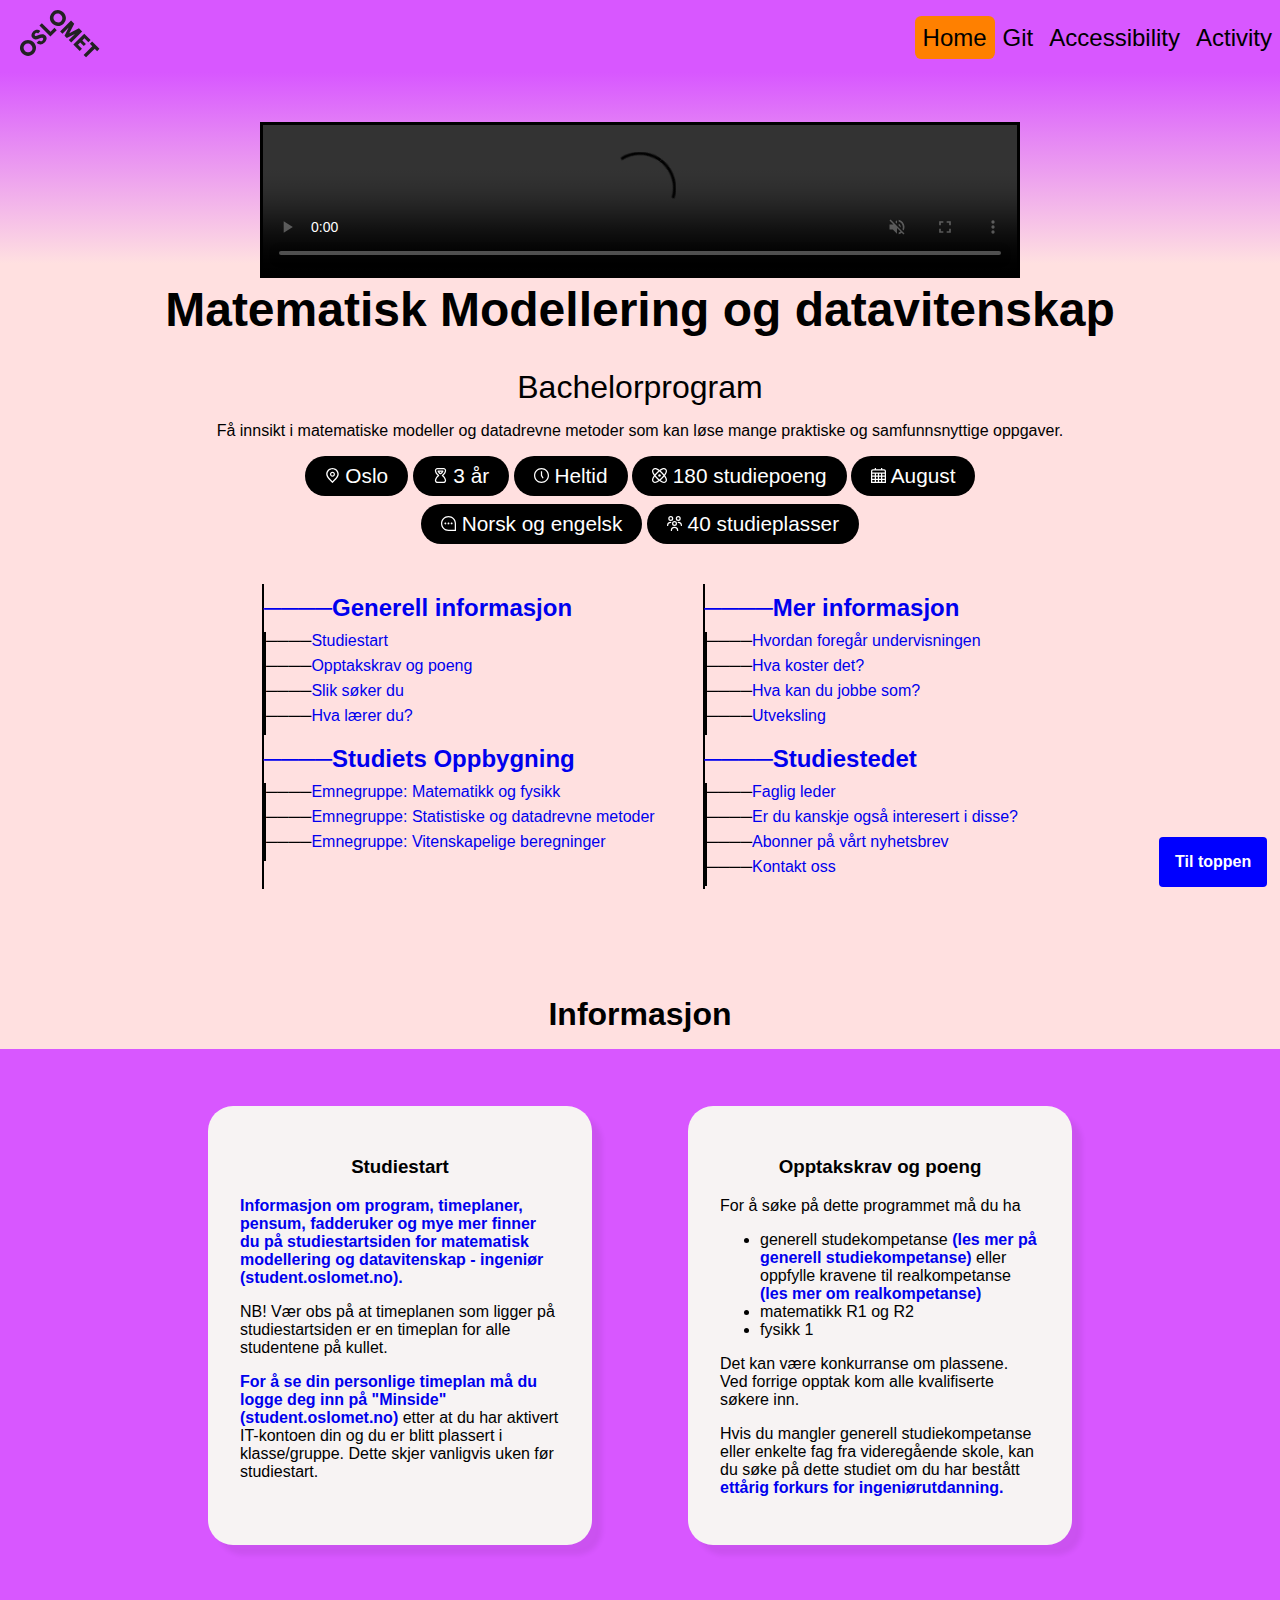
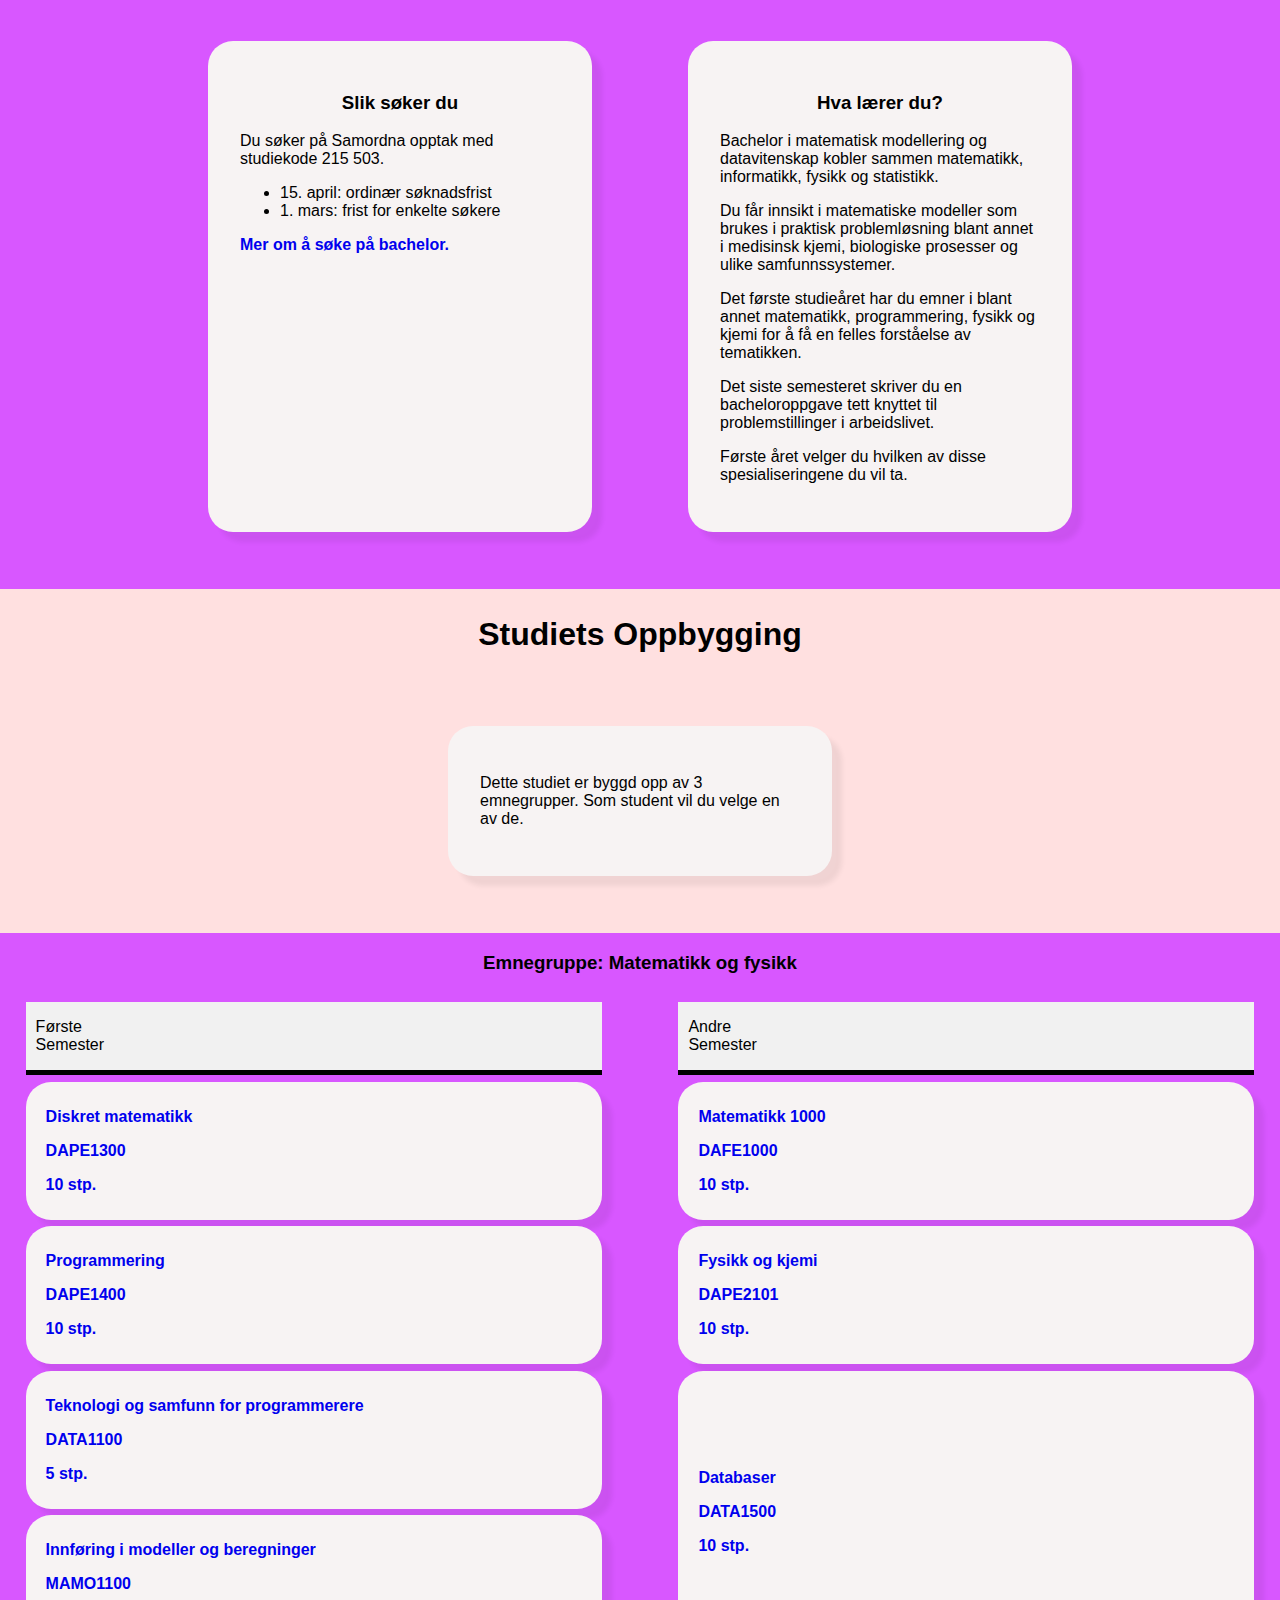
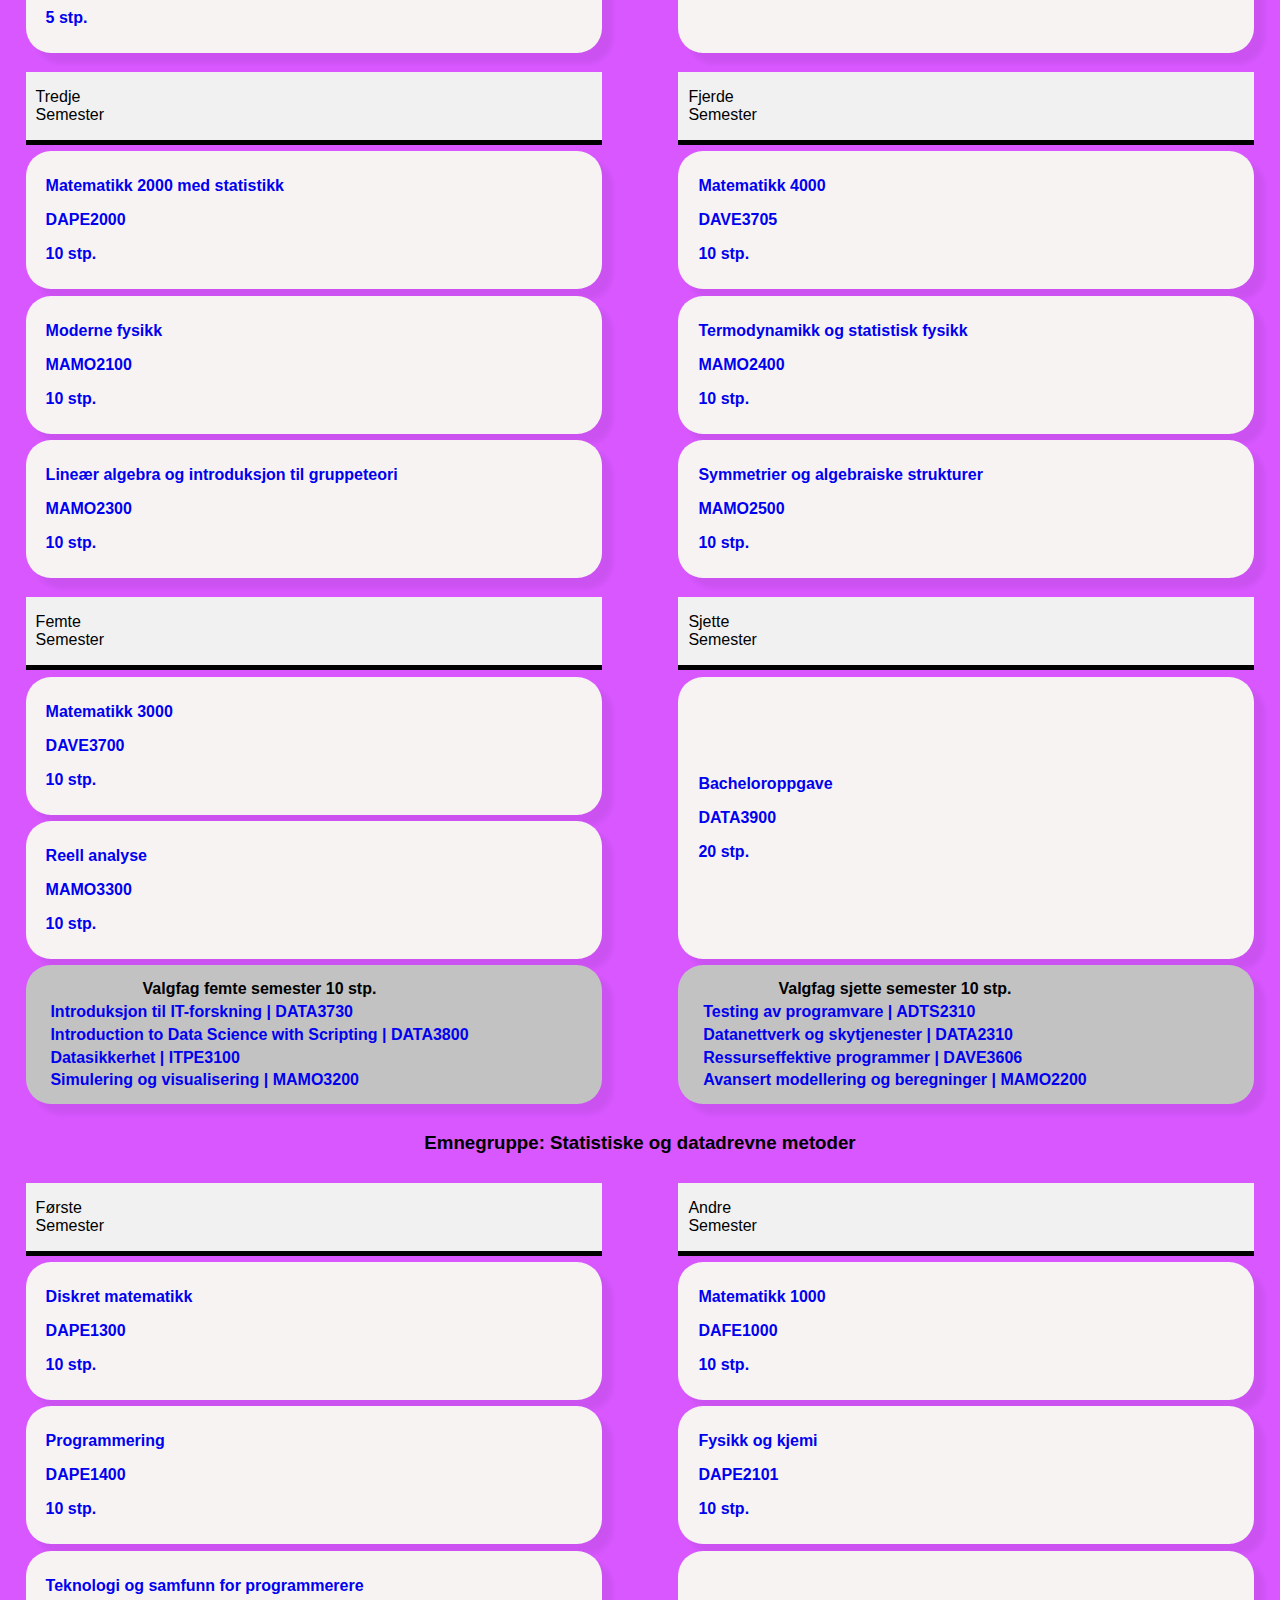
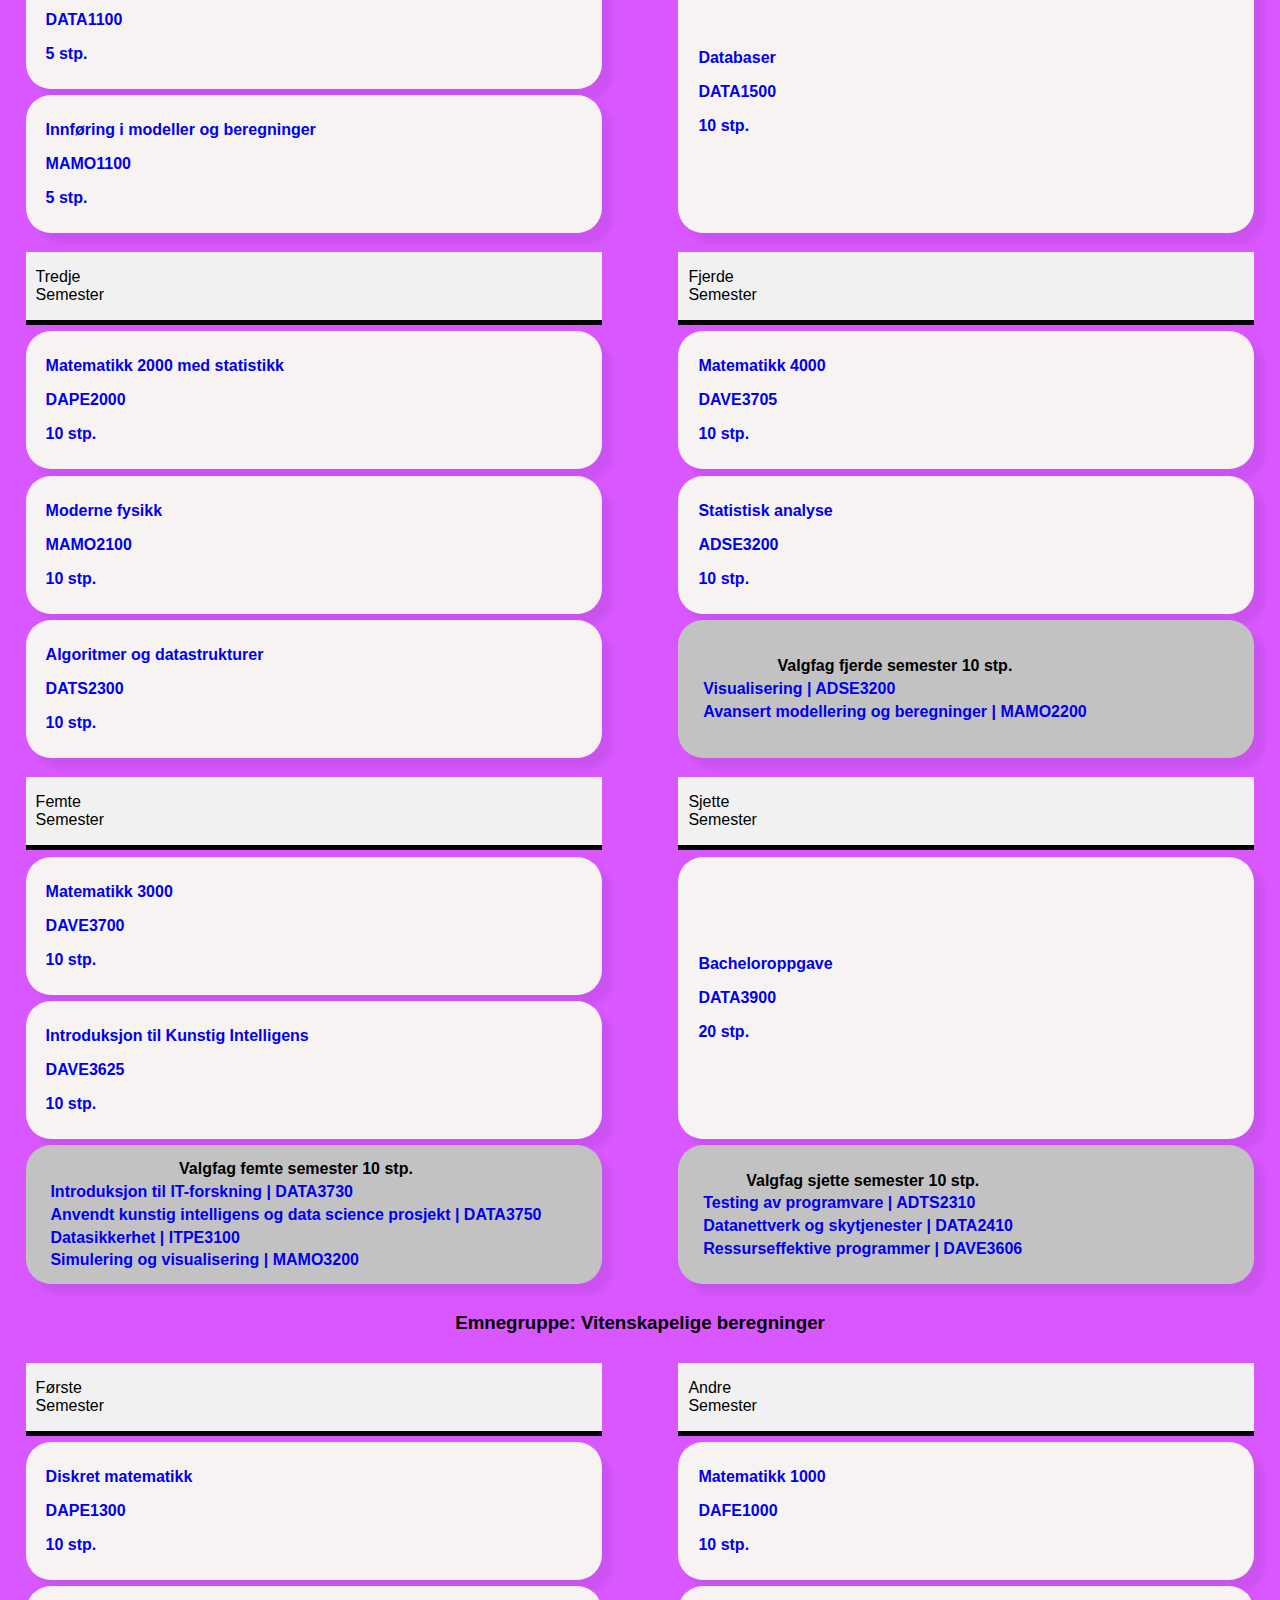
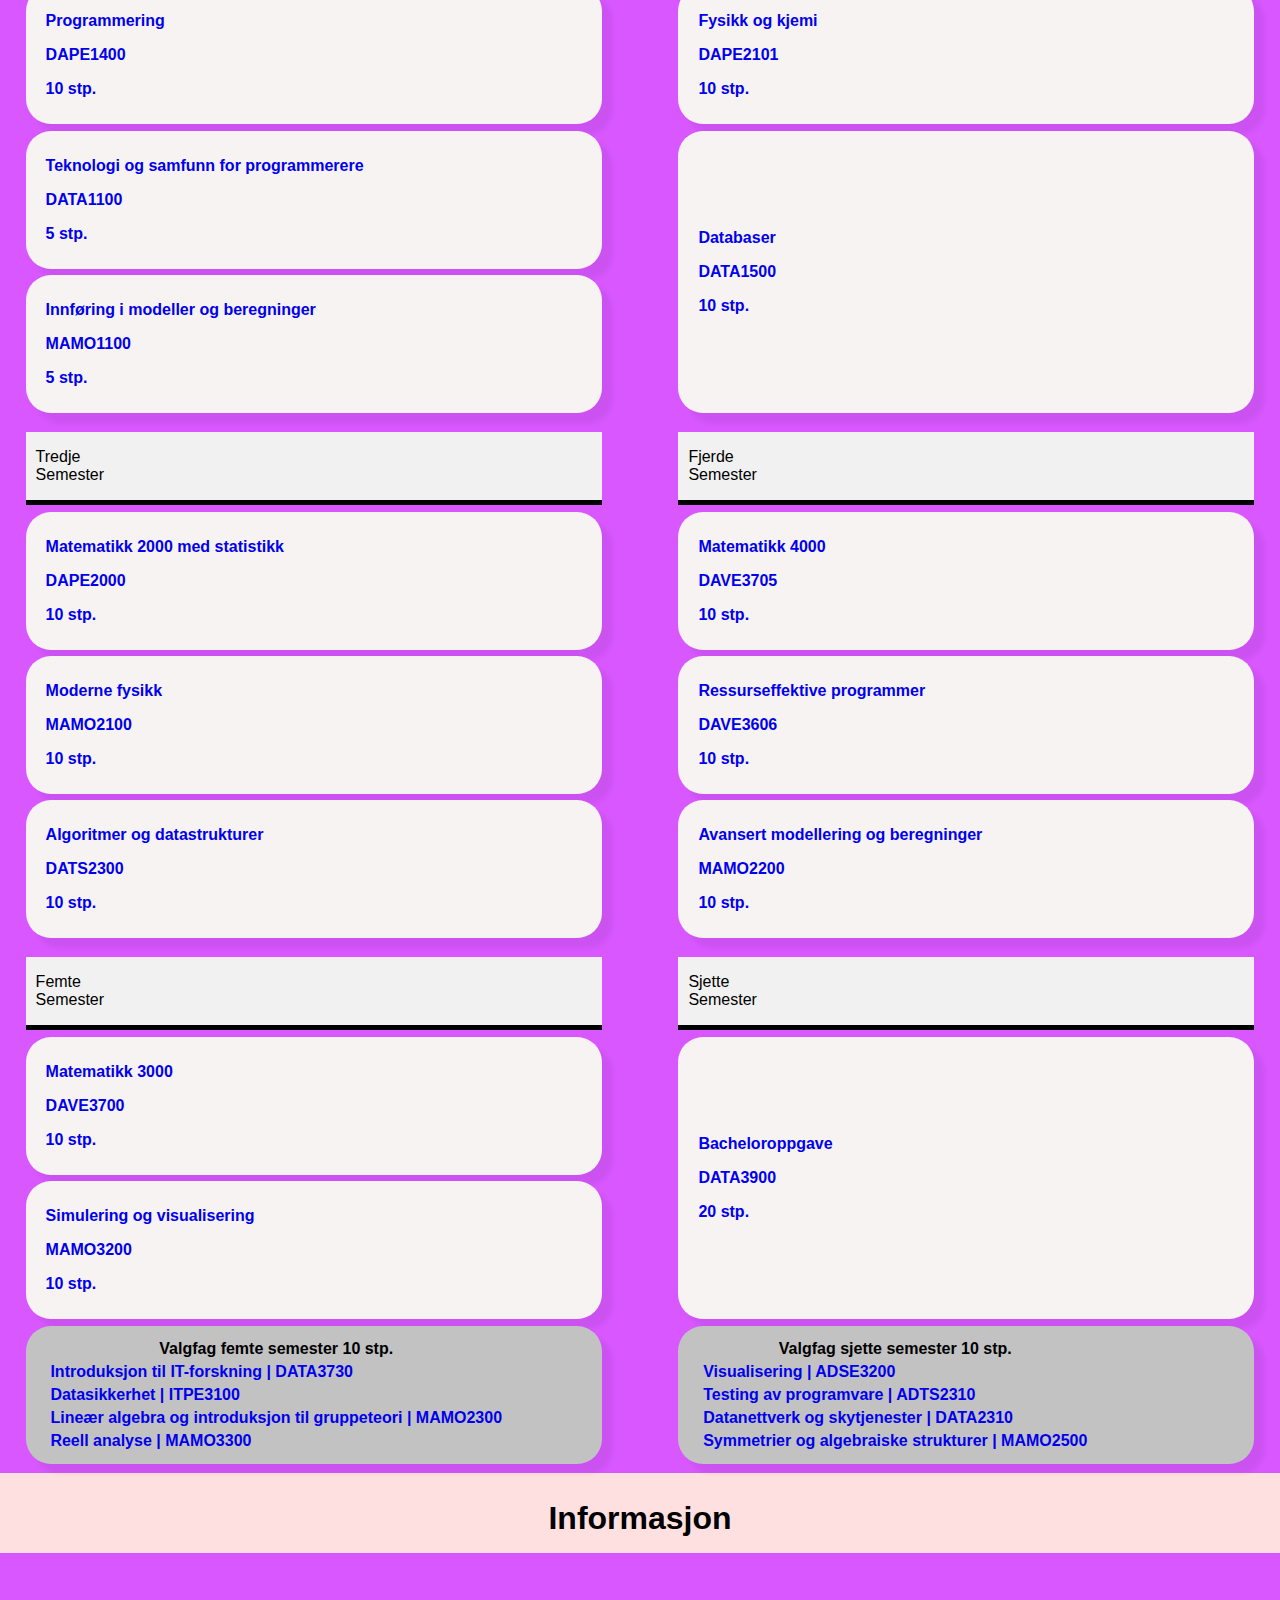
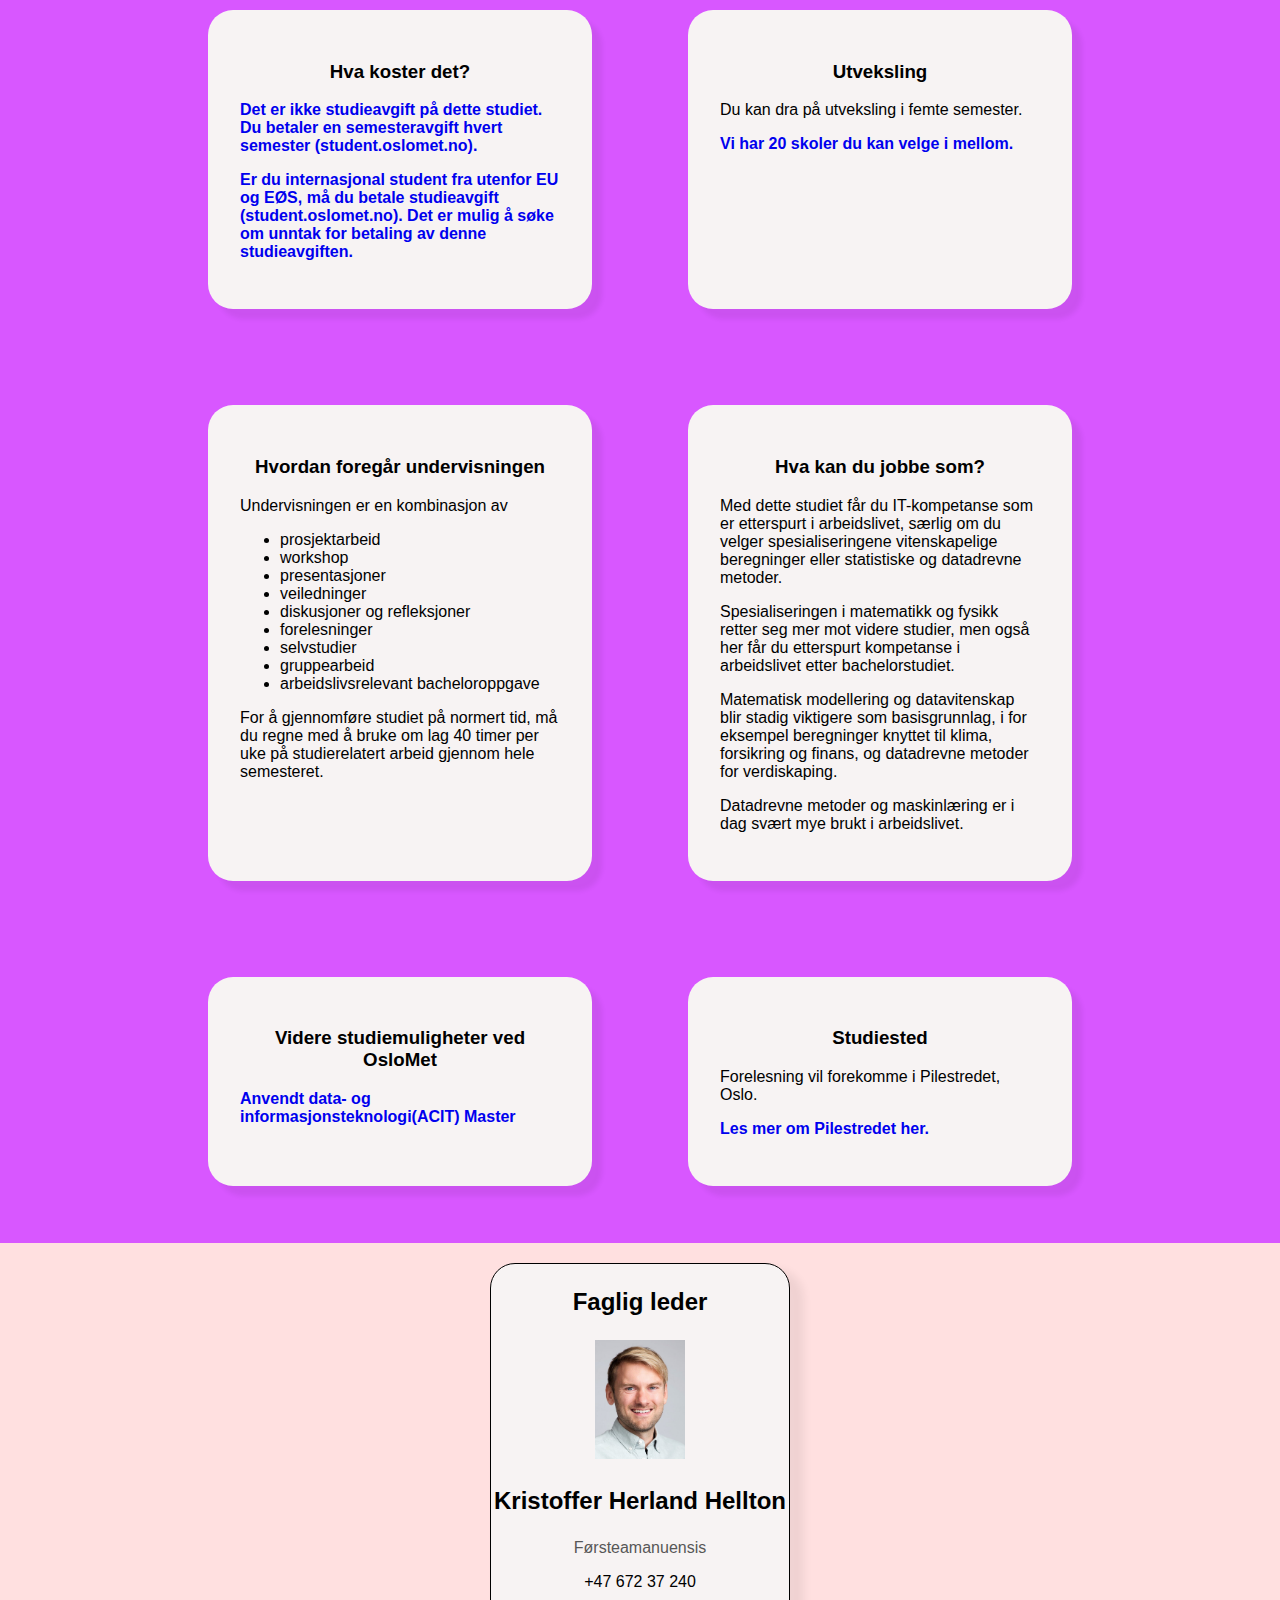
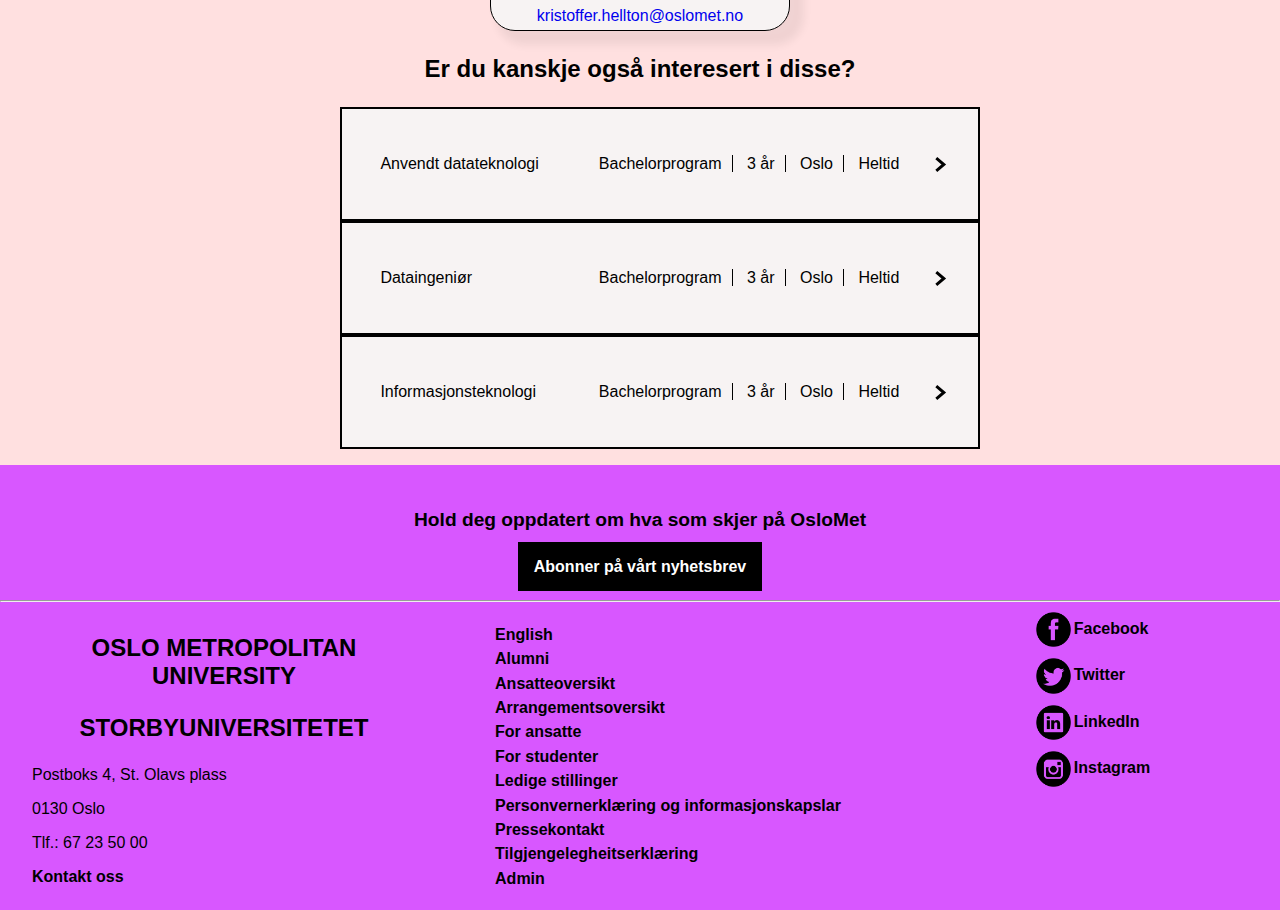
==== index.html @ ed1123c7 "removed do not touch" ====
<!DOCTYPE html>
<html lang="no">

<head>
    <title>Matematisk modellering - OsloMet</title>
    <link rel="icon" type="image/x-icon" href="media/images/shared/favicon-32x32.png">
    <meta name="viewport" content="width=device-width, initial-scale=1.0">
    <link rel="stylesheet" href="style/main.css">
    <meta charset="utf-8">
</head>

<body>
    <header>

        <!--for accesebility -->
        <a class="skiplinklist" href="#main">Hopp til innhold</a>


        <nav class="navbar">

            <!--oslomet logo white is clickable to home page-->
            <a href="index.html" class="logo-a">
                <img class="logo" src="media/images/shared/logo-uten-storbysuniversitetet.svg" alt="Logo for OsloMet" width="100px" height="100px">
            </a>

            <!--logo for burgermenu button-->
            <label class="hamburger-toggle-container" for="burger-toggle">
                <img src="media/images/shared/menu-black.svg" alt="Open menu" width="50px"><!-- Hidden behind logo -->
            </label>
            <!--actual checkbox button-->
            <input id="burger-toggle" type="checkbox">

            <!--menu and menu items-->
            <ul class="menu">
                <!--active class means its the page ur on and its highlighted-->
                <li class="navlist"><a href="index.html" class="active">Home</a></li>
                <li class="navlist"><a href="git.html">Git</a></li>
                <li class="navlist"><a href="accessibility.html">Accessibility</a></li>
                <li class="navlist"><a href="activity.html">Activity</a></li>
            </ul>
        </nav>
    </header>

    <main>

        <div class="colorbox"></div>
        <article class="intro">
            <video width=80% controls muted>
                <source src="media/video/matematisk-modellering-og-video.mp4" type="video/mp4">
            </video>
            <h1 id="main" tabindex="-1">Matematisk Modellering og datavitenskap</h1>
            <p>Bachelorprogram</p>
            <p>Få innsikt i matematiske modeller og datadrevne metoder som kan løse mange praktiske og
                samfunnsnyttige oppgaver.</p>
        </article>
        <!-- Black tag-clouds code from https://www.w3schools.com/howto/howto_css_tag_cloud.asp -->
        <article class="tag-wrap">
            <span class="tag-cloud" title="Studiested"><img src="media/images/index/map_pin-icon2.svg" alt="Studiested" width="15px" height="15px">
                Oslo</span>
            <span class="tag-cloud" title="Studievarighet"><img src="media/images/index/hourglass-icon.svg" alt="Studievarighet" width="15px" height="15px">
                3 år</span>
            <span class="tag-cloud" title="Stilling"><img src="media/images/index/clock-icon.svg" alt="Stilling" width="15px" height="15px">
                Heltid</span>
            <span class="tag-cloud" title="Studiepoeng"><img src="media/images/index/physics-icon.svg" alt="Studiepoeng" width="15px" height="15px">
                180 studiepoeng</span>
            <span class="tag-cloud" title="Studiestart"><img src="media/images/index/calendar-icon.svg" alt="Studiestart" width="15px" height="15px">
                August</span>
            <span class="tag-cloud" title="Språk"><img src="media/images/index/speach-icon.svg"  alt="Språk" width="15px" height="15px">
                Norsk og engelsk</span>
            <span class="tag-cloud" title="Studieplasser"><img src="media/images/index/user-icon.svg" alt="Studieplasser" width="15px" height="15px">
                    40 studieplasser</span>
        </article>
        <a class="skiplinklist" href="#informasjon1">Hopp over innholdsfortegnelse</a>
        <article class="pagenavigationsection" role="doc-toc" aria-label="page navigation">
            <ul class="pagenavigation">
                <li>
                    <a href="#informasjon1">Generell informasjon</a>
                    <ul>
                        <li><a href="#informasjon1">Studiestart</a></li>
                        <li><a href="#informasjon1">Opptakskrav og poeng</a></li>
                        <li><a href="#informasjon1">Slik søker du</a></li>
                        <li><a href="#informasjon1">Hva lærer du?</a></li>
                    </ul>
                </li>
                <li>
                    <a href="#Emnegruppe-MF">Studiets Oppbygning</a>
                    <ul>
                        <li><a href="#Emnegruppe-MF">Emnegruppe: Matematikk og fysikk</a></li>
                        <li><a href="#Emnegruppe-SD">Emnegruppe: Statistiske og datadrevne metoder</a></li>
                        <li><a href="#Emnegruppe-VB">Emnegruppe: Vitenskapelige beregninger</a></li>
                    </ul>
                </li>
            </ul>
            <ul class="pagenavigation">
                <li>
                    <a href="#informasjon2">Mer informasjon</a>
                    <ul>
                        <li><a href="#informasjon2">Hvordan foregår undervisningen</a></li>
                        <li><a href="#informasjon2">Hva koster det?</a></li>
                        <li><a href="#informasjon2">Hva kan du jobbe som?</a></li>
                        <li><a href="#informasjon2">Utveksling</a></li>
                        </a>
                    </ul>
                </li>
                <li>
                    <a href="#studiested">Studiestedet</a>
                    <ul>
                        <li><a href="#studiested">Faglig leder</a></li>
                        <li><a href="#interest">Er du kanskje også interesert i disse?</a></li>
                        <li><a href="#footer">Abonner på vårt nyhetsbrev</a></li>
                        <li><a href="#footer">Kontakt oss</a></li>
                    </ul>
                </li>
            </ul>
        </article>
        <h2>Informasjon</h2>
                <!-- Start of info cards part 1 -->
        <article id="information1" class="section-primary-color card-wrapper"><!-- slurp fix @media 800 .card-wrapper>article -->
            <!-- Card 1 -->
            <section class="card link-underline info-box">
                <h3>Studiestart</h3>
                <p>
                    <a href="https://student.oslomet.no/bachelor-matematisk-modellering-datavitenskap">
                        Informasjon om program, timeplaner, pensum, fadderuker og mye mer finner du på studiestartsiden
                        for matematisk modellering og datavitenskap - ingeniør (student.oslomet.no).</a>
                </p>
                <p>
                    NB! Vær obs på at timeplanen som ligger på studiestartsiden er en timeplan for alle studentene på
                    kullet.
                </p>
                <p>
                    <a href="https://student.oslomet.no">For å se din personlige timeplan 
                    må du logge deg inn på "Minside" (student.oslomet.no)</a>
                    etter at du har aktivert IT-kontoen din og du er blitt plassert i
                    klasse/gruppe. Dette skjer vanligvis uken før studiestart.
                </p>
            </section>
            <!-- Card 2 -->
            <section class="card link-underline info-box">
                <h3>Opptakskrav og poeng</h3>
                <p>For å søke på dette programmet må du ha</p>
                <div>
                    <ul class="text-align-left">
                        <li>generell studekompetanse
                            <a href="https://www.samordnaopptak.no/info/opptak/opptak-uhg/">
                                (les mer på generell studiekompetanse)
                            </a>eller oppfylle kravene til realkompetanse <a
                                href="https://www.oslomet.no/studier/soknad-og-opptak/realkompetanse/realkompetanse-ingenior">
                                (les mer om realkompetanse)</a></li>
                        <li>matematikk R1 og R2</li>
                        <li>fysikk 1</li>
                    </ul>
                </div>
                <p>Det kan være konkurranse om plassene. Ved forrige opptak kom alle kvalifiserte søkere inn.</p>
                <p>Hvis du mangler generell studiekompetanse eller enkelte fag fra videregående skole, kan du søke på
                    dette studiet om du har bestått<a href="https://www.oslomet.no/studier/tkd/forkurs-ingenior">
                    ettårig forkurs for ingeniørutdanning.</a></p>
            </section>
            <!-- Card 3 -->
            <section class="card link-underline info-box">
                <h3>Slik søker du</h3>
                <p>Du søker på Samordna opptak med studiekode 215 503.</p>
                <div>
                    <ul>
                        <li>15. april: ordinær søknadsfrist</li>
                        <li>1. mars: frist for enkelte søkere</li>
                    </ul>
                </div>
                <a href="https://www.oslomet.no/studier/soknad-og-opptak/opptak-til-bachelor-aarsstudier">Mer om å
                    søke på bachelor.</a>
            </section>
            <!-- Card 4 -->
            <section class="card link-underline info-box">
                <h3>Hva lærer du?</h3>
                <p>Bachelor i matematisk modellering og datavitenskap kobler sammen matematikk, informatikk, fysikk
                    og statistikk.</p>
                <p>Du får innsikt i matematiske modeller som brukes i praktisk problemløsning blant annet i
                    medisinsk kjemi, biologiske prosesser og ulike samfunnssystemer.</p>
                <p>Det første studieåret har du emner i blant annet matematikk, programmering, fysikk og kjemi for å
                    få en felles forståelse av tematikken.</p>
                <p>Det siste semesteret skriver du en bacheloroppgave tett knyttet til problemstillinger i
                    arbeidslivet.</p>
                <p>Første året velger du hvilken av disse spesialiseringene du vil ta.</p>
            </section>
        </article>
        <!-- End of info cards part 1 -->
        <h2>Studiets Oppbygging </h2>
        <a class="skiplinklist" href="#informasjon2">Hopp over emneoversikten</a>
        <div class="card-wrapper"><!-- slurp fix @media 800 .card-wrapper>article  -->
            <div class="card info-box">
                <p>Dette studiet er byggd opp av 3 emnegrupper. Som student vil du velge en av de.</p>
            </div>
        </div>
        <!--
        The bachelor structure is built using grid. One grid pr subject group. Then inside those grids, there is a grid pr school year.
        default layout:
        fall semester is in row 1
        spring semester is in row 3
        a small row is between to give more control than a grid-gap property
        the subject card columns are setup to be equal to 5 credits per column
        therefore a subject like DAPE1300, giving 10 credits takes up 2 columns
        -->
        <article id="Emnegruppe-MF" class="section-primary-color" role="region">
            <section id="Emnegruppe-MF" class="subject-goup">
                <h3>Emnegruppe: Matematikk og fysikk</h3>
            </section>
            <section class="year-wrapper" role="table" aria-label="Oppbygging emnegruppe: Matematikk og fysikk">
                    <div class="year1" role="row" aria-label="Fag i første studie år">
                        <div class="semester-wrapper">
                            <div class="semester01" role="cell" aria-label="Første Semester">
                                <p aria-hidden="true">Første<br>Semester</p>
                            </div>
                            <div class="card-subject course0101-box card" role="cell">
                                <a aria-label="Diskret matematikk, DAPE1300, 10 studiepoeng" href="https://student.oslomet.no/studier/-/studieinfo/emne/DAPE1300/2024/H%C3%98ST">
                                    <p aria-hidden="true">Diskret matematikk</p>
                                    <p aria-hidden="true">DAPE1300</p>
                                    <p aria-hidden="true">10 stp.</p>
                                </a>
                            </div>
                            <div class="card-subject course0102-box card" role="cell">
                                <a  aria-label="Programmering, DAPE1400, 10 studiepoeng"href="https://student.oslomet.no/studier/-/studieinfo/emne/DAPE1400/2024/H%C3%98ST">
                                    <p aria-hidden="true">Programmering</p>
                                    <p aria-hidden="true">DAPE1400</p>
                                    <p aria-hidden="true">10 stp.</p>
                                </a>
                            </div>
                            <div class="card-subject course0103-box card" role="cell">
                                <a aria-label="Teknologi og samfunn for programmerere, DATA1100, 5 studiepoeng" href="https://student.oslomet.no/studier/-/studieinfo/emne/DATA1100/2024/H%C3%98ST">
                                    <p aria-hidden="true">Teknologi og samfunn for programmerere</p>
                                    <p aria-hidden="true">DATA1100</p>
                                    <p aria-hidden="true">5 stp.</p>
                                </a>
                            </div>
                            <div class="card-subject course0104-box card" role="cell">
                                <a aria-label="Innføring i modeller og beregninger, MAMO1100, 5 studiepoeng" href="https://student.oslomet.no/studier/-/studieinfo/emne/MAMO1100/2024/H%C3%98ST">
                                    <p aria-hidden="true">Innføring i modeller og beregninger</p>
                                    <p aria-hidden="true">MAMO1100</p>
                                    <p aria-hidden="true">5 stp.</p>
                                </a>
                            </div>
                            <div class="semester02" role="cell">
                                <p aria-label="Andre Semester">Andre<br>Semester</p>
                            </div>
                            <div class="card-subject course0201-box card" role="cell" aria-label="Matematikk 1000, DAFE1000, 10 studiepoeng">
                                <a aria-label="Innføring i modeller og beregninger, MAMO1100, 10 studiepoeng" href="https://student.oslomet.no/studier/-/studieinfo/emne/DAFE1000/2024/H%C3%98ST">
                                    <p aria-hidden="true">Matematikk 1000</p>
                                    <p aria-hidden="true">DAFE1000</p>
                                    <p aria-hidden="true">10 stp.</p>
                                </a>
                            </div>
                            <div class="card-subject course0202-box card" role="cell">
                                <a aria-label="Fysikk og kjemi, DAPE2101, 10 studiepoeng" href="https://student.oslomet.no/studier/-/studieinfo/emne/DAPE2101/2024/H%C3%98ST">
                                    <p aria-hidden="true">Fysikk og kjemi</p>
                                    <p aria-hidden="true">DAPE2101</p>
                                    <p aria-hidden="true">10 stp.</p>
                                </a>
                            </div>
                            <div class="card-subject course0203-box card" role="cell">
                                <a aria-label="Databaser, DATA1500, 10 studiepoeng" href="https://student.oslomet.no/studier/-/studieinfo/emne/DATA1500/2024/H%C3%98ST">
                                    <p>Databaser</p>
                                    <p>DATA1500</p>
                                    <p>10 stp.</p>
                                </a>
                            </div>
                        </div>
                    </div>
                    <div class="year2" role="row" aria-label="Fag i andre studie år">
                        <div class="semester-wrapper">
                            <div class="semester01" role="cell">
                                <p aria-hidden="true">Tredje<br>Semester</p>
                            </div>
                            <div class="card-subject course0301-box card" role="cell">
                                <a aria-label="Matematikk 2000 med statistikk, DAPE2000, 10 studiepoeng" href="https://student.oslomet.no/studier/-/studieinfo/emne/DAPE2000/2024/H%C3%98ST">
                                    <p aria-hidden="true">Matematikk 2000 med statistikk</p>
                                    <p aria-hidden="true">DAPE2000</p>
                                    <p aria-hidden="true">10 stp.</p>
                                </a>
                            </div>
                            <div class="card-subject course0302-box card" role="cell">
                                <a aria-label="Moderne fysikk, MAMO2100, 10 studiepoeng" href="https://student.oslomet.no/studier/-/studieinfo/emne/MAMO2100/2024/H%C3%98ST">
                                    <p aria-hidden="true">Moderne fysikk</p>
                                    <p aria-hidden="true">MAMO2100</p>
                                    <p aria-hidden="true">10 stp.</p>
                                </a>
                            </div>
                            <div class="card-subject course0303-box card" role="cell">
                                <a aria-label="Lineær algebra og introduksjon til gruppeteori, MAMO2300, 10 studiepoeng" href="https://student.oslomet.no/studier/-/studieinfo/emne/MAMO2300/2024/H%C3%98ST">
                                    <p aria-hidden="true">Lineær algebra og introduksjon til gruppeteori</p>
                                    <p aria-hidden="true">MAMO2300</p>
                                    <p aria-hidden="true">10 stp.</p>
                                </a>
                            </div>
                            <div class="semester02" role="cell">
                                <p aria-label="Fjerde semester">Fjerde<br>Semester</p>
                            </div>
                            <div class="card-subject course0401-box card" role="cell">
                                <a aria-label="Matematikk 4000, DAVE3705, 10 studiepoeng" href="https://student.oslomet.no/studier/-/studieinfo/emne/DAVE3705/2024/H%C3%98ST">
                                    <p aria-hidden="true">Matematikk 4000</p>
                                    <p aria-hidden="true">DAVE3705</p>
                                    <p aria-hidden="true">10 stp.</p>
                                </a>
                            </div>
                            <div class="card-subject course0402-box card" role="cell">
                                <a aria-label="Termodynamikk og statistisk fysikk, MAMO2400, 10 studiepoeng" href="https://student.oslomet.no/studier/-/studieinfo/emne/MAMO2400/2024/H%C3%98ST">
                                    <p aria-hidden="true">Termodynamikk og statistisk fysikk</p>
                                    <p aria-hidden="true">MAMO2400</p>
                                    <p aria-hidden="true">10 stp.</p>
                                </a>
                            </div>
                            <div class="card-subject course0403-box card" role="cell">
                                <a aria-label="Symmetrier og algebraiske strukturer, MAMO2500, 10 studiepoeng" href="https://student.oslomet.no/studier/-/studieinfo/emne/MAMO2500/2024/H%C3%98ST">
                                    <p aria-hidden="true">Symmetrier og algebraiske strukturer</p>
                                    <p aria-hidden="true">MAMO2500</p>
                                    <p aria-hidden="true">10 stp.</p>
                                </a>
                            </div>
                        </div>
                    </div>
                    <div class="year3" role="row" aria-label="Fag i tredje studie år">
                        <div class="semester-wrapper">
                            <div class="semester01" role="cell">
                                <p aria-label="Femte Semester">Femte<br>Semester</p>
                            </div>
                            <div class="card-subject course0501-box card" role="cell">
                                <a aria-label="Matematikk 3000, DAVE3700, 10 studiepoeng" href="https://student.oslomet.no/studier/-/studieinfo/emne/DAVE3700/2024/H%C3%98ST">
                                    <p aria-hidden="true">Matematikk 3000</p>
                                    <p aria-hidden="true">DAVE3700</p>
                                    <p aria-hidden="true">10 stp.</p>
                                </a>
                            </div>
                            <div class="card-subject course0502-box card" role="cell">
                                <a aria-label="Reell analyse, MAMO3300, 10 studiepoeng" href="https://student.oslomet.no/studier/-/studieinfo/emne/MAMO3300/2024/H%C3%98ST">
                                    <p aria-hidden="true">Reell analyse</p>
                                    <p aria-hidden="true">MAMO3300</p>
                                    <p aria-hidden="true">10 stp.</p>
                                </a>
                            </div>
                            <div class="card-subject course0503-box valgfag-box card" role="cell">
                                <div>
                                    <p class="heading-electives" aria-label="Valgfag femte semester, 10 studiepoeng">Valgfag femte semester 10 stp.</p>
                                    <a
                                        href="https://student.oslomet.no/studier/-/studieinfo/emne/DATA3730/2024/H%C3%98ST">
                                        <p>Introduksjon til IT-forskning | DATA3730</p>
                                    </a>
                                    <a
                                        href="https://student.oslomet.no/studier/-/studieinfo/emne/DATA3800/2024/H%C3%98ST">
                                        <p>Introduction to Data Science with Scripting | DATA3800</p>
                                    </a>
                                    <a
                                        href="https://student.oslomet.no/studier/-/studieinfo/emne/ITPE3100/2024/H%C3%98ST">
                                        <p>Datasikkerhet | ITPE3100</p>
                                    </a>
                                    <a
                                        href="https://student.oslomet.no/studier/-/studieinfo/emne/MAMO3200/2024/H%C3%98ST">
                                        <p>Simulering og visualisering | MAMO3200</p>
                                    </a>
                                </div>
                            </div>
                            <div class="semester02" role="cell">
                                <p aria-label="Sjette semester">Sjette<br>Semester</p>
                            </div>
                            <div class="card-subject course0601-box card" role="cell">
                                <a aria-label="Bacheloroppgave, DATA3900, 20 studiepoeng" href="https://student.oslomet.no/studier/-/studieinfo/emne/DATA3900/2024/H%C3%98ST">
                                    <p aria-hidden="true">Bacheloroppgave</p>
                                    <p aria-hidden="true">DATA3900</p>
                                    <p aria-hidden="true">20 stp.</p>
                                </a>
                            </div>
                            <div class="card-subject course0602-box valgfag-box card" role="cell">
                                <div>
                                    <p class="heading-electives" aria-label="Valgfag sjette semester, 10 studiepoeng">Valgfag sjette semester 10 stp.</p>
                                    <a
                                        href="https://student.oslomet.no/studier/-/studieinfo/emne/ADTS2310/2024/H%C3%98ST">
                                        <p>Testing av programvare | ADTS2310</p>
                                    </a>
                                    <a
                                        href="https://student.oslomet.no/studier/-/studieinfo/emne/DATA2410/2024/H%C3%98ST">
                                        <p>Datanettverk og skytjenester | DATA2310</p>
                                    </a>
                                    <a
                                        href="https://student.oslomet.no/studier/-/studieinfo/emne/DAVE3606/2024/H%C3%98ST">
                                        <p>Ressurseffektive programmer | DAVE3606</p>
                                    </a>
                                    <a
                                        href="https://student.oslomet.no/studier/-/studieinfo/emne/MAMO2200/2024/H%C3%98ST">
                                        <p>Avansert modellering og beregninger | MAMO2200</p>
                                    </a>
                                </div>
                            </div>
                        </div>
                    </div>
            </section>
            <section id="Emnegruppe-SD" class="subject-goup">
                    <h3>Emnegruppe: Statistiske og datadrevne metoder</h3>
            </section>
            <section class="year-wrapper" role="table" aria-label="Oppbygging emnegruppe: Statistiske og datadrevne metoder">
                    <div class="year1" role="row" aria-label="Fag i første studie år">
                        <div class="semester-wrapper">
                            <div class="semester01" role="cell">
                                <p aria-label="Første semester">Første<br>Semester</p>
                            </div>
                            <div class="card-subject course0101-box card" role="cell">
                                <a aria-label="Diskret matematikk, DAPE1300, 10 studiepoeng" href="https://student.oslomet.no/studier/-/studieinfo/emne/DAPE1300/2024/H%C3%98ST">
                                    <p aria-hidden="true">Diskret matematikk</p>
                                    <p aria-hidden="true">DAPE1300</p>
                                    <p aria-hidden="true">10 stp.</p>
                                </a>
                            </div>
                            <div class="card-subject course0102-box card" role="cell">
                                <a aria-label="Programmering, DAPE1400, 10 studiepoeng" href="https://student.oslomet.no/studier/-/studieinfo/emne/DAPE1400/2024/H%C3%98ST">
                                    <p aria-hidden="true">Programmering</p>
                                    <p aria-hidden="true">DAPE1400</p>
                                    <p aria-hidden="true">10 stp.</p>
                                </a>
                            </div>
                            <div class="card-subject course0103-box card" role="cell">
                                <a aria-label="Teknologi og samfunn for programmerere, DATA1100, 5 studiepoeng" href="https://student.oslomet.no/studier/-/studieinfo/emne/DATA1100/2024/H%C3%98ST">
                                    <p aria-hidden="true">Teknologi og samfunn for programmerere</p>
                                    <p aria-hidden="true">DATA1100</p>
                                    <p aria-hidden="true">5 stp.</p>
                                </a>
                            </div>
                            <div class="card-subject course0104-box card" role="cell">
                                <a aria-label="Innføring i modeller og beregninger, MAMO1100, 5 studiepoeng" href="https://student.oslomet.no/studier/-/studieinfo/emne/MAMO1100/2024/H%C3%98ST">
                                    <p aria-hidden="true">Innføring i modeller og beregninger</p>
                                    <p aria-hidden="true">MAMO1100</p>
                                    <p aria-hidden="true">5 stp.</p>
                                </a>
                            </div>
                            <div class="semester02" role="cell">
                                <p aria-label="Andre semester">Andre<br>Semester</p>
                            </div>
                            <div class="card-subject course0201-box card" role="cell">
                                <a aria-label="Matematikk 1000, DAFE1000, 10 studiepoeng" href="https://student.oslomet.no/studier/-/studieinfo/emne/DAFE1000/2024/H%C3%98ST">
                                    <p aria-hidden="true">Matematikk 1000</p>
                                    <p aria-hidden="true">DAFE1000</p>
                                    <p aria-hidden="true">10 stp.</p>
                                </a>
                            </div>
                            <div class="card-subject course0202-box card" role="cell">
                                <a aria-label="Fysikk og kjemi, DAPE2101, 10 studiepoeng" href="https://student.oslomet.no/studier/-/studieinfo/emne/DAPE2101/2024/H%C3%98ST">
                                    <p aria-hidden="true">Fysikk og kjemi</p>
                                    <p aria-hidden="true">DAPE2101</p>
                                    <p aria-hidden="true">10 stp.</p>
                                </a>
                            </div>
                            <div class="card-subject course0203-box card" role="cell">
                                <a aria-label="Databaser, DATA1500, 10 studiepoeng" href="https://student.oslomet.no/studier/-/studieinfo/emne/DATA1500/2024/H%C3%98ST">
                                    <p aria-hidden="true">Databaser</p>
                                    <p aria-hidden="true">DATA1500</p>
                                    <p aria-hidden="true">10 stp.</p>
                                </a>
                            </div>
                        </div>
                    </div>
                    <div class="year2" role="row" aria-label="Fag i andre studie år">
                        <div class="semester-wrapper">
                            <div class="semester01" role="cell">
                                <p  aria-label="Tredje semester">Tredje<br>Semester</p>
                            </div>
                            <div class="card-subject course0301-box card" role="cell">
                                <a aria-label="Matematikk 2000 med statistikk, DAPE2000, 10 studiepoeng" href="https://student.oslomet.no/studier/-/studieinfo/emne/DAPE2000/2024/H%C3%98ST">
                                    <p aria-hidden="true">Matematikk 2000 med statistikk</p>
                                    <p aria-hidden="true">DAPE2000</p>
                                    <p aria-hidden="true">10 stp.</p>
                                </a>
                            </div>
                            <div class="card-subject course0302-box card" role="cell">
                                <a aria-label="Moderne fysikk, MAMO2100, 10 studiepoeng" href="https://student.oslomet.no/studier/-/studieinfo/emne/MAMO2100/2024/H%C3%98ST">
                                    <p aria-hidden="true">Moderne fysikk</p>
                                    <p aria-hidden="true">MAMO2100</p>
                                    <p aria-hidden="true">10 stp.</p>
                                </a>
                            </div>
                            <div class="card-subject course0303-box card" role="cell">
                                <a aria-label="Algoritmer og datastrukturer, DATS2300, 10 studiepoeng" href="https://student.oslomet.no/studier/-/studieinfo/emne/DATS2300/2024/H%C3%98ST">
                                    <p aria-hidden="true">Algoritmer og datastrukturer</p>
                                    <p aria-hidden="true">DATS2300</p>
                                    <p aria-hidden="true">10 stp.</p>
                                </a>
                            </div>
                            <div class="semester02" role="cell">
                                <p aria-label="Fjerde semester">Fjerde<br>Semester</p>
                            </div>
                            <div class="card-subject course0401-box card" role="cell">
                                <a aria-label="Matematikk 4000, DAVE3705, 10 studiepoeng" href="https://student.oslomet.no/studier/-/studieinfo/emne/DAVE3705/2024/H%C3%98ST">
                                    <p aria-hidden="true">Matematikk 4000</p>
                                    <p aria-hidden="true">DAVE3705</p>
                                    <p aria-hidden="true">10 stp.</p>
                                </a>
                            </div>
                            <div class="card-subject course0402-box card" role="cell">
                                <a aria-label="Statistisk analyse, ADSE3200, 10 studiepoeng" href="https://student.oslomet.no/studier/-/studieinfo/emne/DAVE3606/2024/H%C3%98ST">
                                    <p aria-hidden="true">Statistisk analyse</p>
                                    <p aria-hidden="true">ADSE3200</p>
                                    <p aria-hidden="true">10 stp.</p>
                                </a>
                            </div>
                            <div class="card-subject course0403-box valgfag-box card" role="cell">
                                <div>
                                    <p class="heading-electives" aria-label="Valgfag fjerde semester, 10 studiepoeng">Valgfag fjerde semester 10 stp.</p>
                                    <a
                                        href="https://student.oslomet.no/studier/-/studieinfo/emne/ADSE3200/2024/H%C3%98ST">
                                        <p>Visualisering | ADSE3200</p>
                                    </a>
                                    <a
                                        href="https://student.oslomet.no/studier/-/studieinfo/emne/MAMO2200/2024/H%C3%98ST">
                                        <p>Avansert modellering og beregninger | MAMO2200</p>
                                    </a>
                                </div>
                            </div>

                        </div>
                    </div>
                    <div class="year3" role="row" aria-label="Fag i tredje studie år">
                        <div class="semester-wrapper">
                            <div class="semester01" role="cell">
                                <p aria-label="Femte semester">Femte<br>Semester</p>
                            </div>
                            <div class="card-subject course0501-box card" role="cell">
                                <a aria-label="Matematikk 3000, DAVE3700, 10 studiepoeng" href="https://student.oslomet.no/studier/-/studieinfo/emne/DAVE3700/2024/H%C3%98ST">
                                    <p aria-hidden="true">Matematikk 3000</p>
                                    <p aria-hidden="true">DAVE3700</p>
                                    <p aria-hidden="true">10 stp.</p>
                                </a>
                            </div>
                            <div class="card-subject course0502-box card" role="cell">
                                <a aria-label="Inntroduksjon til kunstig intelligens, DAVE3625, 10 studiepoeng" href="https://student.oslomet.no/studier/-/studieinfo/emne/DAVE3625/2024/H%C3%98ST">
                                    <p aria-hidden="true">Introduksjon til Kunstig Intelligens</p>
                                    <p aria-hidden="true">DAVE3625</p>
                                    <p aria-hidden="true">10 stp.</p>
                                </a>
                            </div>
                            <div class="card-subject course0503-box valgfag-box card" role="cell">
                                <div>
                                    <p class="heading-electives" aria-label="Valgfag femte semester, 10 studiepoeng">Valgfag femte semester 10 stp.</p>
                                    <a
                                        href="https://student.oslomet.no/studier/-/studieinfo/emne/DATA3730/2024/H%C3%98ST">
                                        <div>
                                            <p>Introduksjon til IT-forskning | DATA3730</p>
                                        </div>
                                    </a>
                                    <a
                                        href="https://student.oslomet.no/studier/-/studieinfo/emne/DATA3750/2024/H%C3%98ST">
                                        <div>
                                            <p>Anvendt kunstig intelligens og data science prosjekt | DATA3750</p>
                                        </div>
                                    </a>
                                    <a
                                        href="https://student.oslomet.no/studier/-/studieinfo/emne/ITPE3100/2024/H%C3%98ST">
                                        <div>
                                            <p>Datasikkerhet | ITPE3100</p>
                                        </div>
                                    </a>
                                    <a
                                        href="https://student.oslomet.no/studier/-/studieinfo/emne/MAMO3200/2024/H%C3%98ST">
                                        <div>
                                            <p>Simulering og visualisering | MAMO3200</p>
                                        </div>
                                    </a>
                                </div>
                            </div>
                            <div class="semester02" role="cell">
                                <p aria-label="Sjette semester">Sjette<br>Semester</p>
                            </div>
                            <div class="card-subject course0601-box card" role="cell">
                                <a aria-label="Bacheloroppgave, DATA3900, 20 studiepoeng" href="https://student.oslomet.no/studier/-/studieinfo/emne/DATA3900/2024/H%C3%98ST">
                                    <p aria-hidden="true">Bacheloroppgave</p>
                                    <p aria-hidden="true">DATA3900</p>
                                    <p aria-hidden="true">20 stp.</p>
                                </a>
                            </div>
                            <div class="card-subject course0602-box valgfag-box card" role="cell">
                                <div>
                                    <p class="heading-electives" aria-label="Valgfag sjette semester, 10 studiepoeng">Valgfag sjette semester 10 stp.</p>
                                    <a
                                        href="https://student.oslomet.no/studier/-/studieinfo/emne/ADTS2310/2024/H%C3%98ST">
                                        <p>Testing av programvare | ADTS2310</p>
                                    </a>
                                    <a
                                        href="https://student.oslomet.no/studier/-/studieinfo/emne/DATA2410/2024/H%C3%98ST">
                                        <p>Datanettverk og skytjenester | DATA2410</p>
                                    </a>
                                    <a
                                        href="https://student.oslomet.no/studier/-/studieinfo/emne/DAVE3606/2024/H%C3%98ST">
                                        <p>Ressurseffektive programmer | DAVE3606</p>
                                    </a>
                                </div>
                            </div>
                        </div>
                    </div>
            </section>
            <section id="Emnegruppe-VB" class="subject-goup">
                    <h3>Emnegruppe: Vitenskapelige beregninger</h3>
            </section>
            <section class="year-wrapper" role="table" aria-label="Oppbygging emnegruppe: Vitenskapelige beregeninger">
                    <div class="year1" role="row" aria-label="Fag i første studie år">
                        <div class="semester-wrapper">
                            <div class="semester01" role="cell">
                                <p aria-label="Første semester">Første<br>Semester</p>
                            </div>
                            <div class="card-subject course0101-box card" role="cell">
                                <a aria-label="Diskret matematikk, DAPE1300, 10 studiepoeng" href="https://student.oslomet.no/studier/-/studieinfo/emne/DAPE1300/2024/H%C3%98ST">
                                    <p aria-hidden="true">Diskret matematikk</p>
                                    <p aria-hidden="true">DAPE1300</p>
                                    <p aria-hidden="true">10 stp.</p>
                                </a>
                            </div>
                            <div class="card-subject course0102-box card" role="cell">
                                <a aria-label="Programmering, DAPE1400, 10 studiepoeng" href="https://student.oslomet.no/studier/-/studieinfo/emne/DAPE1400/2024/H%C3%98ST">
                                    <p aria-hidden="true">Programmering</p>
                                    <p aria-hidden="true">DAPE1400</p>
                                    <p aria-hidden="true">10 stp.</p>
                                </a>
                            </div>
                            <div class="card-subject course0103-box card" role="cell">
                                <a aria-label="Teknologi og samfunn for programmerere, DATA1100, 5 studiepoeng" href="https://student.oslomet.no/studier/-/studieinfo/emne/DATA1100/2024/H%C3%98ST">
                                    <p aria-hidden="true">Teknologi og samfunn for programmerere</p>
                                    <p aria-hidden="true">DATA1100</p>
                                    <p aria-hidden="true">5 stp.</p>
                                </a>
                            </div>
                            <div class="card-subject course0104-box card" role="cell">
                                <a aria-label="Innføring i modeller og beregninger, MAMO1100, 5 studiepoeng" href="https://student.oslomet.no/studier/-/studieinfo/emne/MAMO1100/2024/H%C3%98ST">
                                    <p aria-hidden="true">Innføring i modeller og beregninger</p>
                                    <p aria-hidden="true">MAMO1100</p>
                                    <p aria-hidden="true">5 stp.</p>
                                </a>
                            </div>
                            <div class="semester02" role="cell">
                                <p aria-label="Andre semester">Andre<br>Semester</p>
                            </div>
                            <div class="card-subject course0201-box card" role="cell">
                                <a aria-label="Matematikk 1000, DAFE1000, 10 studiepoeng" href="https://student.oslomet.no/studier/-/studieinfo/emne/DAFE1000/2024/H%C3%98ST">
                                    <p aria-hidden="true">Matematikk 1000</p>
                                    <p aria-hidden="true">DAFE1000</p>
                                    <p aria-hidden="true">10 stp.</p>
                                </a>
                            </div>
                            <div class="card-subject course0202-box card" role="cell">
                                <a aria-label="Fysikk og kjemi, DAPE2101, 10 studiepoeng" href="https://student.oslomet.no/studier/-/studieinfo/emne/DAPE2101/2024/H%C3%98ST">
                                    <p aria-hidden="true">Fysikk og kjemi</p>
                                    <p aria-hidden="true">DAPE2101</p>
                                    <p aria-hidden="true">10 stp.</p>
                                </a>
                            </div>
                            <div class="card-subject course0203-box card" role="cell">
                                <a aria-label="Databaser, DATA1500, 10 studiepoeng" href="https://student.oslomet.no/studier/-/studieinfo/emne/DATA1500/2024/H%C3%98ST">
                                    <p aria-hidden="true">Databaser</p>
                                    <p aria-hidden="true">DATA1500</p>
                                    <p aria-hidden="true">10 stp.</p>
                                </a>
                            </div>
                        </div>
                    </div>
                    <div class="year2" role="row" aria-label="Fag i andre studie år">
                        <div class="semester-wrapper">
                            <div class="semester01" role="cell">
                                <p aria-label="Tredje semester">Tredje<br>Semester</p>
                            </div>
                            <div class="card-subject course0301-box card" role="cell">
                                <a aria-label="Matematikk 2000 med staitistkk, DAPE2000, 10 studiepoeng" href="https://student.oslomet.no/studier/-/studieinfo/emne/DAPE2000/2024/H%C3%98ST">
                                    <p aria-hidden="true">Matematikk 2000 med statistikk</p>
                                    <p aria-hidden="true">DAPE2000</p>
                                    <p aria-hidden="true">10 stp.</p>
                                </a>
                            </div>
                            <div class="card-subject course0302-box card" role="cell">
                                <a aria-label="Moderne fysikk, MAMO2100, 10 studiepoeng" href="https://student.oslomet.no/studier/-/studieinfo/emne/MAMO2100/2024/H%C3%98ST">
                                    <p aria-hidden="true">Moderne fysikk</p>
                                    <p aria-hidden="true">MAMO2100</p>
                                    <p aria-hidden="true">10 stp.</p>
                                </a>
                            </div>
                            <div class="card-subject course0303-box card" role="cell">
                                <a aria-label="Algoritmer og datastrukturer, DATS2300, 10 studiepoeng" href="https://student.oslomet.no/studier/-/studieinfo/emne/DATS2300/2024/H%C3%98ST">
                                    <p aria-hidden="true">Algoritmer og datastrukturer</p>
                                    <p aria-hidden="true">DATS2300</p>
                                    <p aria-hidden="true">10 stp.</p>
                                </a>
                            </div>
                            <div class="semester02" role="cell">
                                <p aria-label="Fjerde semester">Fjerde<br>Semester</p>
                            </div>
                            <div class="card-subject course0401-box card" role="cell">
                                <a aria-label="Matematikk 4000, DAVE3705, 10 studiepoeng" href="https://student.oslomet.no/studier/-/studieinfo/emne/DAVE3705/2024/H%C3%98ST">
                                    <p aria-hidden="true">Matematikk 4000</p>
                                    <p aria-hidden="true">DAVE3705</p>
                                    <p aria-hidden="true">10 stp.</p>
                                </a>
                            </div>
                            <div class="card-subject course0402-box card" role="cell">
                                <a aria-label="Ressurseffektive programmer, DAVE3606, 10 studiepoeng" href="https://student.oslomet.no/studier/-/studieinfo/emne/DAVE3606/2024/H%C3%98ST">
                                    <p aria-hidden="true">Ressurseffektive programmer</p>
                                    <p aria-hidden="true">DAVE3606</p>
                                    <p aria-hidden="true">10 stp.</p>
                                </a>
                            </div>
                            <div class="card-subject course0403-box card" role="cell">
                                <a aria-label="Avansert modellering og beregninger, MAMO2200, 10 studiepoeng" href="https://student.oslomet.no/studier/-/studieinfo/emne/MAMO2200/2024/H%C3%98ST">
                                    <p aria-hidden="true">Avansert modellering og beregninger</p>
                                    <p aria-hidden="true">MAMO2200</p>
                                    <p aria-hidden="true">10 stp.</p>
                                </a>
                            </div>
                        </div>
                    </div>
                    <div class="year3" role="row" aria-label="Fag i tredje studie år">
                        <div class="semester-wrapper">
                            <div class="semester01" role="cell">
                                <p aria-label="Femte semester">Femte<br>Semester</p>
                            </div>
                            <div class="card-subject course0501-box card" role="cell">
                                <a aria-label="Matematikk 3000, DAVE3700, 10 studiepoeng" href="https://student.oslomet.no/studier/-/studieinfo/emne/DAVE3700/2024/H%C3%98ST">
                                    <p aria-hidden="true">Matematikk 3000</p>
                                    <p aria-hidden="true">DAVE3700</p>
                                    <p aria-hidden="true">10 stp.</p>
                                </a>
                            </div>
                            <div class="card-subject course0502-box card" role="cell">
                                <a aria-label="Simulering og visualisering, MAMO3200, 10 studiepoeng" href="https://student.oslomet.no/studier/-/studieinfo/emne/MAMO3200/2024/H%C3%98ST">
                                    <p aria-hidden="true">Simulering og visualisering</p>
                                    <p aria-hidden="true">MAMO3200</p>
                                    <p aria-hidden="true">10 stp.</p>
                                </a>
                            </div>
                            <div class="card-subject course0503-box valgfag-box card" role="cell">
                                <div>
                                    <p class="heading-electives"  aria-label="Valgfag femte semester, 10 studiepoeng">Valgfag femte semester 10 stp.</p>
                                    <a
                                        href="https://student.oslomet.no/studier/-/studieinfo/emne/DATA3730/2024/H%C3%98ST">
                                        <p>Introduksjon til IT-forskning | DATA3730</p>
                                    </a>
                                    <a
                                        href="https://student.oslomet.no/studier/-/studieinfo/emne/ITPE3100/2024/H%C3%98ST">
                                        <p>Datasikkerhet | ITPE3100</p>
                                    </a>
                                    <a
                                        href="https://student.oslomet.no/studier/-/studieinfo/emne/MAMO2300/2024/H%C3%98ST">
                                        <p>Lineær algebra og introduksjon til gruppeteori | MAMO2300</p>
                                    </a>
                                    <a
                                        href="https://student.oslomet.no/studier/-/studieinfo/emne/MAMO3300/2024/H%C3%98ST">
                                        <p>Reell analyse | MAMO3300</p>
                                    </a>
                                </div>
                            </div>
                            <div class="semester02" role="cell">
                                <p aria-label="Sjette semester">Sjette<br>Semester</p>
                            </div>
                            <div class="card-subject course0601-box card" role="cell">
                                <a aria-label="Bacheloroppgave, DATA3900, 20 studiepoeng" href="https://student.oslomet.no/studier/-/studieinfo/emne/DATA3900/2024/H%C3%98ST">
                                    <p aria-hidden="true">Bacheloroppgave</p>
                                    <p aria-hidden="true">DATA3900</p>
                                    <p aria-hidden="true">20 stp.</p>
                                </a>
                            </div>
                            <div class="card-subject course0602-box valgfag-box card" role="cell">
                                <div>
                                    <p class="heading-electives"  aria-label="Valgfag sjette semester, 10 studiepoeng">Valgfag sjette semester 10 stp.</p>
                                    <a
                                        href="https://student.oslomet.no/studier/-/studieinfo/emne/ADSE3200/2024/H%C3%98ST">
                                        <p>Visualisering | ADSE3200</p>
                                    </a>
                                    <a
                                        href="https://student.oslomet.no/studier/-/studieinfo/emne/ADTS2310/2024/H%C3%98ST">
                                        <p>Testing av programvare | ADTS2310</p>
                                    </a>
                                    <a
                                        href="https://student.oslomet.no/studier/-/studieinfo/emne/DATA2410/2024/H%C3%98ST">
                                        <p>Datanettverk og skytjenester | DATA2310</p>
                                    </a>
                                    <a
                                        href="https://student.oslomet.no/studier/-/studieinfo/emne/MAMO2500/2024/H%C3%98ST">
                                        <p>Symmetrier og algebraiske strukturer | MAMO2500</p>
                                    </a>
                                </div>
                            </div>
                        </div>
                    </div>
            </section>
        </article>
            <h2>Informasjon</h2>
            <!-- Start info card part 2 -->
        <article id="informasjon2" class="section-primary-color card-wrapper"><!-- slurp fix @media 800 .card-wrapper>article -->
                                <!-- Card 5 -->

            <section class="card link-underline info-box">
                    <h3>Hva koster det?</h3>
                    <a href="https://student.oslomet.no/semesteravgift">Det er ikke studieavgift på dette studiet. Du
                        betaler en semesteravgift hvert semester
                        (student.oslomet.no).</a></p>
                    <a href="https://student.oslomet.no/studieavgift-for-internasjonale-studenter-utenfor-eu-eos">Er
                        du
                        internasjonal student fra utenfor EU og EØS, må du betale studieavgift (student.oslomet.no).
                        Det
                        er mulig å søke om unntak for betaling av denne studieavgiften.</a></p>
            </section>
                <!-- Card 6 -->
            <section class="card link-underline info-box">
                <h3>Utveksling</h3>
                <p>Du kan dra på utveksling i femte semester.</p>
                <a href="https://student.oslomet.no/utvekslingsavtaler/-/utvekslingsmuligheter/BACHELOR/HINGMAMO/bachelorstudium-i-ingeniorfag-matematisk-modellering-og-datavitenskap">
                     Vi har 20 skoler du kan velge i mellom.</a>
            </section>
                <!-- Card 7 -->
            <section class="card link-underline info-box">
                    <h3>Hvordan foregår undervisningen</h3>
                    <p>Undervisningen er en kombinasjon av</p>
                    <div>
                        <ul>
                            <li>prosjektarbeid</li>
                            <li>workshop</li>
                            <li>presentasjoner</li>
                            <li>veiledninger</li>
                            <li>diskusjoner og refleksjoner</li>
                            <li>forelesninger</li>
                            <li>selvstudier</li>
                            <li>gruppearbeid</li>
                            <li>arbeidslivsrelevant bacheloroppgave</li>
                        </ul>
                    </div>
                    <p>
                        For å gjennomføre studiet på normert tid, må du regne med å bruke om lag 40 timer per uke på
                        studierelatert arbeid gjennom hele semesteret.
                    </p>
            </section>
                <!-- Card 8 -->
            <section class="card link-underline info-box">
                    <h3>Hva kan du jobbe som?</h3>

                    <p>
                        Med dette studiet får du IT-kompetanse som er etterspurt i arbeidslivet, særlig om du velger
                        spesialiseringene vitenskapelige beregninger eller statistiske og datadrevne metoder.
                    </p>
                    <p>
                        Spesialiseringen i matematikk og fysikk retter seg mer mot videre studier, men også her får du
                        etterspurt kompetanse i arbeidslivet etter bachelorstudiet.
                    </p>
                    <p>
                        Matematisk modellering og datavitenskap blir stadig viktigere som basisgrunnlag, i for eksempel
                        beregninger knyttet til klima, forsikring og finans, og datadrevne metoder for verdiskaping.
                    </p>
                    <p>
                        Datadrevne metoder og maskinlæring er i dag svært mye brukt i arbeidslivet.
                    </p>
            </section>
                <!-- Card 9 -->
            <section class="card link-underline info-box">
                    <h3>Videre studiemuligheter ved OsloMet</h3>
                    <a href="https://www.oslomet.no/studier/tkd/anvendt-data-informasjonsteknologi">Anvendt data- og
                        informasjonsteknologi(ACIT) Master</a>
            </section>
                <!-- Card 10 -->
            <section class="card link-underline info-box">
                    <h3>Studiested</h3>
                    <p>Forelesning vil forekomme i Pilestredet, Oslo.</p>
                    <p><a
                        href="https://www.oslomet.no/om/studiested-pilestredet" class="link-underline">Les mer om Pilestredet her.</a></p>
            </section>
        </article>

        <article id="studiested" class="section-secondary-color"><!-- slurp fjerne studiested id? -->
                                <!-- pofile of POC -->
                <section>
                    <div class="profile-POC"> <!-- https://www.w3schools.com/howto/howto_css_profile_card.asp -->
                        <p class="heading">Faglig leder</p>
                        <img src="media\images\index\krhel3944.png" alt="Faglig leder Kristoffer som smiler" width="30%"
                            height="30%">
                        <p class="heading">Kristoffer Herland Hellton</p>
                        <p class="profile-POC-position">Førsteamanuensis</p>
                        <p>+47 672 37 240</p>
                        <a href="mailto: kristoffer.hellton@oslomet.no"
                            class="link-underline">kristoffer.hellton@oslomet.no</a>
                    </div>
                </section>
        </article>
        <article id="interest">
            <section>
                    <!-- list of similar studies -->
                    <!-- Partially code from https://www.oslomet.no/studier/tkd/matematisk-modellering-datavitenskap -->
                    <p class="heading">Er du kanskje også interesert i disse?</p>
                    <ul class="field-of-study">
                        <li>
                            <!-- Study 1 -->
                            <a href="https://www.oslomet.no/studier/tkd/anvendt-datateknologi"
                                class=" field-of-study-list">
                                <p>Anvendt datateknologi</p>
                                <ul class="item">
                                    <li>Bachelorprogram</li>
                                    <li>3 år</li>
                                    <li>Oslo</li>
                                    <li>Heltid</li>
                                </ul>
                                <img src="media\images\index\next.svg" class="field-of-study-icon" alt="Anvendt datateknologi" width="15px" height="15px">
                            </a>
                        </li>
                        <li>
                            <!-- Study 2 -->
                            <a href="https://www.oslomet.no/studier/tkd/dataingenior" class="field-of-study-list">
                                <p>Dataingeniør</p>
                                <ul class="item">
                                    <li>Bachelorprogram</li>
                                    <li>3 år</li>
                                    <li>Oslo</li>
                                    <li>Heltid</li>
                                </ul>
                                <img src="media\images\index\next.svg" class="field-of-study-icon" alt="Dataingeniør" width="15px" height="15px">
                            </a>
                        </li>
                        <li>
                            <!-- Study 3 -->
                            <a href="https://www.oslomet.no/studier/tkd/informasjonsteknologi" class="field-of-study-list">
                                <p>Informasjons&shy;teknologi</p>
                                <ul class="item">
                                    <li>Bachelorprogram</li>
                                    <li>3 år</li>
                                    <li>Oslo</li>
                                    <li>Heltid</li>
                                </ul>
                                <img src="media\images\index\next.svg" class="field-of-study-icon" alt="Informasjonsteknologi" width="15px" height="15px">
                            </a>
                        </li>
                    </ul>
            </section>
        </article>
    </main>

    <div class="scroll-top">
        <a href="#">Til toppen</a>
    </div>

    <footer id="footer">
        <div class="footer-top">
            <p>Hold deg oppdatert om hva som skjer på OsloMet</p>
            <a href="https://www.oslomet.no/nyhetsbrev">Abonner på vårt nyhetsbrev</a>
        </div>
        <hr>
        <article>
            <div class="info">
                <div class="heading">
                    <p>OSLO&nbsp;METROPOLITAN UNIVERSITY</p>
                    <p>STORBYUNIVERSITETET</p>
                </div>
                <p>Postboks&nbsp;4, St.&nbsp;Olavs&nbsp;plass</p>
                <p>0130&nbsp;Oslo</p>
                <p>Tlf.:&nbsp;67&nbsp;23&nbsp;50&nbsp;00</p>
                <a href="https://www.oslomet.no/om/kontakt">Kontakt&nbsp;oss</a>
            </div>
            <ul class="lenker">
                <li><a href="https://www.oslomet.no/en">English</a></li>
                <li><a href="https://www.oslomet.no/alumni">Alumni</a></li>
                <li><a href="https://www.oslomet.no/om/ansatteoversikt">Ansatteoversikt</a></li>
                <li><a href="https://www.oslomet.no/om/arrangement/arrangementsoversikt">Arrangementsoversikt</a></li>
                <li><a href="https://www.oslomet.no/om/for-ansatte">For ansatte</a></li>
                <li><a href="https://www.oslomet.no/om/for-studenter">For studenter</a></li>
                <li><a href="https://www.oslomet.no/om/ledige-stillinger">Ledige stillinger</a></li>
                <li><a href="https://www.oslomet.no/om/personvernerklering-informasjonskapslar">Personvernerklæring og
                        informasjonskapslar</a></li>
                <li><a href="https://www.oslomet.no/om/pressekontakt">Pressekontakt</a></li>
                <li><a href="https://www.oslomet.no/om/tilgjengelegheitserklering">Tilgjengelegheitserklæring</a></li>
                <li><a href="https://www-admin.oslomet.no/admin/view/content/58148">Admin</a></li>
            </ul>
            <ul class="sosiale">
                <!--We got the social media icons from  Picons Social, a website where you can download free to use icons-->
                <li><a href="https://www.facebook.com/oslomet/"><img src="media\images\shared\facebook-icon.png" width="40px" height="40px" alt="">Facebook</a></li>
                <li><a href="https://twitter.com/oslomet"><img src="media\images\shared\twitter-icon.png" width="40px" height="40px" alt="">Twitter</a></li>
                <li><a href="https://no.linkedin.com/school/oslomet/"><img src="media\images\shared\linkedin-icon.png" width="40px" height="40px" alt="">LinkedIn</a></li>
                <li><a href="https://www.instagram.com/oslomet/?hl=nb"><img src="media\images\shared\instagram-icon.png" width="40px" height="40px" alt="">Instagram</a></li>
            </ul>
        </article>
    </footer>
</body>

</html>
---- style/main.css ----
/* CSS STRUCTURE

    REMEMBER TO ADD SPECIFIC LINES TO FIND EACH SEGMENT

    General Styles 1-1
        Format 1-1
        Text 1-1
        Table 1-1
    Site Wide 1-1
        Utilities 1-1
        Header 1-1
        Body 1-1
        Footer 1-1
        Media 1-1
    Page Specific 1-1
        Index 1-1
        Accessibility 1-1
        Git 1-1
        Activity 1-1
    Media Queries 1-1
        Thin Screen 1-1
            Site Wide 1-1
            Index 1-1

        Ultrawide 1-1
*/

/* notater for sorterting 
cards for sitewide */

/* Ascii art made big enough to read in the editor minimap */

/* || General Styles
 _______  _______  _        _______  _______  _______  _          _______ _________          _        _______  _______ 
(  ____ \(  ____ \( (    /|(  ____ \(  ____ )(  ___  )( \        (  ____ \\__   __/|\     /|( \      (  ____ \(  ____ \
| (    \/| (    \/|  \  ( || (    \/| (    )|| (   ) || (        | (    \/   ) (   ( \   / )| (      | (    \/| (    \/
| |      | (__    |   \ | || (__    | (____)|| (___) || |        | (_____    | |    \ (_) / | |      | (__    | (_____ 
| | ____ |  __)   | (\ \) ||  __)   |     __)|  ___  || |        (_____  )   | |     \   /  | |      |  __)   (_____  )
| | \_  )| (      | | \   || (      | (\ (   | (   ) || |              ) |   | |      ) (   | |      | (            ) |
| (___) || (____/\| )  \  || (____/\| ) \ \__| )   ( || (____/\  /\____) |   | |      | |   | (____/\| (____/\/\____) |
(_______)(_______/|/    )_)(_______/|/   \__/|/     \|(_______/  \_______)   )_(      \_/   (_______/(_______/\_______) 
Format 1-1
Text   1-1    */
/*  -Format */

html {
    scroll-behavior: smooth;
}

:root {
    --primarycolor: hsl(286, 100%, 67%);  /* Når vi finner farge vi vil lande på: https://venngage.com/tools/accessible-color-palette-generator // https://coolors.co/contrast-checker/07111d-ccb3e6 */
    --secondarycolor: hsl(0, 100%, 94%);
    --highlightcolor: hsl(30, 100%, 50%);
    --courseboxes: hsl(0, 0%, 81%);
    --valgfagboxes: hsl(0, 0%, 76%);
    --card-background: hsl(0, 18%, 96%);
    --black: hsl(0, 0%, 0%);
    --white: hsl(0, 0%, 100%);
    --blackshadow: hsla(0, 0%, 7%, 0.063);
    --table-odd: hsl(60, 100%, 94%);
    --table-even: hsl(60, 80%, 90%);
}


main {
    display: flex;
    flex-direction: column;
    overflow: hidden;
}

body {
    margin: 0;
    padding: 0;
    background-color: var(--secondarycolor);
    font-family: Arial, Helvetica, sans-serif;
    font-size: 1rem;
}

article {
    margin-left: auto;
    margin-right: auto;
    scroll-margin: 30vh;
}

*,
*::before,
*::after {
    box-sizing: border-box;
}

/*  -Text */


.intro, h1,h2,h3,h4 {text-align: center;}

h1 {
    margin-top: 0;
    margin-bottom: 0;
    margin-right: auto;
    margin-left: auto;
    padding-top: 0;
    padding-bottom: 0;
    font-size: 3em;
}

h1+p,
h2 {
    font-size: 2em;
    margin-bottom: 0.5em;
}


a {
    text-decoration: none;
}

.link-underline a,
.card a {
    font-weight: bold;
    border-bottom: 2px
    
}

.link-underline a:hover {
    border-bottom: 2px solid black;
}


.text-section {
    width: 100%;
    padding: 1rem 4rem 1rem 4rem;
}

.text-section .heading{font-size: 2rem;}

.center-text {
    margin-left: auto;
    margin-right: auto;
}

/* -Table */
table{
    border-collapse: collapse;
    border-style: solid;
    border-color: var(--black);
    border-width: 1px;
    margin-left: auto;
    margin-right: auto;
    margin-bottom: 2vh;
}

tr {
    border-bottom-style: solid;
    border-bottom-color: var(--black);
    border-bottom-width: 1px;
}

th, td {
    border-style: dashed;
    border-color: var(--black);
    border-width: 1px;
    padding-left: 1px;
    padding-top: 0.5em;
    padding-bottom: 0.75em;
    padding: 1vw;
}

tbody tr:nth-child(odd) {background-color: var(--table-odd)}
tbody tr:nth-child(even),thead {background-color: var(--table-even)}

/* ────────────────────────────────────────────────────────────── */

/* || Site Wide
 _______ __________________ _______            _________ ______   _______ 
(  ____ \\__   __/\__   __/(  ____ \  |\     /|\__   __/(  __  \ (  ____ \
| (    \/   ) (      ) (   | (    \/  | )   ( |   ) (   | (  \  )| (    \/
| (_____    | |      | |   | (__      | | _ | |   | |   | |   ) || (__    
(_____  )   | |      | |   |  __)     | |( )| |   | |   | |   | ||  __)   
      ) |   | |      | |   | (        | || || |   | |   | |   ) || (      
/\____) |___) (___   | |   | (____/\  | () () |___) (___| (__/  )| (____/\
\_______)\_______/   )_(   (_______/  (_______)\_______/(______/ (_______/
Utilities 1-1
Header 1-1
Body 1-1
Footer 1-1
Media 1-1                                                                          
*/

/* -Utilities */
.heading {
    font-size: 1.5em;
    font-weight: bold;
    text-align: center;
    color: var(--black)
}

.card-wrapper {
    display: flex;
    flex-wrap: wrap;
    justify-content: center;
    padding-top: 1vh;
    padding-bottom: 1vh;
}

.card {
    float: left;
    overflow: hidden;
    box-shadow: 10px 10px 5px var(--blackshadow); /* https://www.w3schools.com/css/css3_shadows_box.asp */
    box-sizing: border-box;
    width: 30%;
    border-radius: 25px;
    min-width: 150px;
    background-color: var(--card-background);
}

.card-wide{width: 65%;}

.card-img{
    margin: 3rem;
    min-width: 350px;            
}



.pagenavigationsection {
    display: flex;
    gap: 3rem;
    padding-top: 1rem;
    padding-bottom: 4rem;
}

.pagenavigation,
.pagenavigation ul  {
    border-left-width: 2px;
    border-left-style: solid;
    border-left-color: black;
    padding: 0;
    padding-bottom: 3px;
    list-style: none;
    list-style-position: inside;
}


.pagenavigation>li>a {
    margin-top: 0.67em;
    margin-bottom: 0.67em;
    font-size: 1.5em;
    font-weight: bold;
    line-height: 2em;
}

.pagenavigation>li>ul>li {padding-bottom: 7px;}

.pagenavigation>li>a::before,
.pagenavigation ul li::before {content: "────";}

/* Class for scrolling */
.scroll-top {
    position: fixed;
    z-index: 12;
    display: flex;
    bottom: 1vw;
    right: 1vw;
}

.scroll-top a {
    border-radius: .25rem;
    padding: 1rem;
    color: hsl(0, 0%, 100%);
    font-weight: 700;
    background-color: hsl(240, 100%, 50%);
}


/* -Header */
/*color on header, but not on activity since activity should be see throu*/
header:not(.activity-header) {
    z-index: 20;
    height: 4.5rem;
    width: 100%;
    background-color: var(--primarycolor);
}

/*highlight the active page ur on*/
.navbar .active {background-color: var(--highlightcolor);}

/*style the menu items text*/
.navbar a {
    border-radius: 0.4rem;
    padding: 0.5rem;
    font-size: 1.5rem;
    color: var(--black);
    text-align: center;
}

/*hover effecct*/
.navbar a:hover:not(.active, .logo-a) {background-color: var(--secondarycolor)}
#burger-toggle {display: none;}

.hamburger-toggle-container img {height: 2.5rem;}

/*size of toggle button for hamburger menu*/
.hamburger-toggle-container {
    position: absolute;
    top: 1rem;
    right: 1rem;
}

/*size of logo for burger menu*/
.logo {
    position: absolute;
    top: 0.6rem;
    left: 0.6rem;
    height: 3rem;
}


/* -Footer START*/
footer {
    /* Makes it so that the footer reaches all the way to the bottom of the screen */
    bottom: 0px;
    background-color: var(--primarycolor);
}

/* footer-top class seperates the top of the footer from the rest.
to get the footer to be built out of two seperate parts*/
.footer-top {
    padding: 1rem;
    text-align: center;
}

/* Makes the paragraphs on the top part of the footer bigger, making it more like a title*/
.footer-top p {
    padding: 0.5rem;
    font-size: larger;
    font-weight: 600;
}

/* Creates a noticable button for the news signup link */
.footer-top a {
    padding: 1rem;
    color: white;
    background-color: var(--black);
}

/* Gives all the bottom-footer links a constant dark colour with a heavier font */
footer a {
    color: var(--black);
    font-weight: 700;
}

/* Makes it so that when you hover your mouse over a link, it creates a clear line beneath it */
footer a:hover {text-decoration-line: underline;}

footer ul {
    list-style: none;
}

/* Creates space between the links in the footer */
footer li {padding-bottom: 0.4em;}

/* Creates a grid for the bottom layer of the footer */
footer article {
    display: grid;
    grid-template-columns: 30vw auto minmax(300px, 30vw) 1rem;
    grid-auto-rows: minmax(100px, auto);
    margin: auto;
    padding-left: 2rem;
}

/* Places the content in each class in the center of each column */
.info,
.lenker,
.sosiale {justify-self: center;}

/* Decides the placement of each class in the grid */
.info {grid-column: 1 / 2;}
.lenker {grid-column: 2 / 3;}

/* Creates grid location and adjusts position of social media icons */
.sosiale {
    grid-column: 3 / 4;
    margin-top: 0;
    max-width: fit-content;
}

/* Makes the social media icons line up with the text on their right */
footer img {
    position: relative;
    padding: 2%;
    vertical-align: middle;
}

/* -Footer END*/


/* -Media */
.firstmedia {
    margin-top: -12%;
    margin-left: auto;
    margin-right: auto;
    max-height: 600px;
    width: 80%;
    max-width: 1000px;
    border-style: solid;
}

video {
    margin-top: -15%;
    max-width: 1200px;
    border-style: solid;
}


/* -Body */
.section-primary-color {
    width: 100%;
    background-color: var(--primarycolor);
}

.section-secondary-color {
    width: 100%;
    background-color: var(--secondarycolor);
}

.colorbox {
    height: 15vmax;
    width: 100%;
    background-image: linear-gradient(var(--primarycolor), var(--secondarycolor));
}

/* ────────────────────────────────────────────────────────────── */

/* || Page Specific
 _______  _______  _______  _______    _______  _______  _______  _______ _________ _______ _________ _______ 
(  ____ )(  ___  )(  ____ \(  ____ \  (  ____ \(  ____ )(  ____ \(  ____ \\__   __/(  ____ \\__   __/(  ____ \
| (    )|| (   ) || (    \/| (    \/  | (    \/| (    )|| (    \/| (    \/   ) (   | (    \/   ) (   | (    \/
| (____)|| (___) || |      | (__      | (_____ | (____)|| (__    | |         | |   | (__       | |   | |      
|  _____)|  ___  || | ____ |  __)     (_____  )|  _____)|  __)   | |         | |   |  __)      | |   | |      
| (      | (   ) || | \_  )| (              ) || (      | (      | |         | |   | (         | |   | |      
| )      | )   ( || (___) || (____/\  /\____) || )      | (____/\| (____/\___) (___| )      ___) (___| (____/\
|/       |/     \|(_______)(_______/  \_______)|/       (_______/(_______/\_______/|/       \_______/(_______/
Index 1-1
Accessibility 1-1
Git 1-1
Activity 1-1                                                                                                               
*/

/* -Index */
a.skiplinklist {
    position: absolute;
    z-index: -10;
    overflow: hidden;
    color: #fff;
    padding-left: 5px;
    padding-right: 5px;
    padding-top: 5px;
    padding-bottom: 5px;
    font-size: 2em;
    background-color: var(--black);
}

a.skiplinklist:focus,
a.skiplinklist:active {
    z-index: 10;
    overflow: auto;
}
/* Black tag-cloud code from https://www.w3schools.com/howto/howto_css_tag_cloud.asp */
.tag-wrap {
    max-width: 70%;
    text-align: center;
}

.tag-cloud {
    display: inline-block;
    padding-top: 8px;
    margin-bottom: 8px;
    padding-bottom: 8px;
    padding-left: 20px;
    padding-right: 20px;
    border-radius: 25px;
    color: white;
    font-family: Arial;
    font-size: 1.3em;
    background-color: var(--black);
}

.tag-cloud img {padding: 0px;}

.info-box {
    margin: 3em;
    padding: 2em;
}

.profile-POC {
    max-width: 300px;
    border: 1px solid black;
    border-radius: 25px;
    margin: auto;
    margin-top: 20px;
    padding-bottom: 5px;
    text-align: center;
    font-family: arial;
    box-shadow: 10px 10px 8px 4px var(--blackshadow);
    background-color: var(--card-background);
}

.profile-POC-position {color: rgb(87, 87, 87);}

.field-of-study ul {margin: auto;}

/* Important that field-of-study li is kept in this order */
.field-of-study li {
    margin-right: 10px;
    list-style: none;
    background-color: var(--card-background);
}

/* Effects second list */
.field-of-study .item li {
    display: inline;
    color: var(--black);
    border-right: .0625rem solid var(--black);
    margin-right: .625rem;
    padding-right: .625rem;
    line-height: .875rem;
    font-size: 1rem;
}
/* Effects only first list */
.field-of-study>li {
    margin-left: auto;
    margin-right: auto;
    border-style: solid;
    border-width: 2px;
    border-color: var(--black);
    width: 50vw;
    min-width: 400px; 
}
/* Field of study specific order end */

/* No border on last child in nested list */
.item li:last-child {
    border: none;
    margin-right: 0;
    padding-right: 0;
}

.field-of-study-list {
    align-items: center;
    color: var(--black);
    display: flex;
    min-height: 110px;
    padding: 1.1875rem 1.875rem 1.1875rem 0;
}

.field-of-study-list>p {
    width: 33%;
    padding-left: 3vw;
}

.field-of-study-icon {
    margin-left: auto;
    width: 15px;
    height: 15px;
    padding: 0px;
}

/*https://nestedsoftware.com/2019/11/05/card-with-expand-on-hover-effect-2ccm.200941.html */
/* arrow animation on field of study element */
.field-of-study li:hover img {
    transform: translate3D(0, -1px, 0) scale(2);
    transition: all .4s ease;
    cursor: pointer;
}

/* -|Bachelor structure */
/* classes related to the preview of semesters through the bachelor degree */
/* classes for the courses are numerated by semester then class, 
course0203-box would be the box for the third class in the second semester*/
.subject-group {
    margin-top: 2.5vh;
    margin-left: auto;
    margin-right: auto;
    padding-top: 1.5vh;
    padding-bottom: 1.5vh;
    text-align: center;
    color: white;
    background-color: rgb(78, 78, 78);
}

.year-wrapper {
    display: grid;
    grid-template-rows: 20vw 2vw 20vw 2vw;
    justify-items: center;
    margin-top: 10px;
}

.semester-wrapper {
    display: grid;
    grid-template-rows: 9vw 0.5vw 9vw;
    grid-template-columns: 8vh 15vh 15vh 15vh 15vh 18vh 18vh;
    grid-gap: 0.5vw;
    align-items: center;
    width: 100%;
    height: 100%;
    padding-bottom: 1vh;
}

.year1 {grid-row: 1;}
.year2 {grid-row: 3;}
.year3 {grid-row: 5}

.semester01,
.semester02{
    display: flex;
    border-bottom: 5px solid black;
}
.semester01 {grid-row: 1;}
.semester02 {grid-row: 3;}

.card-subject {
    display: flex;
    align-items: center;
    width: 100%;
    height: 100%;
    padding-top: 10px;
    padding-bottom: 10px;
    padding-left: 20px;
    padding-right: 5px;
}
.heading-electives {
    font-size: 1em;
    font-weight: bold;
    text-align: center;
    color: var(--black)
}
.valgfag-box {background-color: var(--valgfagboxes);}

.valgfag-box div p{margin:0.3em;}

/* First semester */
.course0101-box {
    grid-row: 1;
    grid-column: 2/4;
}

.course0102-box {
    grid-row: 1;
    grid-column: 4/6;
}

.course0103-box {
    grid-row: 1;
    grid-column: 6/7;
}

.course0104-box {
    grid-row: 1;
    grid-column: 7/8;
}


/* Second semester */
.course0201-box {
    grid-row: 3;
    grid-column: 2/4;
}

.course0202-box {
    grid-row: 3;
    grid-column: 4/6;
}

.course0203-box {
    grid-row: 3;
    grid-column: 6/8;
}

/* Third semester */
.course0301-box {
    grid-row: 1;
    grid-column: 2/4;
}

.course0302-box {
    grid-row: 1;
    grid-column: 4/6;
}

.course0303-box {
    grid-row: 1;
    grid-column: 6/8;
}

/* Fourth semester */
.course0401-box {
    grid-row: 3;
    grid-column: 2/4;
}

.course0402-box {
    grid-row: 3;
    grid-column: 4/6;
}

.course0403-box {
    grid-row: 3;
    grid-column: 6/8;
}

/* Fifth semester */
.course0501-box {
    grid-row: 1;
    grid-column: 2/4;
}

.course0502-box {
    grid-row: 1;
    grid-column: 4/6;
}

.course0503-box {
    grid-row: 1;
    grid-column: 6/8;
}

/* Sixth semester */
.course0601-box {
    grid-row: 3;
    grid-column: 2/6;
}

.course0602-box {
    grid-row: 3;
    grid-column: 6/8;
}

/* -Accessibility */
.table-wrapper{
    display: flex;
    flex-direction: row;
    flex-wrap: wrap;
    justify-content: space-evenly;
    width: 100vw;
}

.top-tables{
    width: 40%;
}

.bottom-table{
    width:50%;
}

.accessibility-table td:nth-child(2){
    width:50%;
}

/* -Git */

/* Sets the size of the entire git table, aswell as the size of the different columns*/
.git-table{width: 90%;}
.git-table th:nth-child(odd){width: 20%;}
.git-table th:nth-child(2){width: 60%;}

/* -Activity */
/* Header Activity START */
.navbar-activity {
    position: absolute;
    z-index: 9;
    width: 100%;
}

/*activityFooter klassen er laget spesefikt for Activity-pagen, slik at footeren skiller seg ut fra de andre sidene og bedre matcher temaet til siden.*/
/* Makes paragraphs in footer bigger and more like a title */
.activityFooter p {
    padding: 0.5rem;
    font-size: larger;
    font-weight: 600;
}

/* Makes the link appear as a button */
.activityFooter a {
    padding: 1rem;
    color: white;
    background-color: var(--black);
}

/* Changes the apperance of the activityFooter, and makes the text aligned to the center*/
.activityFooter {
    padding: 7px;
    text-align: center;
    background-color: lightgrey;
}



/* Hero Activity START https://www.w3schools.com/howto/howto_css_hero_image.asp*/
.hero-activity {
    z-index: 1;
    background-image: linear-gradient(rgba(0, 0, 0, 0.5), rgba(0, 0, 0, 0.5)), url("../media/images/activity/hero-activity.jpg");

    /* Set a specific height */
    height: 550px;
    width: 100%;

    /* Position and center the image to scale nicely on all screens */
    position: relative;
    background-position: center;
    background-repeat: no-repeat;
    background-size: cover;
}
/* styling of title and subtitle on hero*/
.hero-activity h1 {margin-top: 12rem;}
.hero-activity p {padding-top: 0.2rem;}

.hero-activity h1,
.hero-activity p {
    color: var(--white);
}

/* Hero Activity END */


/* burger menu icon*/
/*placement of burger icon*/
.activity-header .hamburger-toggle-container {
    position: absolute;
    z-index: 9;
    top: 10px;
    right: 10px;
}

/*size and display of burger icon*/
.activity-header .hamburger-toggle-container img {
    display: block;
    width: 40px;
    height: 40px;
}

/*add mouse pointer*/
.activity-header .hamburger-toggle-container {cursor: pointer;}

/* Burger Dropdown */
.activity-header .menu {
    position: absolute;
    z-index: 8;
    top: 0;
    right: 0rem;
    flex-direction: column;
    border-radius: 25px;
    width: 20rem;
    margin-top: -0rem;
    padding-left: 0;
    list-style-type: none;
    background-color: var(--black);
}

/*styling and hide the items of the menu*/
.activity-header .menu li {
    overflow: hidden;
    height: 0px;
    text-align: center;
    color: var(--white);
}

/* on hover burgermenu item in activity change color, but not logo ass it should not have hover effect */
.navbar-activity .navlist:hover:not(.active, .logo-a, .hamburger-toggle-container) {
    background-color: hsl(0, 1%, 32%);
}

/* when burger menu button clicked changes the menu element to show/expand */
.activity-header #burger-toggle:checked~.menu li {
    position: relative;
    transition-duration: 0.3s;
    border-radius: 25px;
    height: 3rem;
    padding: 3rem;
}

/* Header Activity END */

/*shadow to make depth on the activity page*/
.shadow-bottom {box-shadow: 0px 10px 5px var(--blackshadow);}
.shadow-top {box-shadow: 0px -10px 5px var(--blackshadow);}

/* Trip List from activity page START */

/*size list item*/
.trip-listitem {
    width: 30%;
    min-width: 300px;
    border-radius: 25px;
    padding: 0;
    margin: 1vw;
}

/*make image be on top ad right placement, seperating text and image*/
.image-box-card {
    overflow: hidden;
    max-height: 12.5rem;
    margin-top: -2rem;
}

/*image styling*/
.trip-listitem img {
    margin-top: -1.5rem;
    object-fit: cover;
    width: 100%;
    height: 15rem;
}

/*Makes cards popp when hovered, but might make user believe it's a link. 
https://nestedsoftware.com/2019/11/05/card-with-expand-on-hover-effect-2ccm.200941.html*/
.trip-listitem:hover {
    transform: translate3D(0, -1px, 0) scale(1.03);     /* move up slightly and zoom in */
    box-shadow: 8px 28px 50px rgba(39, 44, 49, .07), 1px 6px 12px rgba(39, 44, 49, .04);
    transition: all .4s ease;    /* zoom in */
    cursor: pointer;
}


/* code partially from https://stackoverflow.com/questions/33058004/applying-an-ellipsis-to-multiline-text */
.trip-listitem p {
    display: -webkit-box;
    line-clamp: 3;
    -webkit-line-clamp: 3;
    -webkit-box-orient: vertical;
    overflow: hidden;
    padding: 0em 1em 0em;
    color: var(--black);
    font-weight: none;
}


/* ────────────────────────────────────────────────────────────── */

/* || MEDIA QUERIES 
 _______  _______  ______  _________ _______    _______           _______  _______ _________ _______  _______ 
(       )(  ____ \(  __  \ \__   __/(  ___  )  (  ___  )|\     /|(  ____ \(  ____ )\__   __/(  ____ \(  ____ \
| () () || (    \/| (  \  )   ) (   | (   ) |  | (   ) || )   ( || (    \/| (    )|   ) (   | (    \/| (    \/
| || || || (__    | |   ) |   | |   | (___) |  | |   | || |   | || (__    | (____)|   | |   | (__    | (_____ 
| |(_)| ||  __)   | |   | |   | |   |  ___  |  | |   | || |   | ||  __)   |     __)   | |   |  __)   (_____  )
| |   | || (      | |   ) |   | |   | (   ) |  | | /\| || |   | || (      | (\ (      | |   | (            ) |
| )   ( || (____/\| (__/  )___) (___| )   ( |  | (_\ \ || (___) || (____/\| ) \ \_____) (___| (____/\/\____) |
|/     \|(_______/(______/ \_______/|/     \|  (____\/_)(_______)(_______/|/   \__/\_______/(_______/\_______)

Thin Screen 1-1
Ultrawide 1-1                                                                                              
*/


@media (min-width:801px) {
    /*changes menu items to be in row and make allways visible*/
    .menu {
        float: right;
        display: flex;
        flex-direction: row;
        margin-top: 1.5rem;
        list-style-type: none;
    }

    /*hide image when big screen*/
    .hamburger-toggle-container img {
        display: none;
    }
}

/* Small screen */
@media (max-width: 800px) {
    section {
        scroll-margin: 10vh;
    }

    article {
        width: 100%;
        min-width: auto;
    }

    /*changes menu to downwords list and gives backround color*/
    .menu {
        background-color: var(--primarycolor);
        padding-left: 0;
        position: absolute;
        z-index: 10;
        top: 3.5rem;
        right: 1.5rem;
        flex-direction: column;
        list-style-type: none;
    }


    .menu li {
        z-index: 11;
        overflow: hidden;
        height: 0px;
    }

    .hamburger-toggle-container {cursor: pointer;}    

    /*change size of menu items and placement when burger menu toggled*/
    #burger-toggle:checked~.menu li {
        position: relative;
        transition-duration: 0.3s;
        height: 3rem;
        padding-top: 0.7rem;
        padding: 0.5rem;
    }

    .colorbox {
        display: none;
        height: none;
    }

    .firstmedia,
    video {
        border: none;
        width: 100%;
        margin-top: 1vh;
        margin-left: 1vw;
        padding-right: 2vw;
    }

    /*make the 2 pagenav be under eachother when too small screen*/
    .pagenavigationsection{
        flex-direction: column;
        gap: 0;
        margin-left: 13vw;
        padding-top: 10px;
        padding-bottom: 0;
    }

    .tag-wrap{max-width: fit-content;}

    .field-of-study {
        overflow: hidden;
        margin: 0;
        margin-bottom: 30px;
        padding-left: 0;
    }

    .skiplinklist{
        overflow: hidden;
        display: none;
    }

    .card-wrapper>section {
        width: 80%;
        margin: 6px;
    }

    .footer-top {
        grid-row: 1;
        grid-column: 1;
    }

    .lenker,
    .sosiale,
    .info {
        justify-self: auto;
        padding-left: 10%;
    }

    .lenker {
        grid-row: 2;
        grid-column: 1;
    }

    .info {
        grid-row: 1;
        grid-column: 1;
    }

    .sosiale {
        grid-row: 3;
        grid-column: 1;
    }

    footer img {
        padding: 1%;
        vertical-align: middle;
    }

    .git-table{
        overflow-x: auto; 
        width: 98%;
    }

    .git-table td:nth-child(1){min-width: 10%;}
    .git-table td:nth-child(2){min-width: 30%;}
    .git-table td:nth-child(3){max-width: 5%;}

    .table-wrapper{
        display: flex; 
        flex-direction: column;
        max-width: 98%;
        margin: auto;
    }
    
    .accessibility-table{width: 100%;}
    .accessibility-table td:nth-child(1){width: 5%;}
    .accessibility-table td:nth-child(2){width: 65%;}
}

@media (max-width: 1500px) {
    .year-wrapper {
        grid-template-rows: auto;
    }

    .semester-wrapper {
        grid-template-rows: auto;
        grid-template-columns: 45vw minmax(auto, 5vw) 45vw;
        width: 100%;
        margin-right: 2vw;
        margin-left: 2vw;
    }

    .semester01 {
        grid-row: 1;
        grid-column: 1;
        margin-top: 10px;
        padding-left: 10px;
        padding-right: 10px;
        background-color: #f1f1f1;
    }

    .semester02 {
        grid-row: 1;
        grid-column: 3;
        margin-top: 10px;
        padding-left: 10px;
        padding-right: 10px;
        background-color: #f1f1f1;
    }

    .year-wrapper .year1,
    .year-wrapper .year2,
    .year-wrapper .year3 {
        grid-column: 1;
    }

    .year1,
    .year2,
    .year3 {
        display: flex;
        justify-content: center;
        align-items: center;
    }

    .year1 {grid-column: 1;}
    .year2 {grid-column: 3;}
    .year3 {grid-column: 5;}


    /* Flips the grid to be vertical instead of horizontal */
    /* swapped row with column, and vice versa */
    /* First semester */
    .course0101-box {
        grid-column: 1;
        grid-row: 2/4;
    }

    .course0102-box {
        grid-column: 1;
        grid-row: 4/6;
    }

    .course0103-box {
        grid-column: 1;
        grid-row: 6/7;
    }

    .course0104-box {
        grid-column: 1;
        grid-row: 7/8;
    }

    /* Second semester */
    .course0201-box {
        grid-column: 3;
        grid-row: 2/4;
    }

    .course0202-box {
        grid-column: 3;
        grid-row: 4/6;
    }

    .course0203-box {
        grid-column: 3;
        grid-row: 6/8;
    }

    /* Third semester */
    .course0301-box {
        grid-column: 1;
        grid-row: 2/4;
    }

    .course0302-box {
        grid-column: 1;
        grid-row: 4/6;
    }

    .course0303-box {
        grid-column: 1;
        grid-row: 6/8;
    }

    /* Fourth semester */
    .course0401-box {
        grid-column: 3;
        grid-row: 2/4;
    }

    .course0402-box {
        grid-column: 3;
        grid-row: 4/6;
    }

    .course0403-box {
        grid-column: 3;
        grid-row: 6/8;
    }

    /* Fifth semester */
    .course0501-box {
        grid-column: 1;
        grid-row: 2/4;
    }

    .course0502-box {
        grid-column: 1;
        grid-row: 4/6;
    }

    .course0503-box {
        grid-column: 1;
        grid-row: 6/8;
    }

    /* Sixth semester */
    .course0601-box {
        grid-column: 3;
        grid-row: 2/6;
    }

    .course0602-box {
        grid-column: 3;
        grid-row: 6/8;
    }
}

@media only screen and (min-width:2000px) {
    video {
        margin-top: -30%;
    }
}
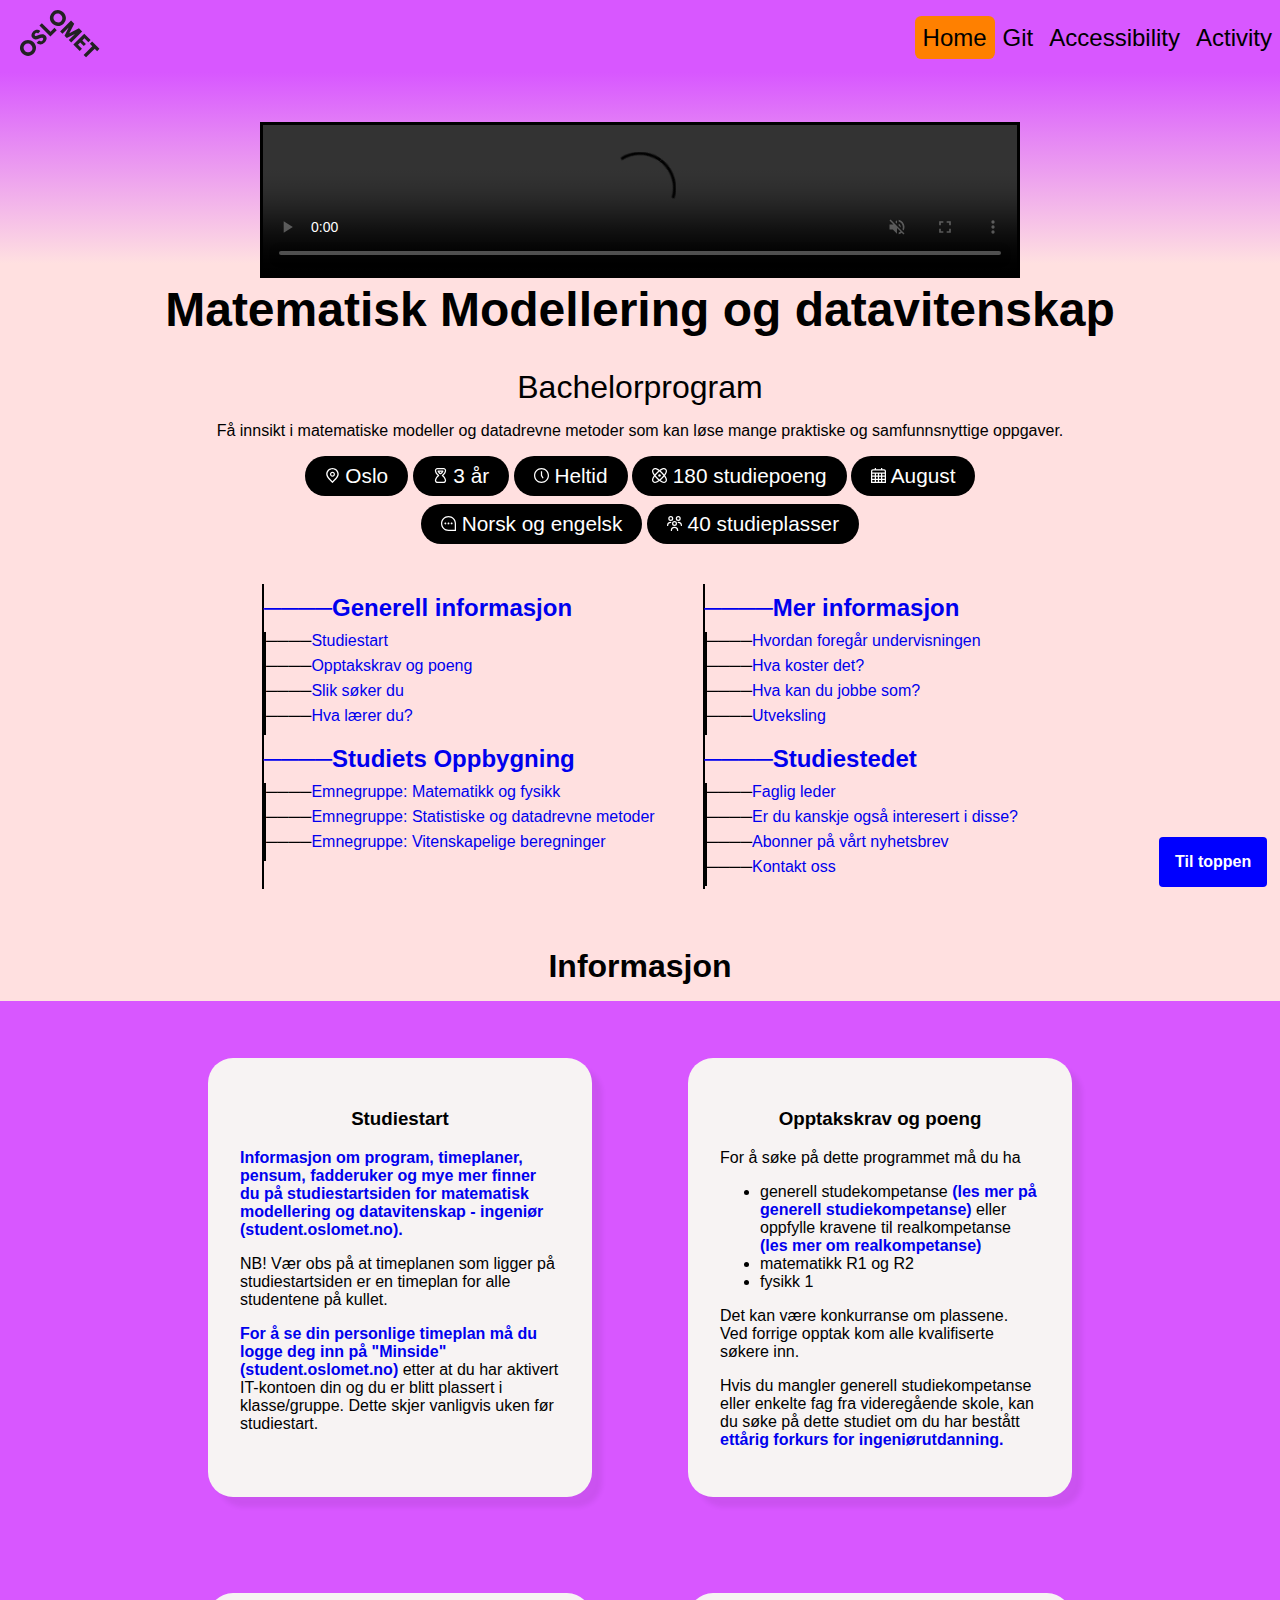
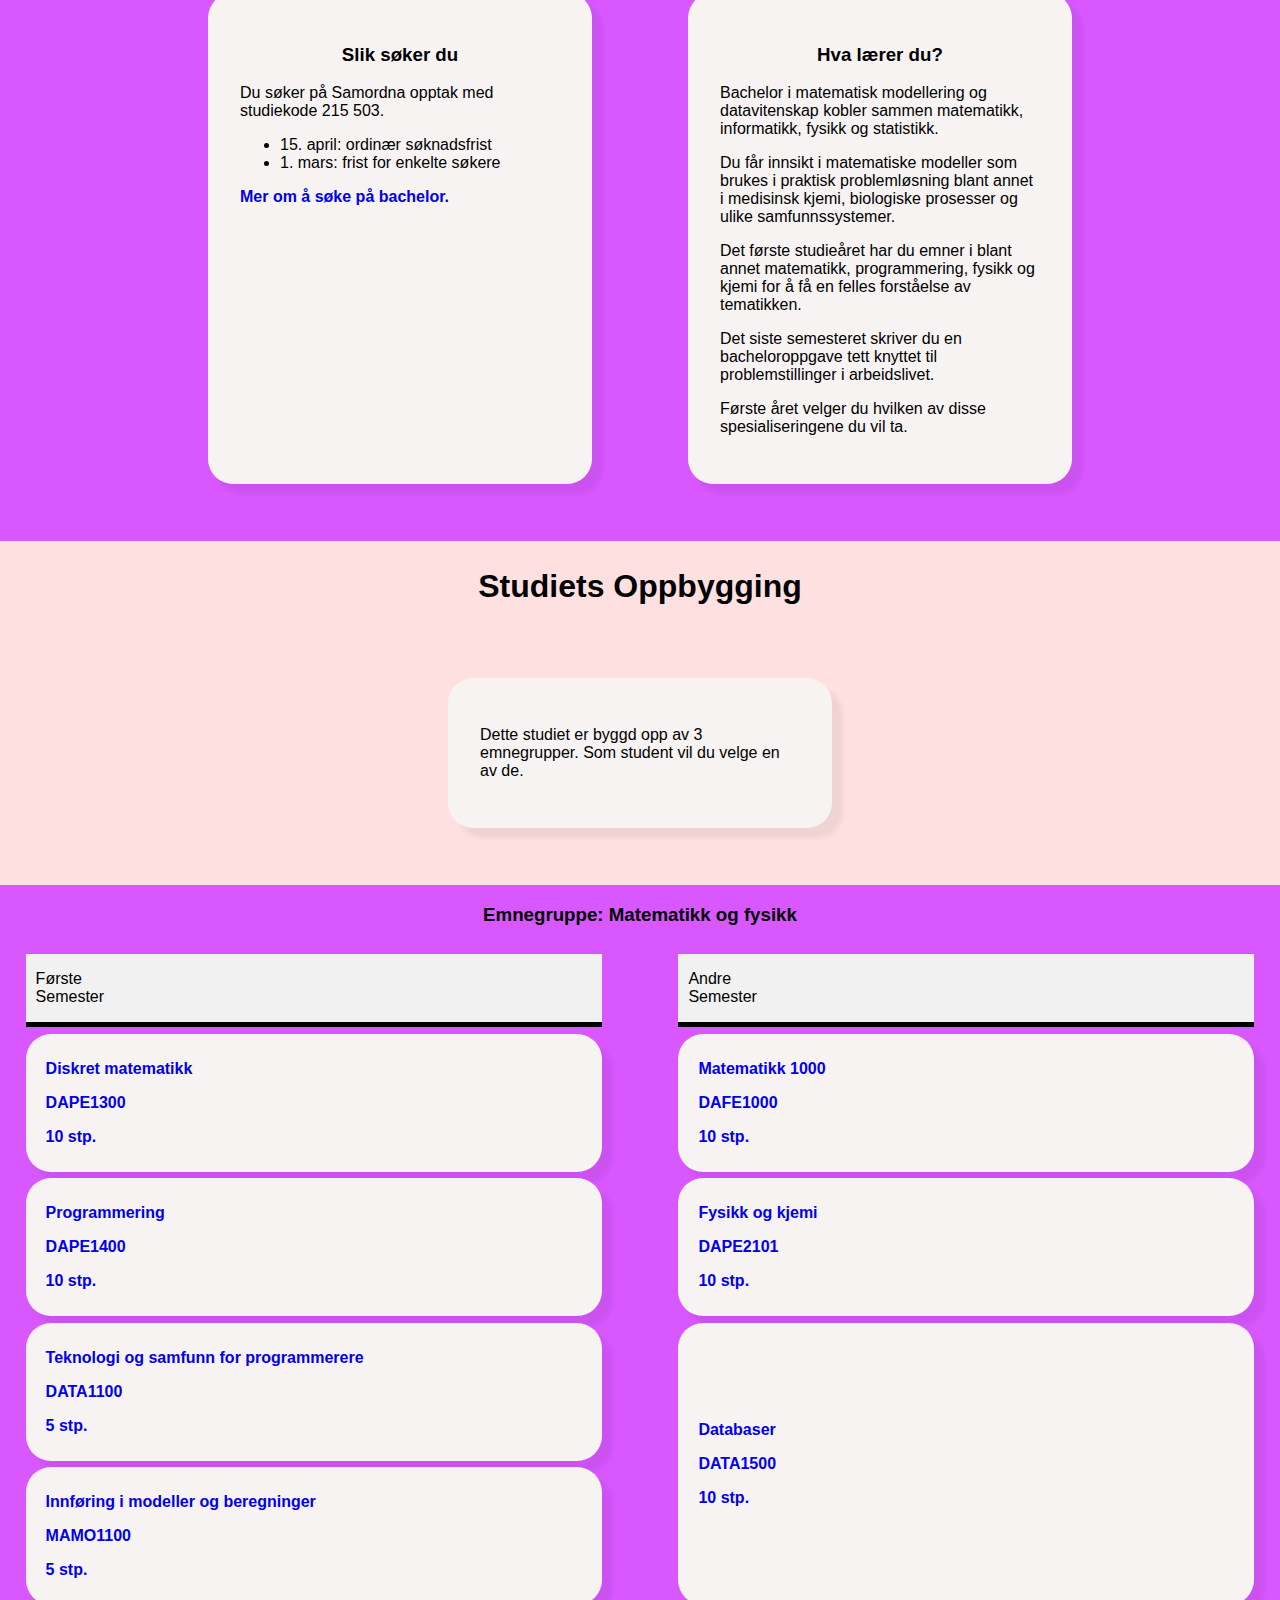
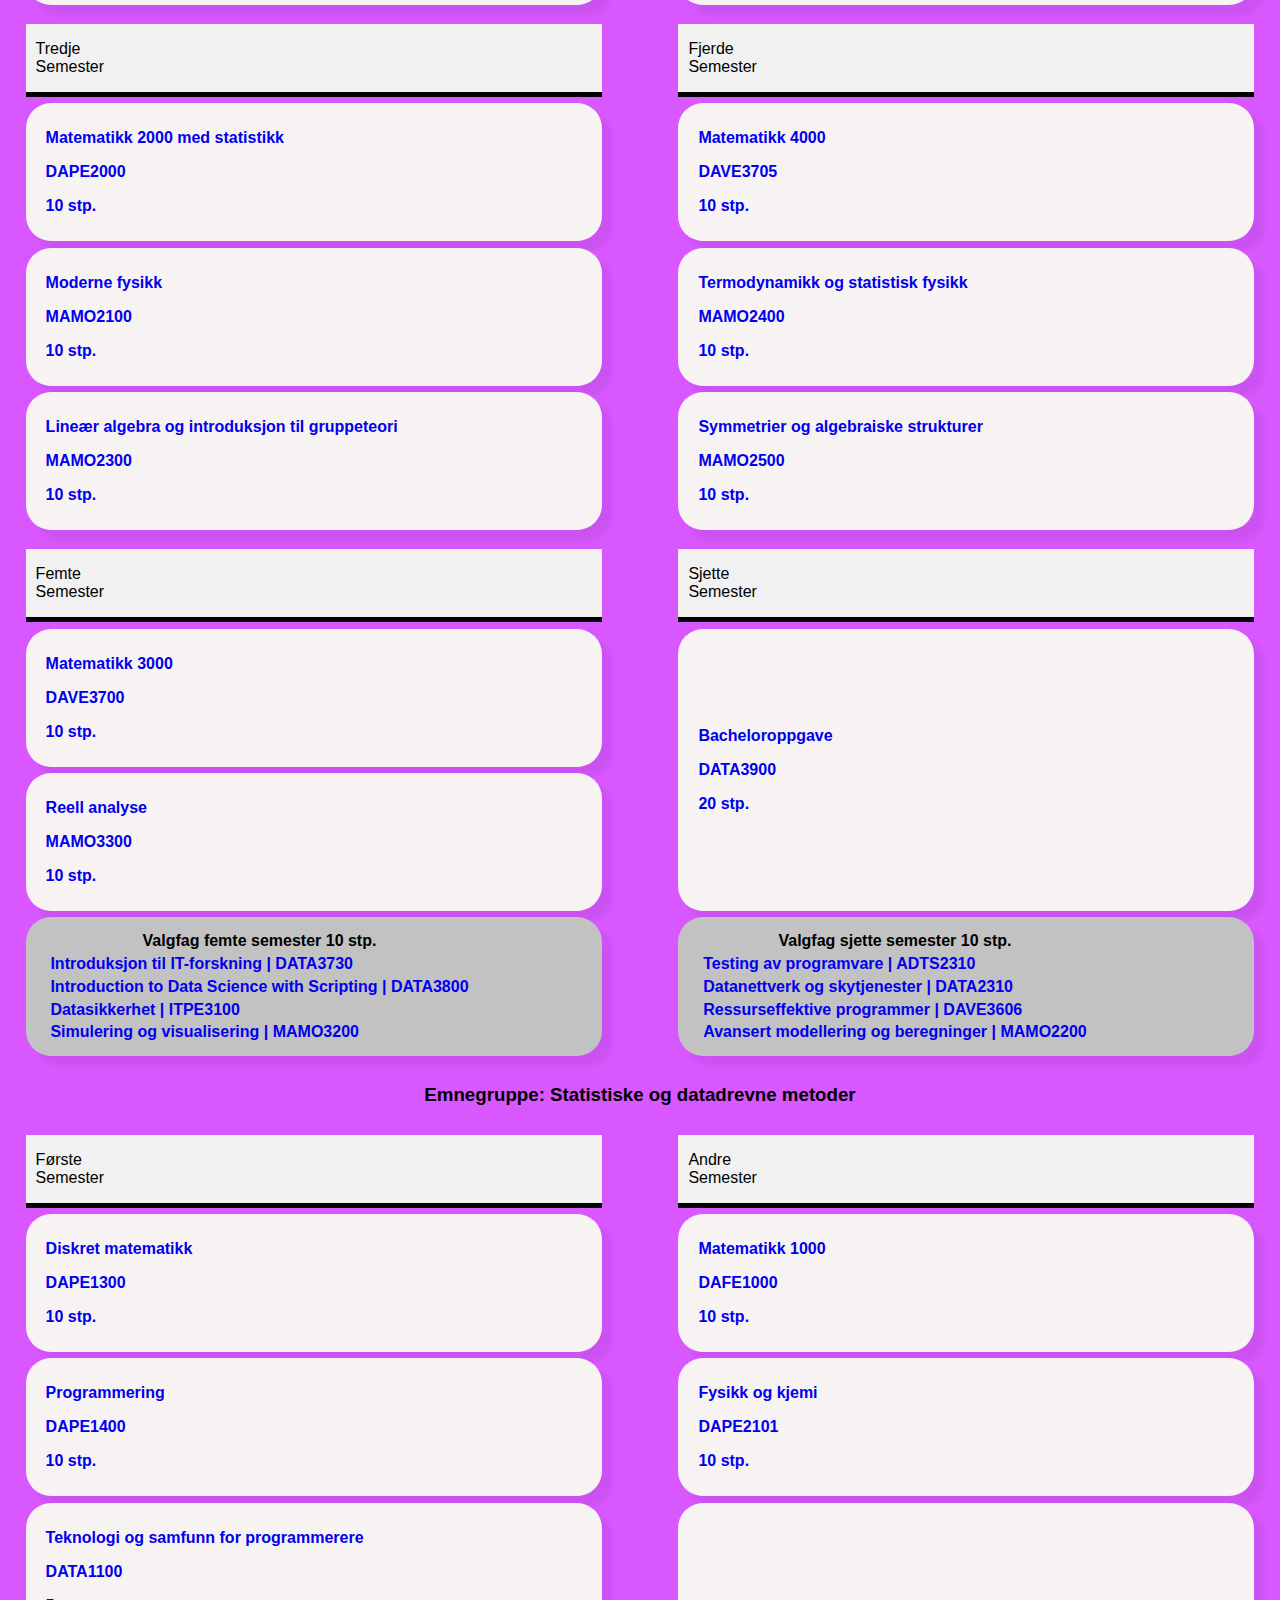
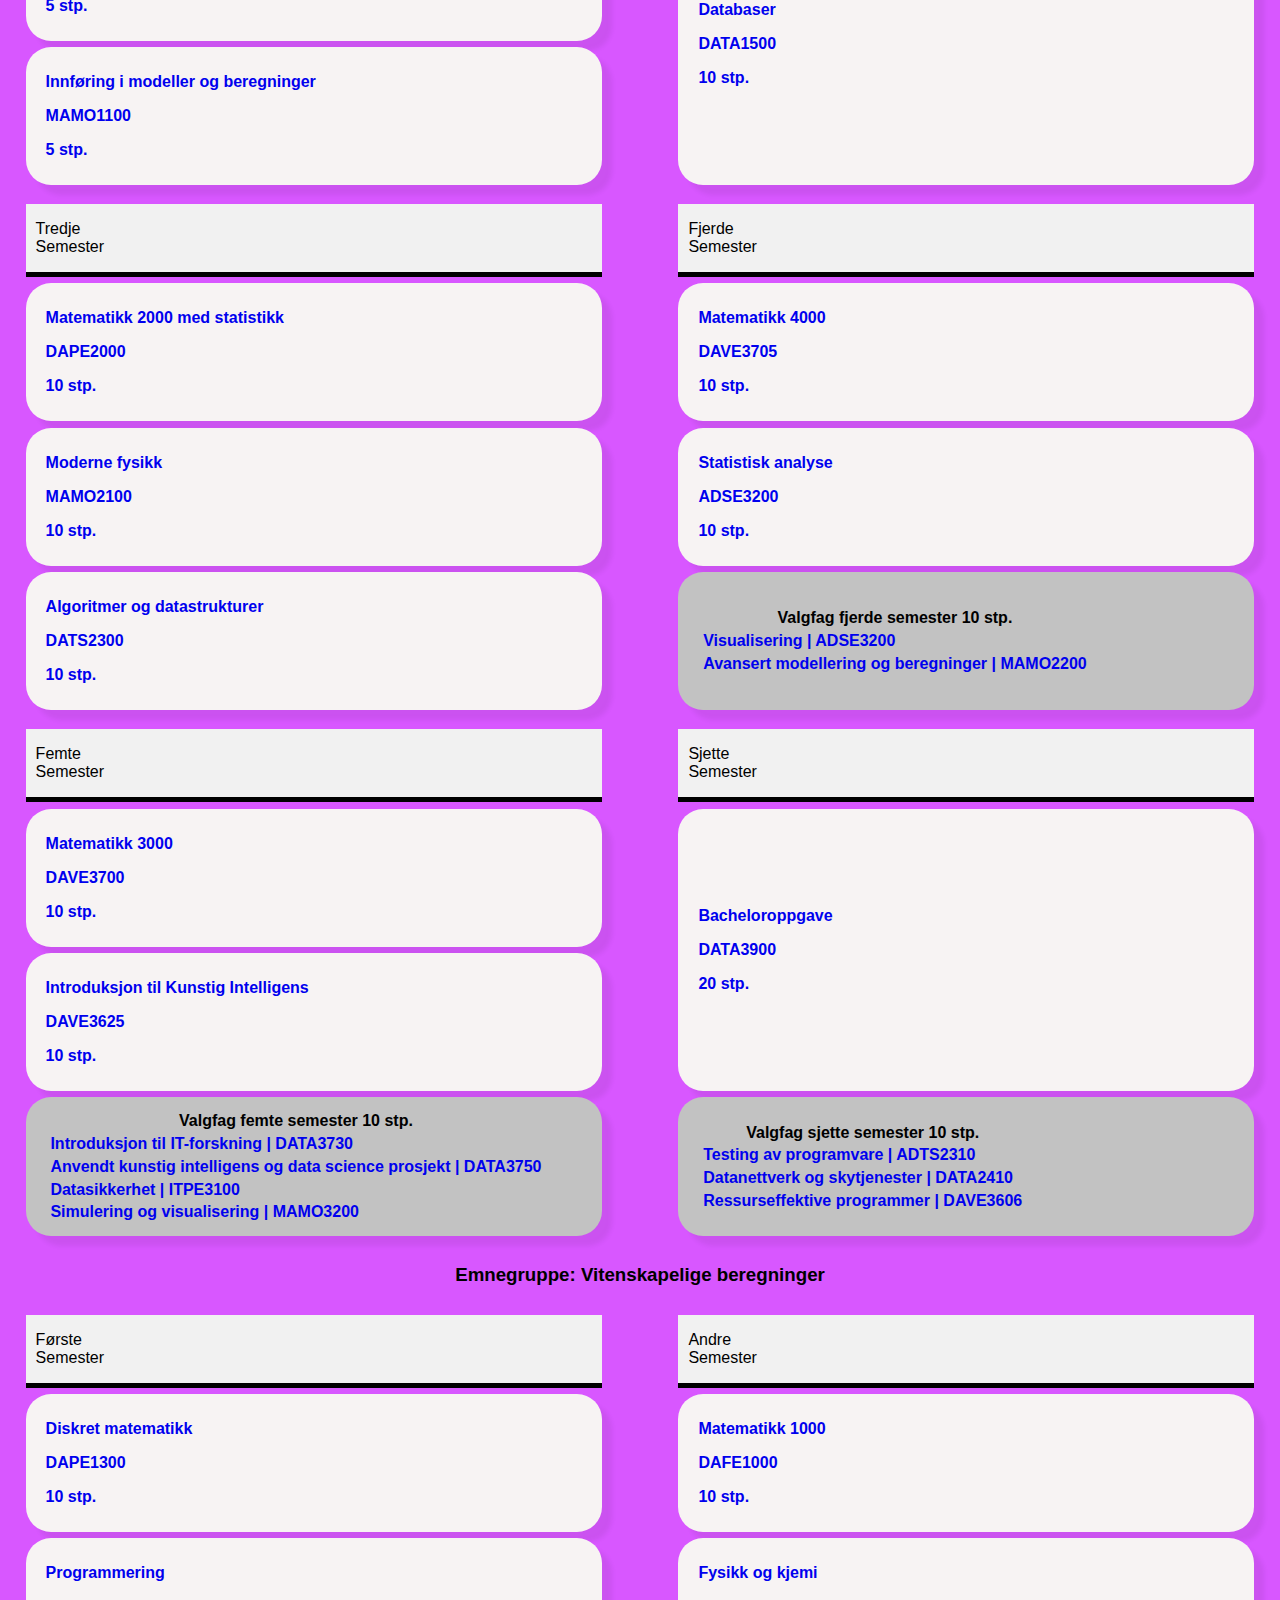
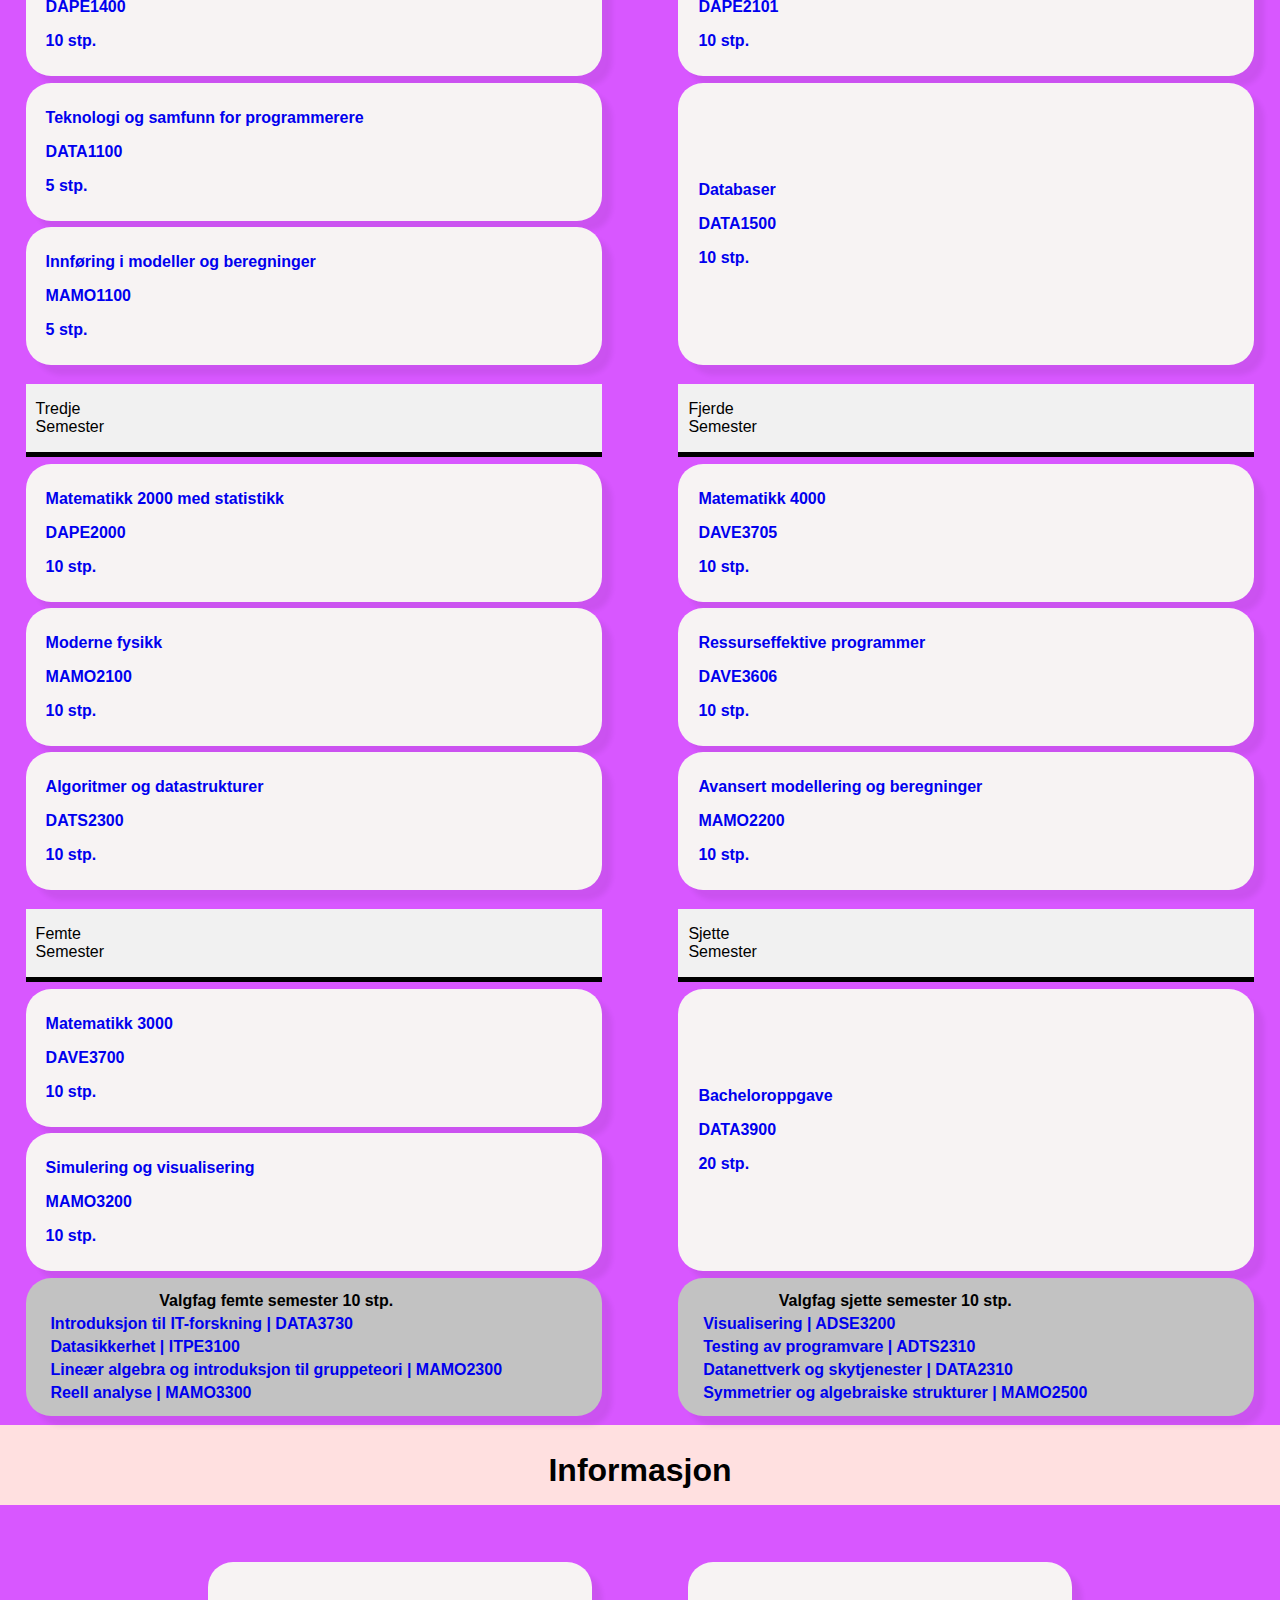
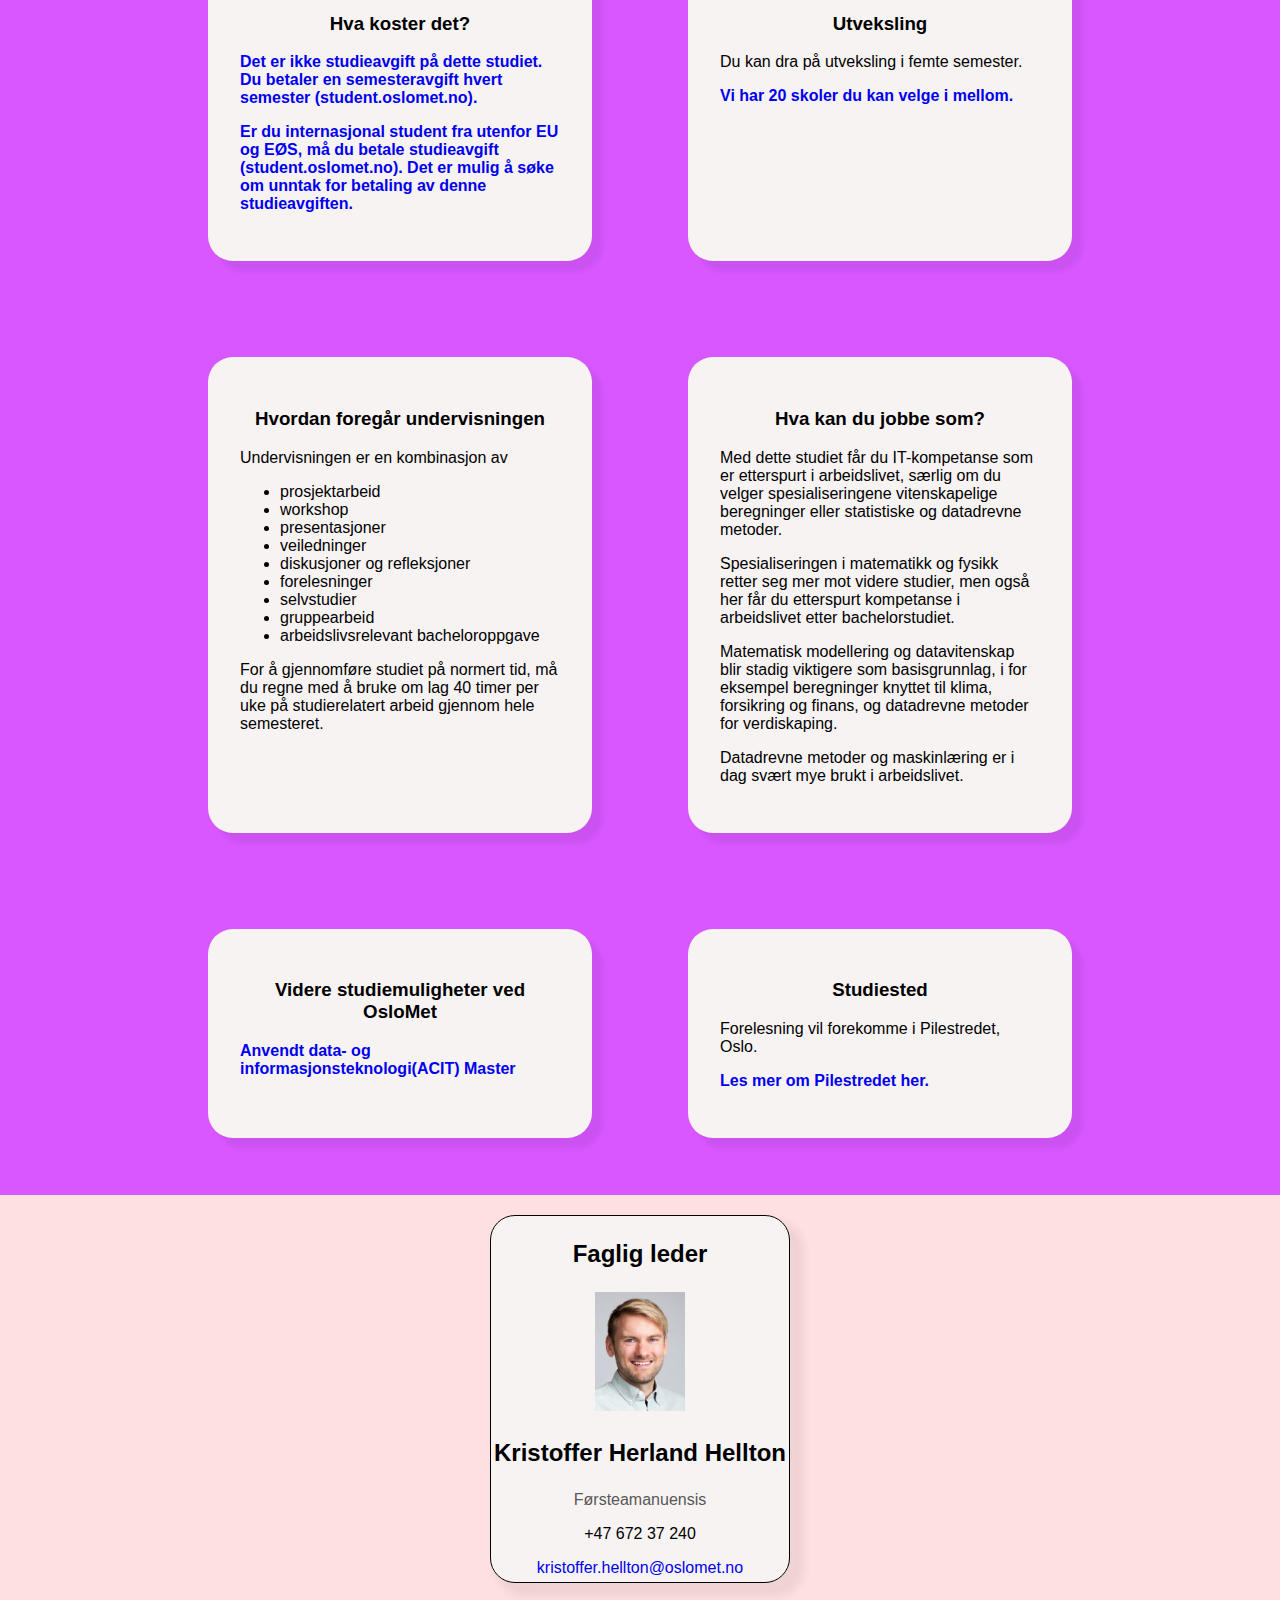
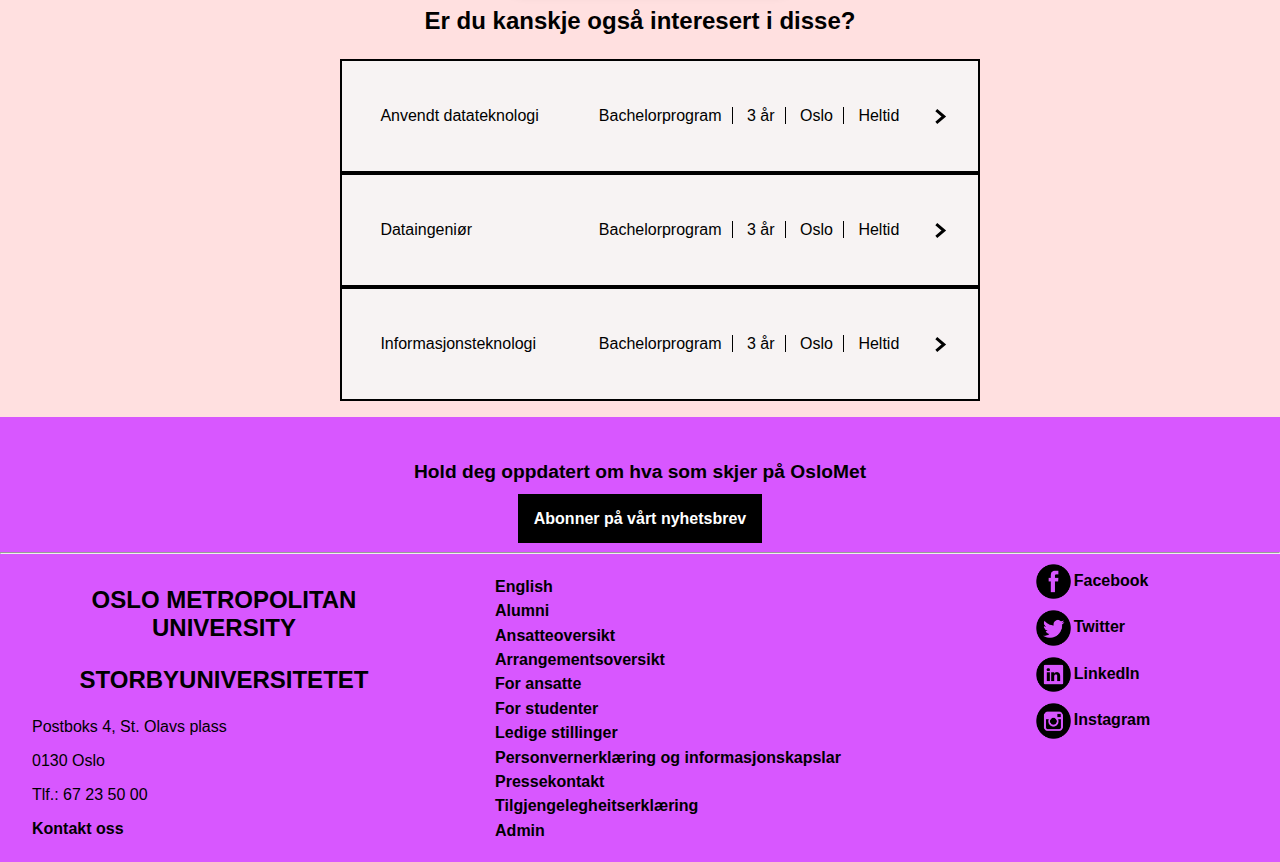
==== commit 2e152e50: "Added pictures and text to Accessibility" ====
--- a/index.html
+++ b/index.html
@@ -115,7 +115,7 @@
         </article>
         <h2>Informasjon</h2>
                 <!-- Start of info cards part 1 -->
-        <article id="information1" class="section-primary-color card-wrapper"><!-- slurp fix @media 800 .card-wrapper>article -->
+        <article id="informasjon1" class="section-primary-color card-wrapper"><!-- slurp fix @media 800 .card-wrapper>article -->
             <!-- Card 1 -->
             <section class="card link-underline info-box">
                 <h3>Studiestart</h3>
--- a/style/main.css
+++ b/style/main.css
@@ -226,7 +226,7 @@
     display: flex;
     gap: 3rem;
     padding-top: 1rem;
-    padding-bottom: 4rem;
+    padding-bottom: 1rem;
 }
 
 .pagenavigation,
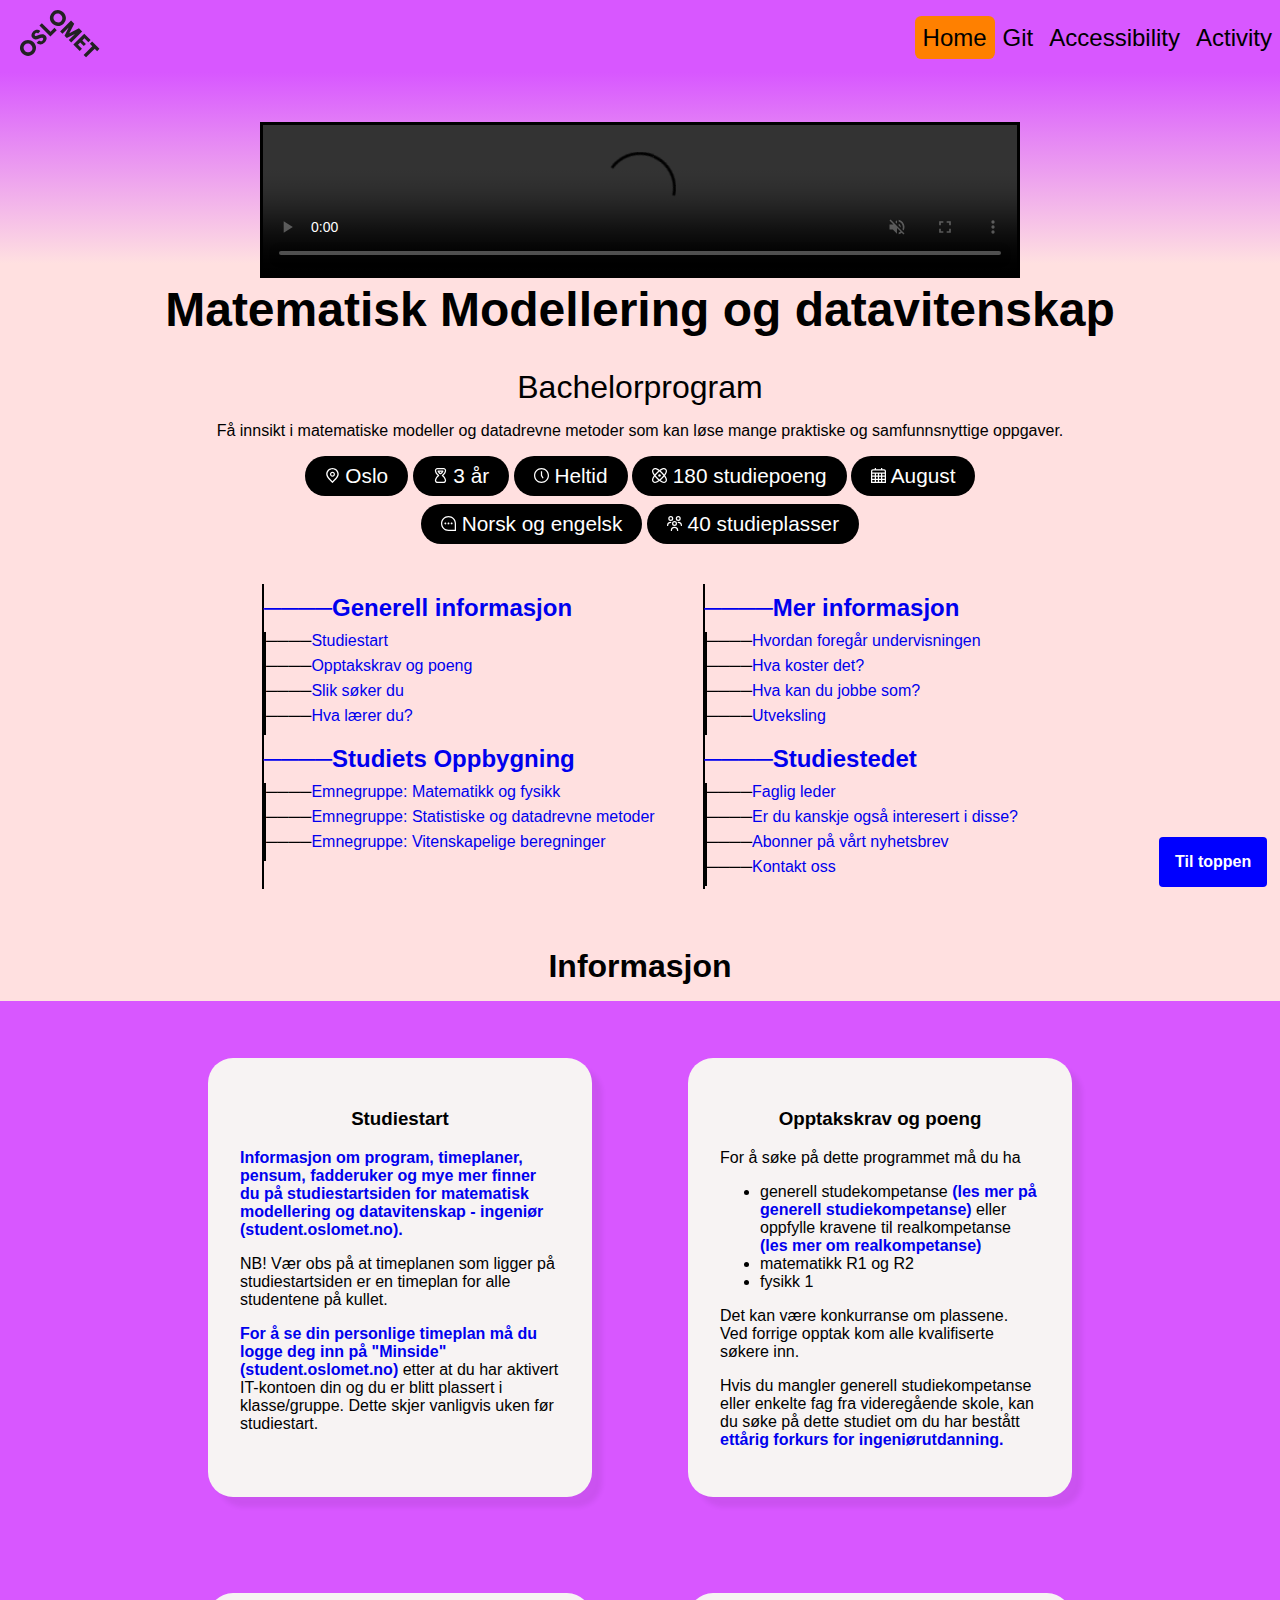
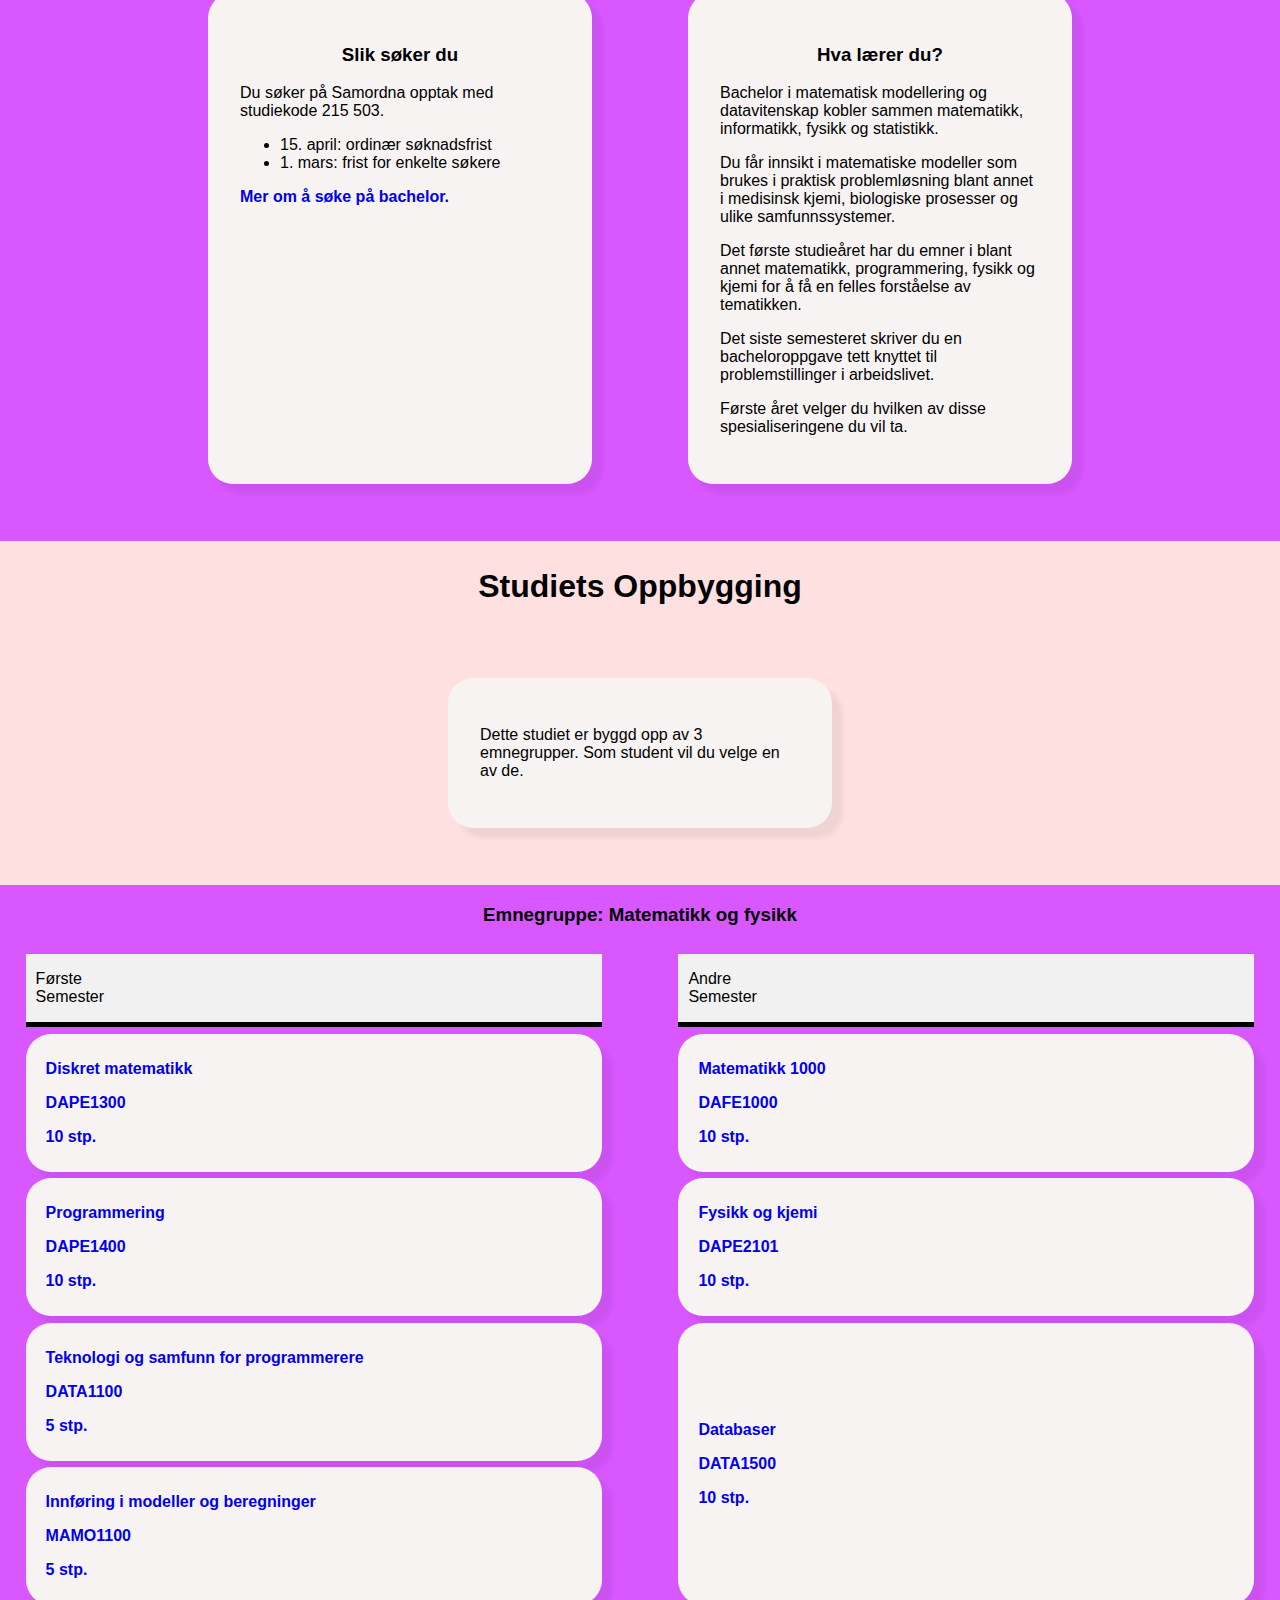
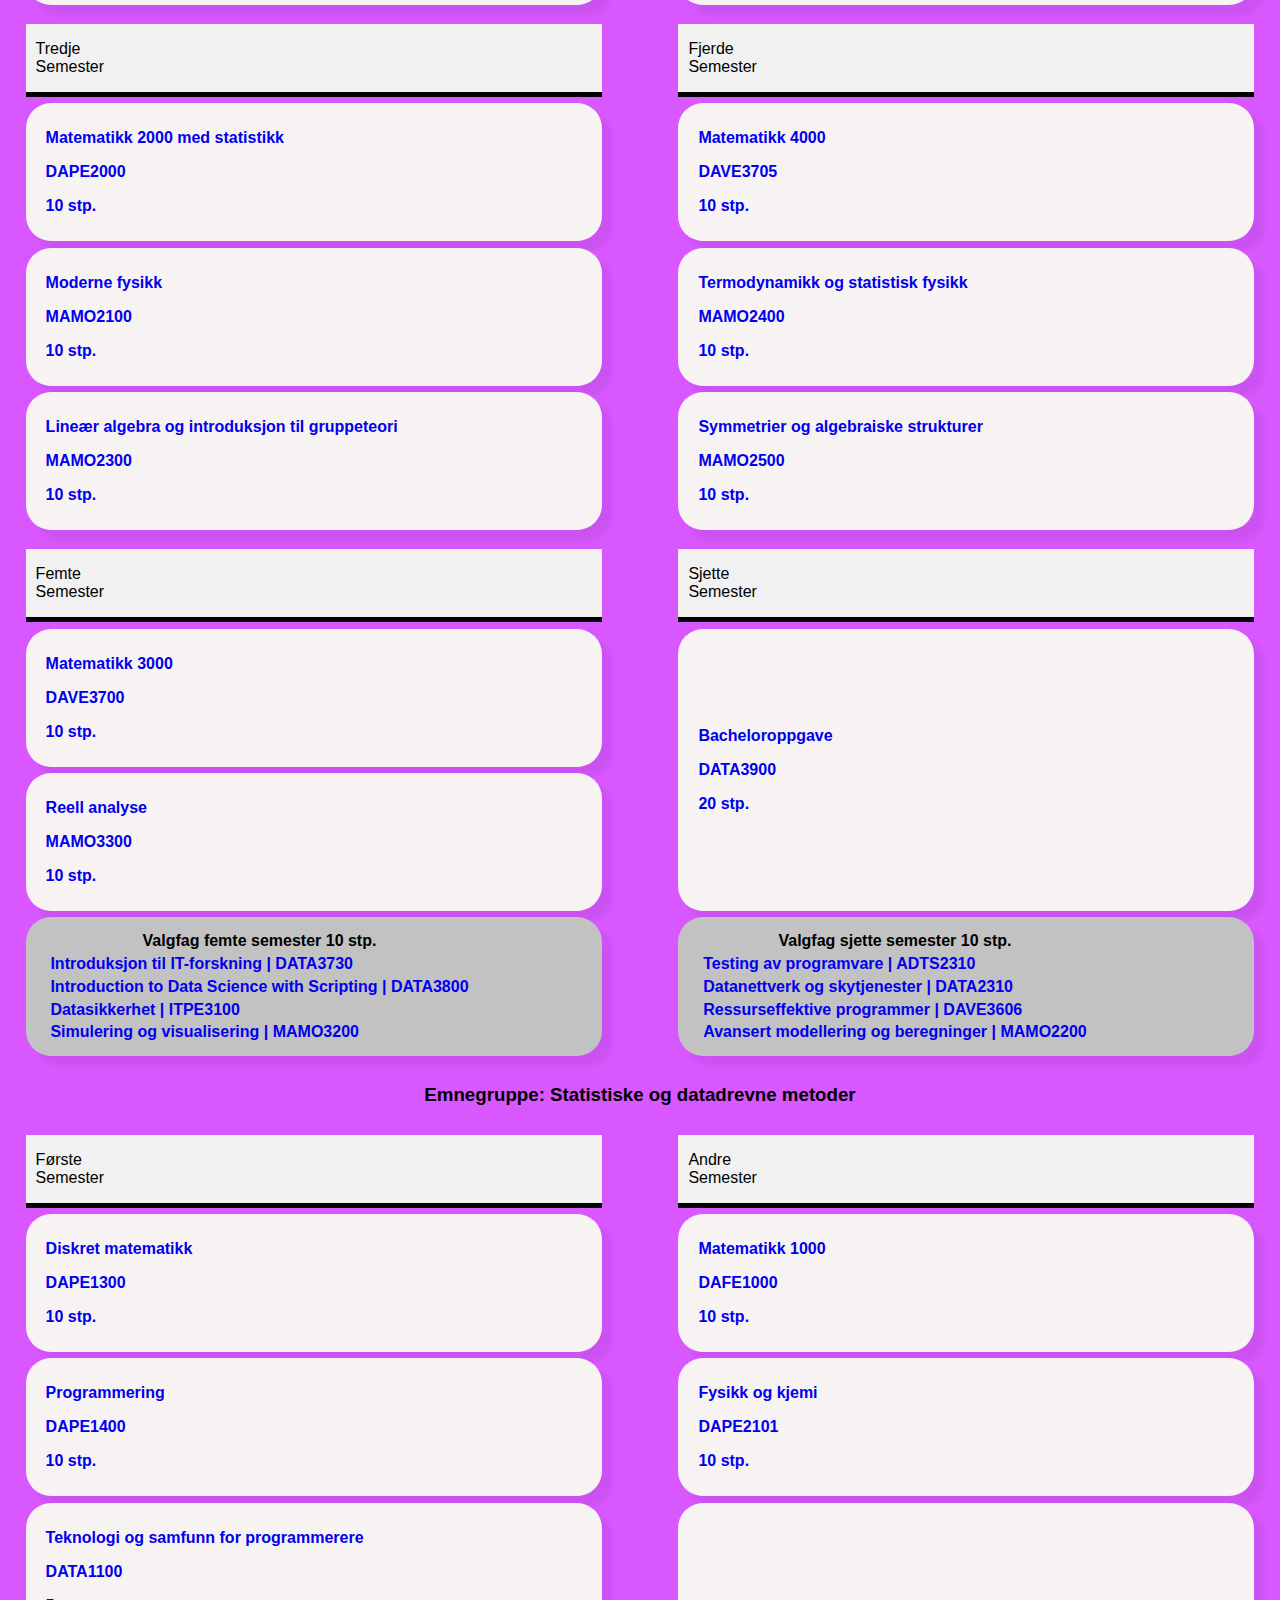
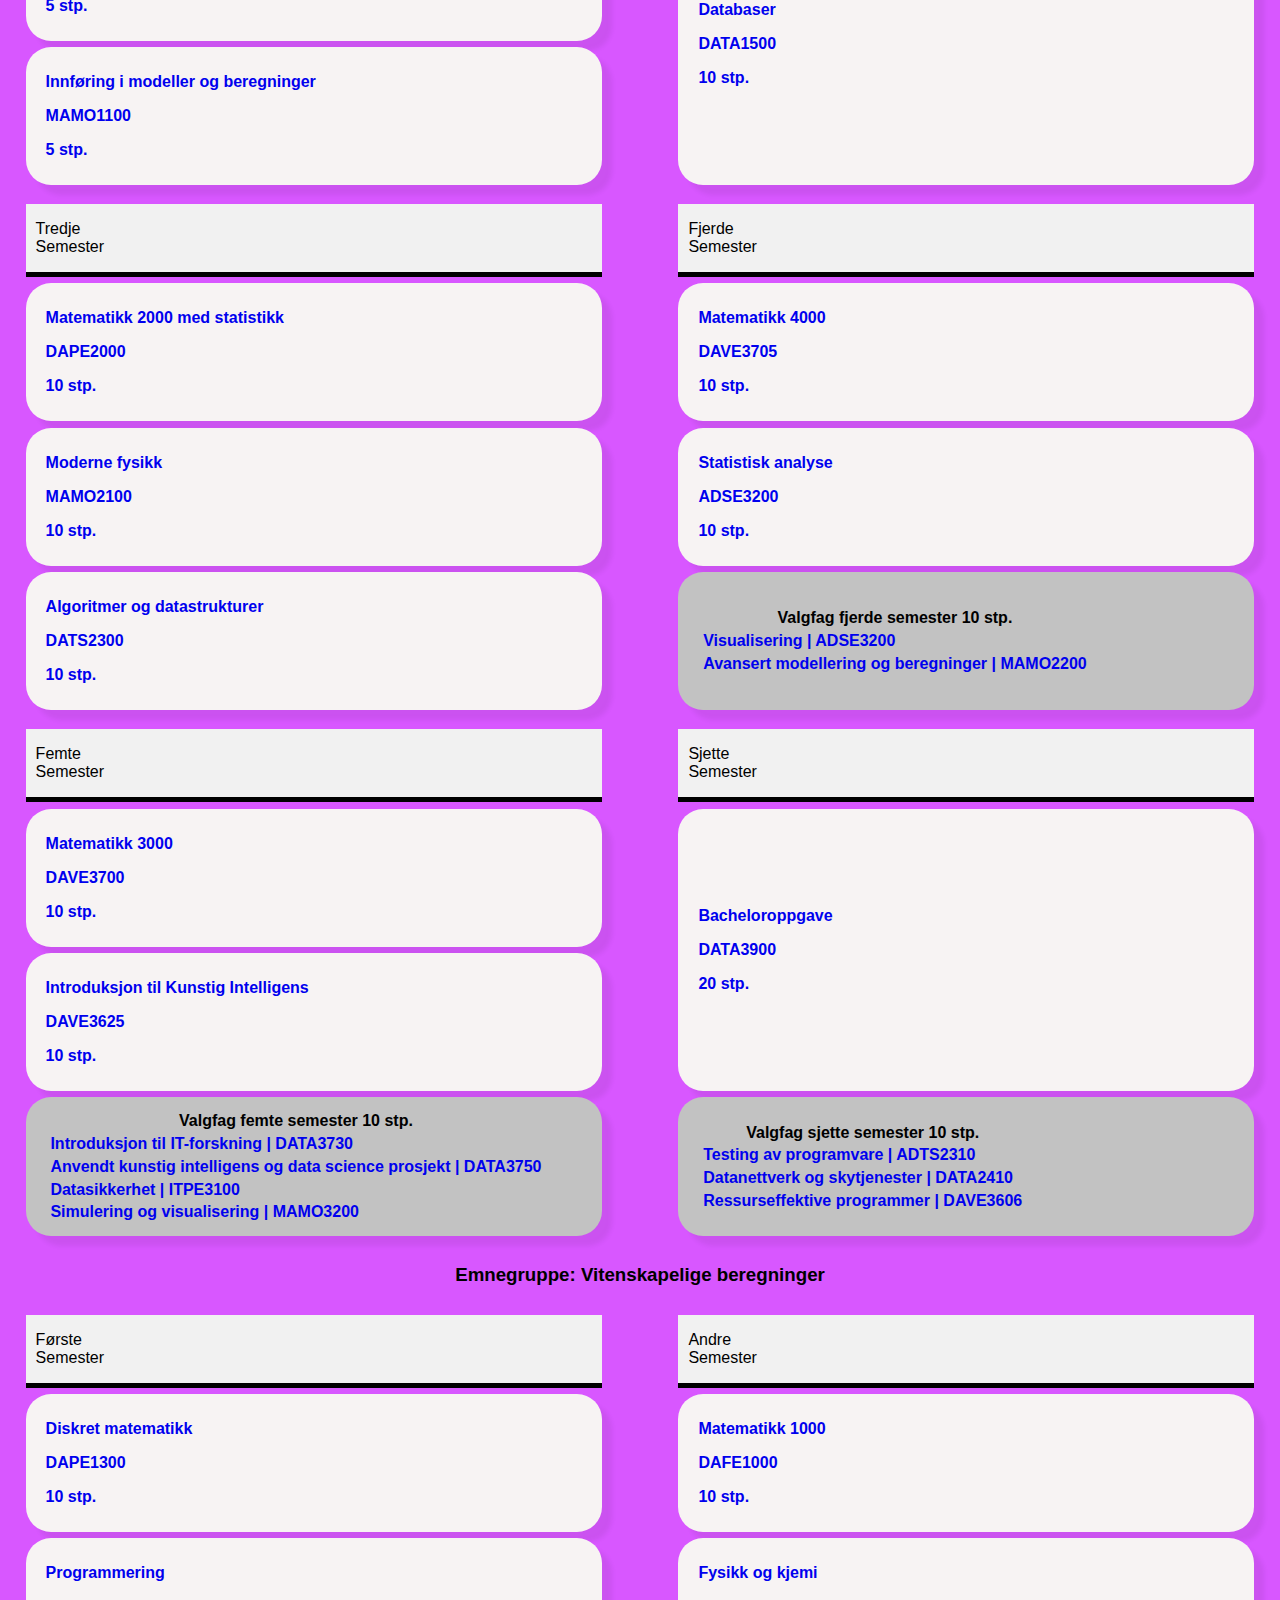
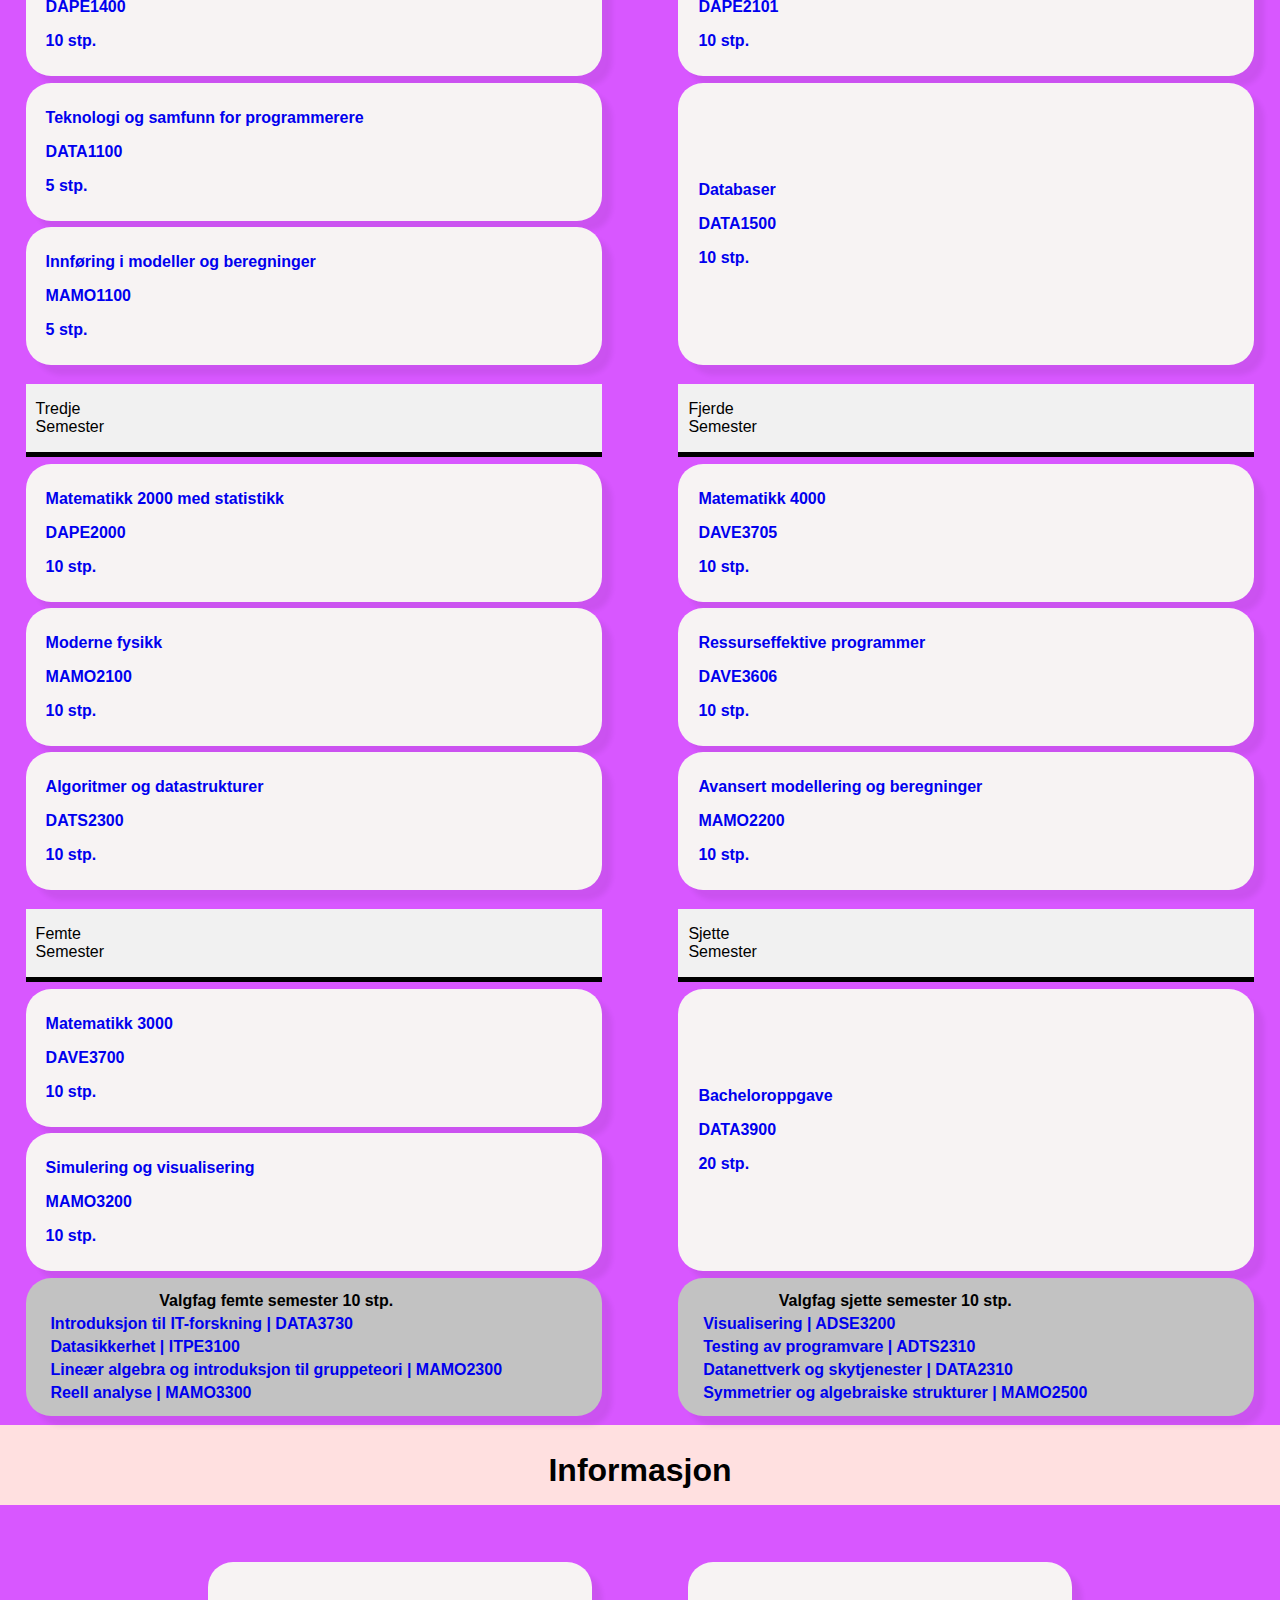
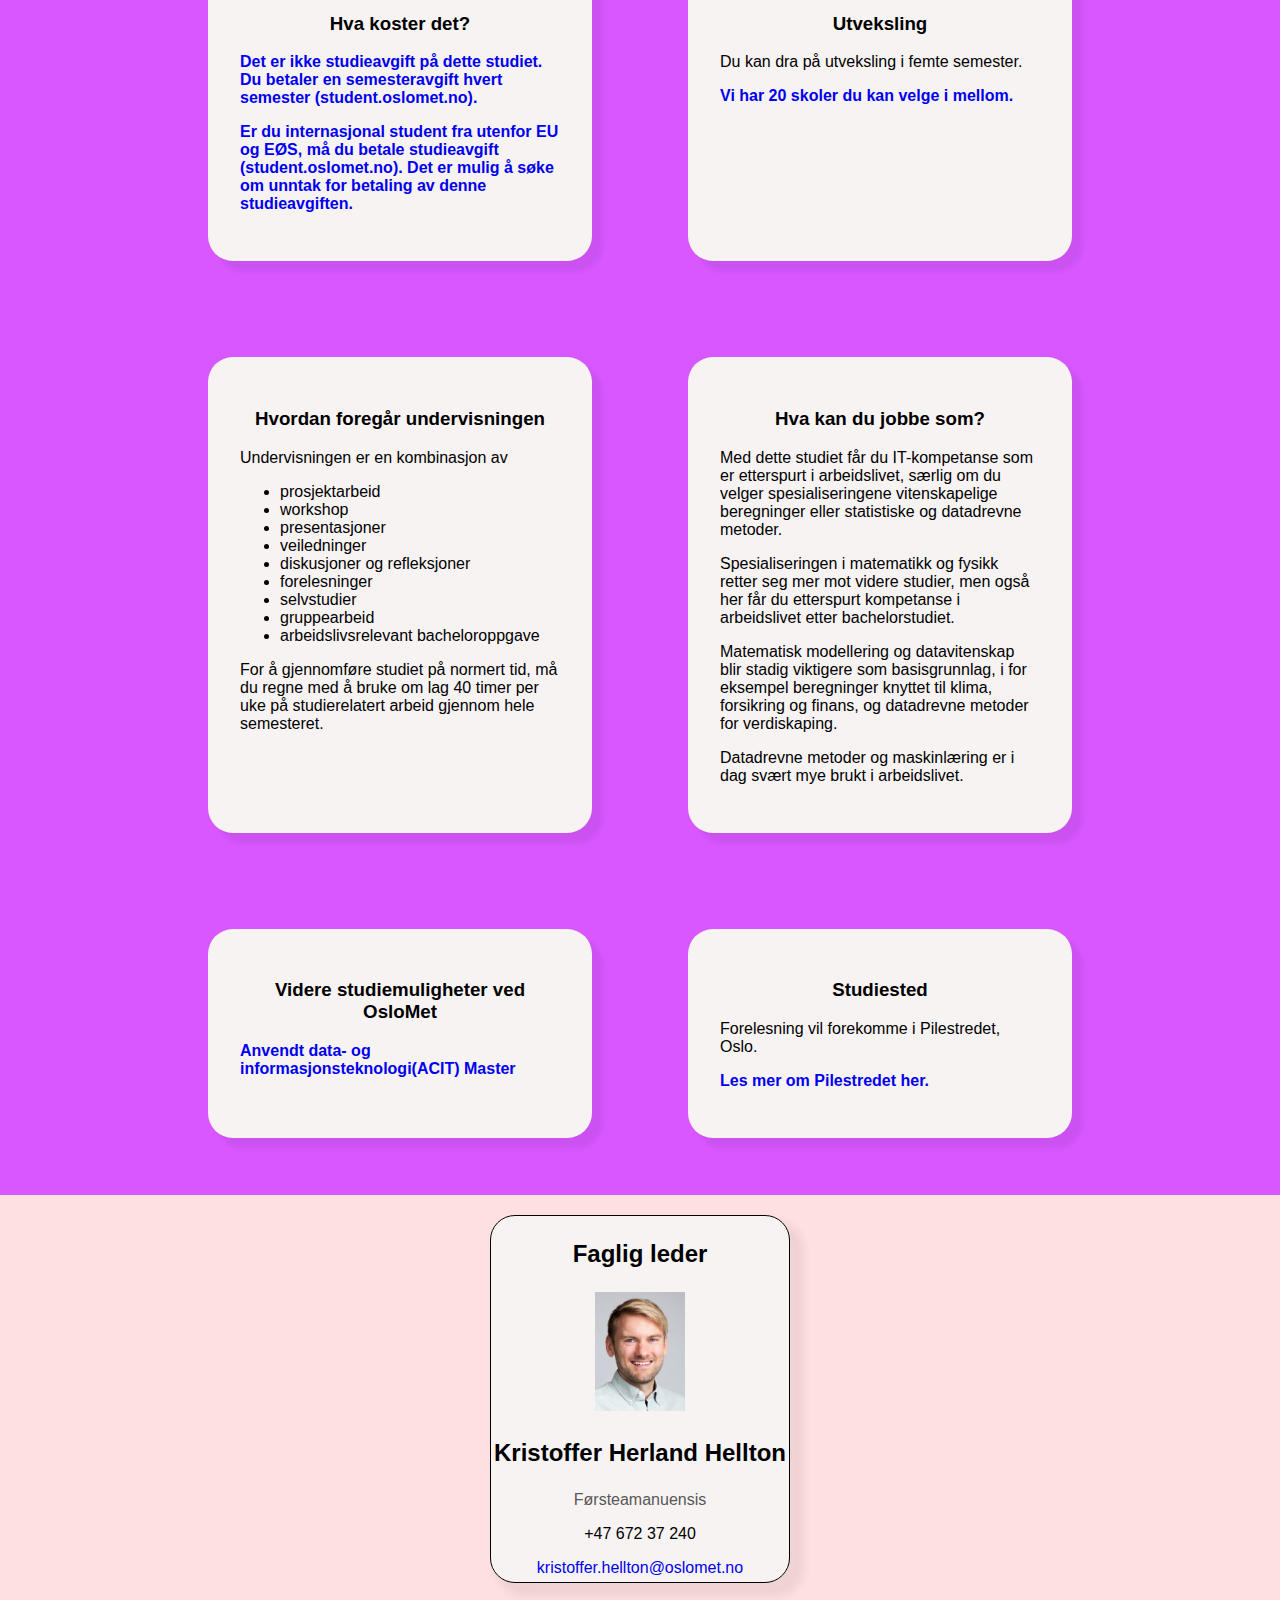
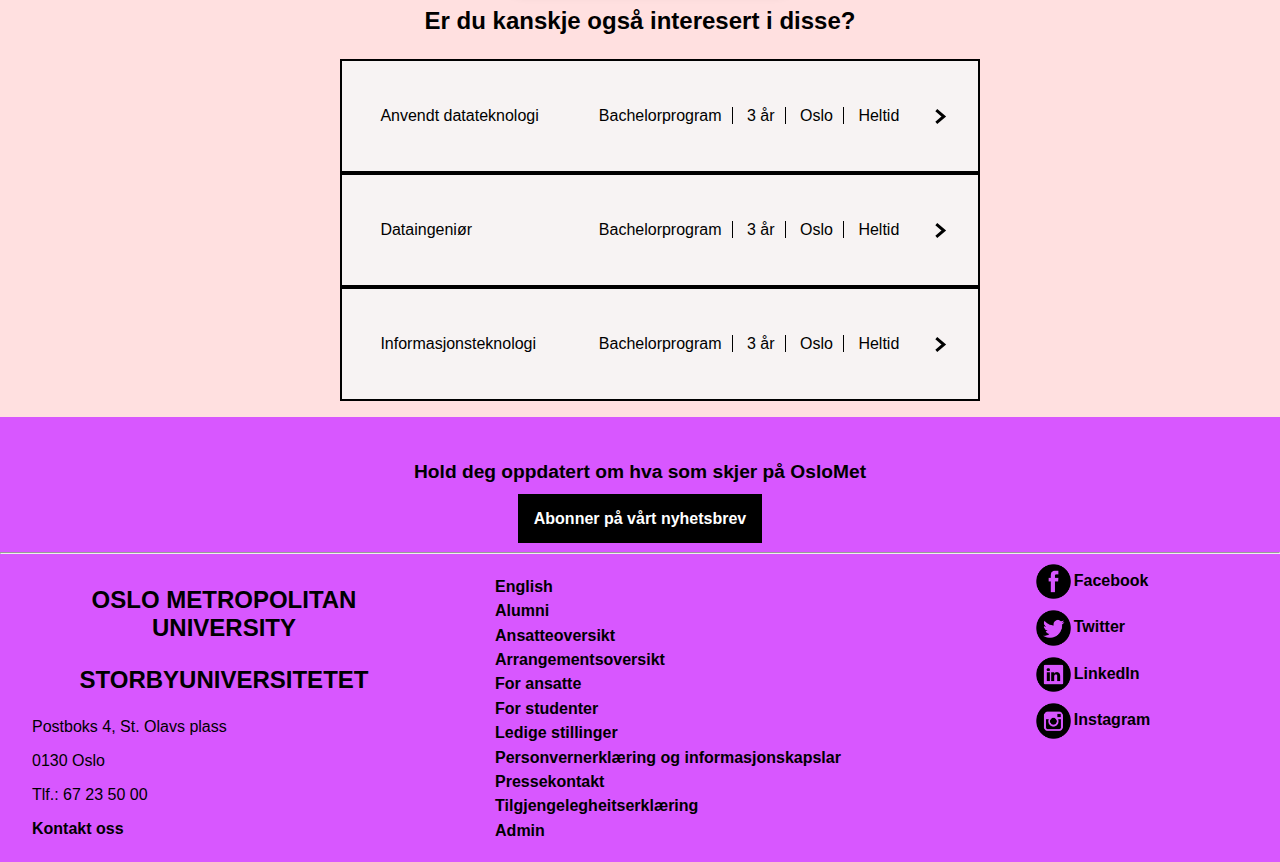
==== commit afbf69d9: "Updated footer comments" ====
--- a/index.html
+++ b/index.html
@@ -115,7 +115,7 @@
         </article>
         <h2>Informasjon</h2>
                 <!-- Start of info cards part 1 -->
-        <article id="informasjon1" class="section-primary-color card-wrapper"><!-- slurp fix @media 800 .card-wrapper>article -->
+        <article id="information1" class="section-primary-color card-wrapper"><!-- slurp fix @media 800 .card-wrapper>article -->
             <!-- Card 1 -->
             <section class="card link-underline info-box">
                 <h3>Studiestart</h3>
@@ -192,6 +192,9 @@
             </div>
         </div>
         <!--
+        IKKE RØR
+        -->
+        <!--
         The bachelor structure is built using grid. One grid pr subject group. Then inside those grids, there is a grid pr school year.
         default layout:
         fall semester is in row 1
@@ -780,6 +783,7 @@
                     </div>
             </section>
         </article>
+<!-- IKKE RØR END -->
             <h2>Informasjon</h2>
             <!-- Start info card part 2 -->
         <article id="informasjon2" class="section-primary-color card-wrapper"><!-- slurp fix @media 800 .card-wrapper>article -->
@@ -930,14 +934,17 @@
         <a href="#">Til toppen</a>
     </div>
 
-    <footer id="footer">
+    <footer>
+        <!--Class for OsloMet news signup link on the top of the footer-->
         <div class="footer-top">
             <p>Hold deg oppdatert om hva som skjer på OsloMet</p>
-            <a href="https://www.oslomet.no/nyhetsbrev">Abonner på vårt nyhetsbrev</a>
+                <a href="https://www.oslomet.no/nyhetsbrev">Abonner på vårt nyhetsbrev</a>
         </div>
         <hr>
         <article>
+            <!--Class containing all contact info-->
             <div class="info">
+                <!--Class for creating titles, without having to use actual headers-->
                 <div class="heading">
                     <p>OSLO&nbsp;METROPOLITAN UNIVERSITY</p>
                     <p>STORBYUNIVERSITETET</p>
@@ -947,6 +954,7 @@
                 <p>Tlf.:&nbsp;67&nbsp;23&nbsp;50&nbsp;00</p>
                 <a href="https://www.oslomet.no/om/kontakt">Kontakt&nbsp;oss</a>
             </div>
+            <!--Class containing all the different links to the OsloMet website-->
             <ul class="lenker">
                 <li><a href="https://www.oslomet.no/en">English</a></li>
                 <li><a href="https://www.oslomet.no/alumni">Alumni</a></li>
@@ -955,18 +963,18 @@
                 <li><a href="https://www.oslomet.no/om/for-ansatte">For ansatte</a></li>
                 <li><a href="https://www.oslomet.no/om/for-studenter">For studenter</a></li>
                 <li><a href="https://www.oslomet.no/om/ledige-stillinger">Ledige stillinger</a></li>
-                <li><a href="https://www.oslomet.no/om/personvernerklering-informasjonskapslar">Personvernerklæring og
-                        informasjonskapslar</a></li>
+                <li><a href="https://www.oslomet.no/om/personvernerklering-informasjonskapslar">Personvernerklæring og informasjonskapslar</a></li>
                 <li><a href="https://www.oslomet.no/om/pressekontakt">Pressekontakt</a></li>
-                <li><a href="https://www.oslomet.no/om/tilgjengelegheitserklering">Tilgjengelegheitserklæring</a></li>
+                <li><a href="https://www.oslomet.no/om/tilgjengelegheitserklering">Tilgjengelegheitserklæring</a></li>                    
                 <li><a href="https://www-admin.oslomet.no/admin/view/content/58148">Admin</a></li>
             </ul>
+            <!--Class for the social media links-->
             <ul class="sosiale">
                 <!--We got the social media icons from  Picons Social, a website where you can download free to use icons-->
-                <li><a href="https://www.facebook.com/oslomet/"><img src="media\images\shared\facebook-icon.png" width="40px" height="40px" alt="">Facebook</a></li>
-                <li><a href="https://twitter.com/oslomet"><img src="media\images\shared\twitter-icon.png" width="40px" height="40px" alt="">Twitter</a></li>
-                <li><a href="https://no.linkedin.com/school/oslomet/"><img src="media\images\shared\linkedin-icon.png" width="40px" height="40px" alt="">LinkedIn</a></li>
-                <li><a href="https://www.instagram.com/oslomet/?hl=nb"><img src="media\images\shared\instagram-icon.png" width="40px" height="40px" alt="">Instagram</a></li>
+                <li><a href="https://www.facebook.com/oslomet/"><img src="media\images\shared\facebook-icon.png" width="40px" height="40px">Facebook</a></li>
+                <li><a href="https://twitter.com/oslomet"><img src="media\images\shared\twitter-icon.png" width="40px" height="40px">Twitter</a></li>
+                <li><a href="https://no.linkedin.com/school/oslomet/"><img src="media\images\shared\linkedin-icon.png" width="40px" height="40px">LinkedIn</a></li>
+                <li><a href="https://www.instagram.com/oslomet/?hl=nb"><img src="media\images\shared\instagram-icon.png" width="40px" height="40px">Instagram</a></li>
             </ul>
         </article>
     </footer>
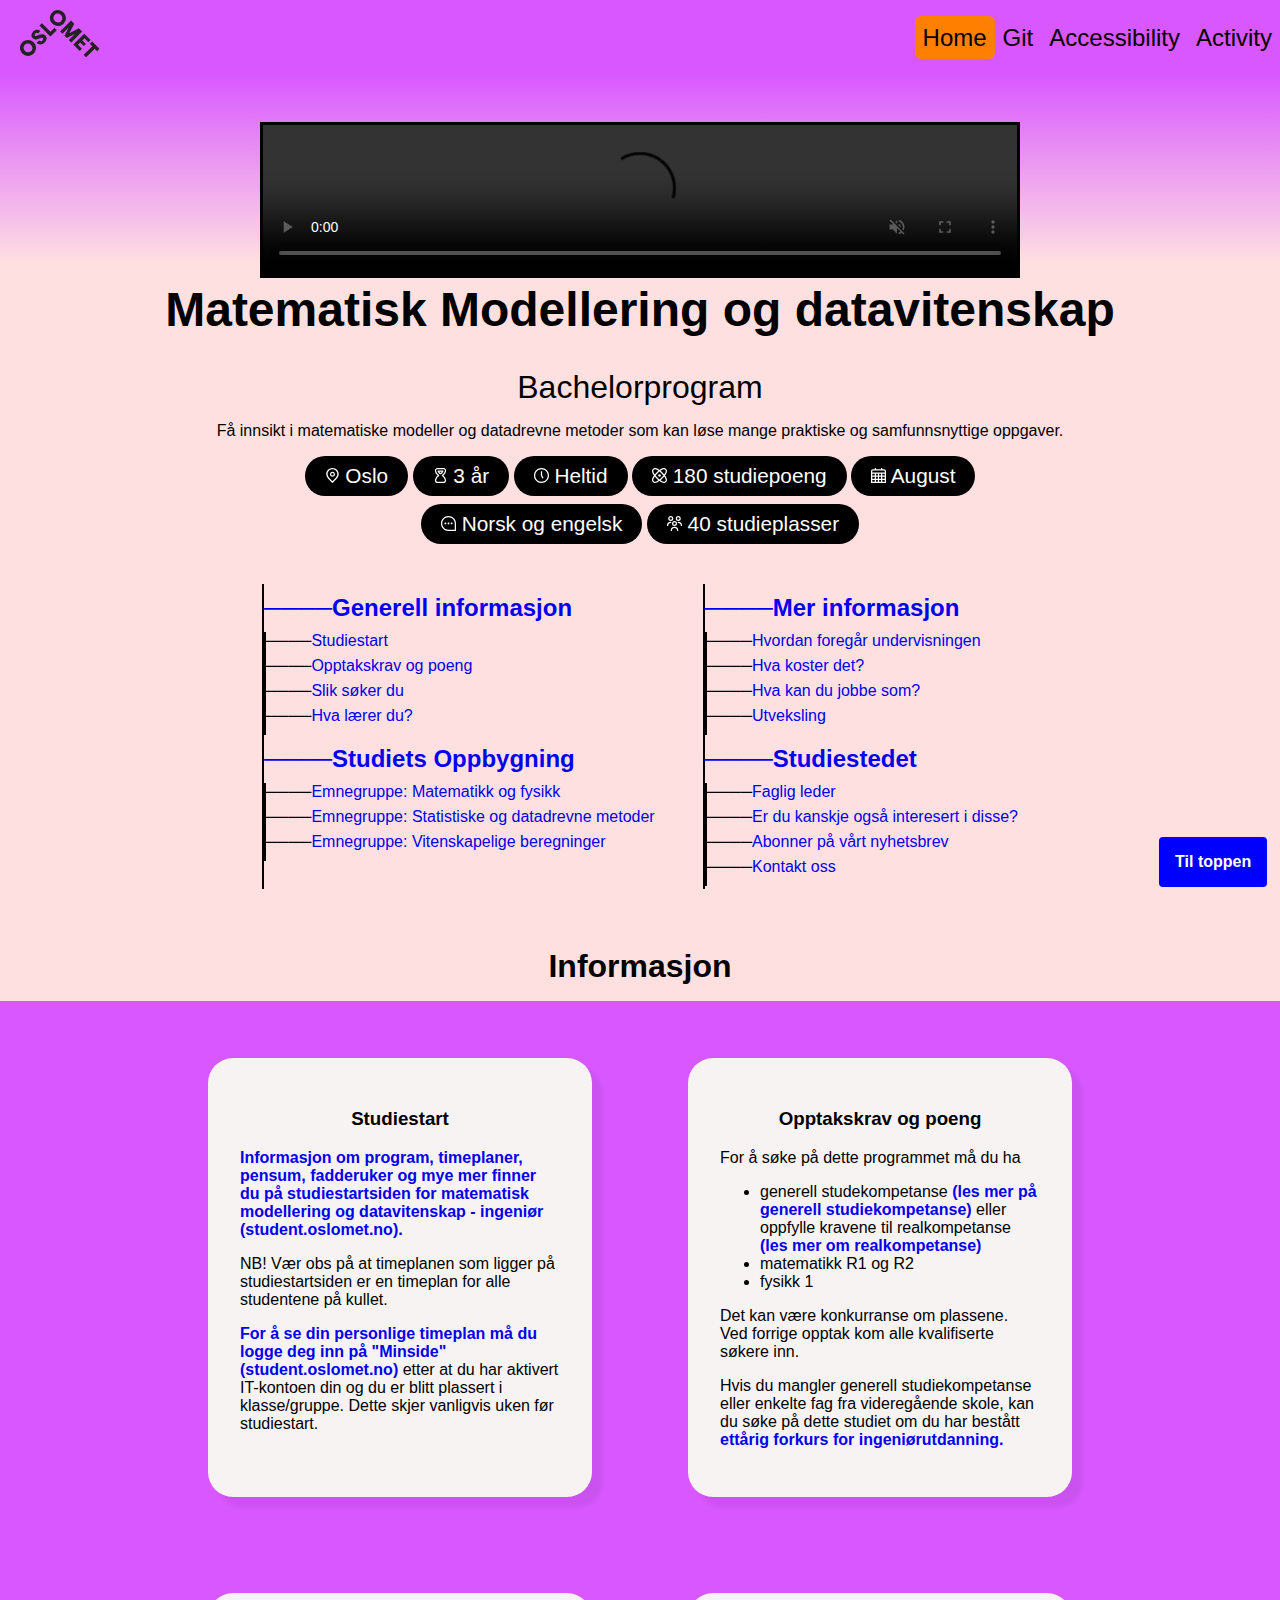
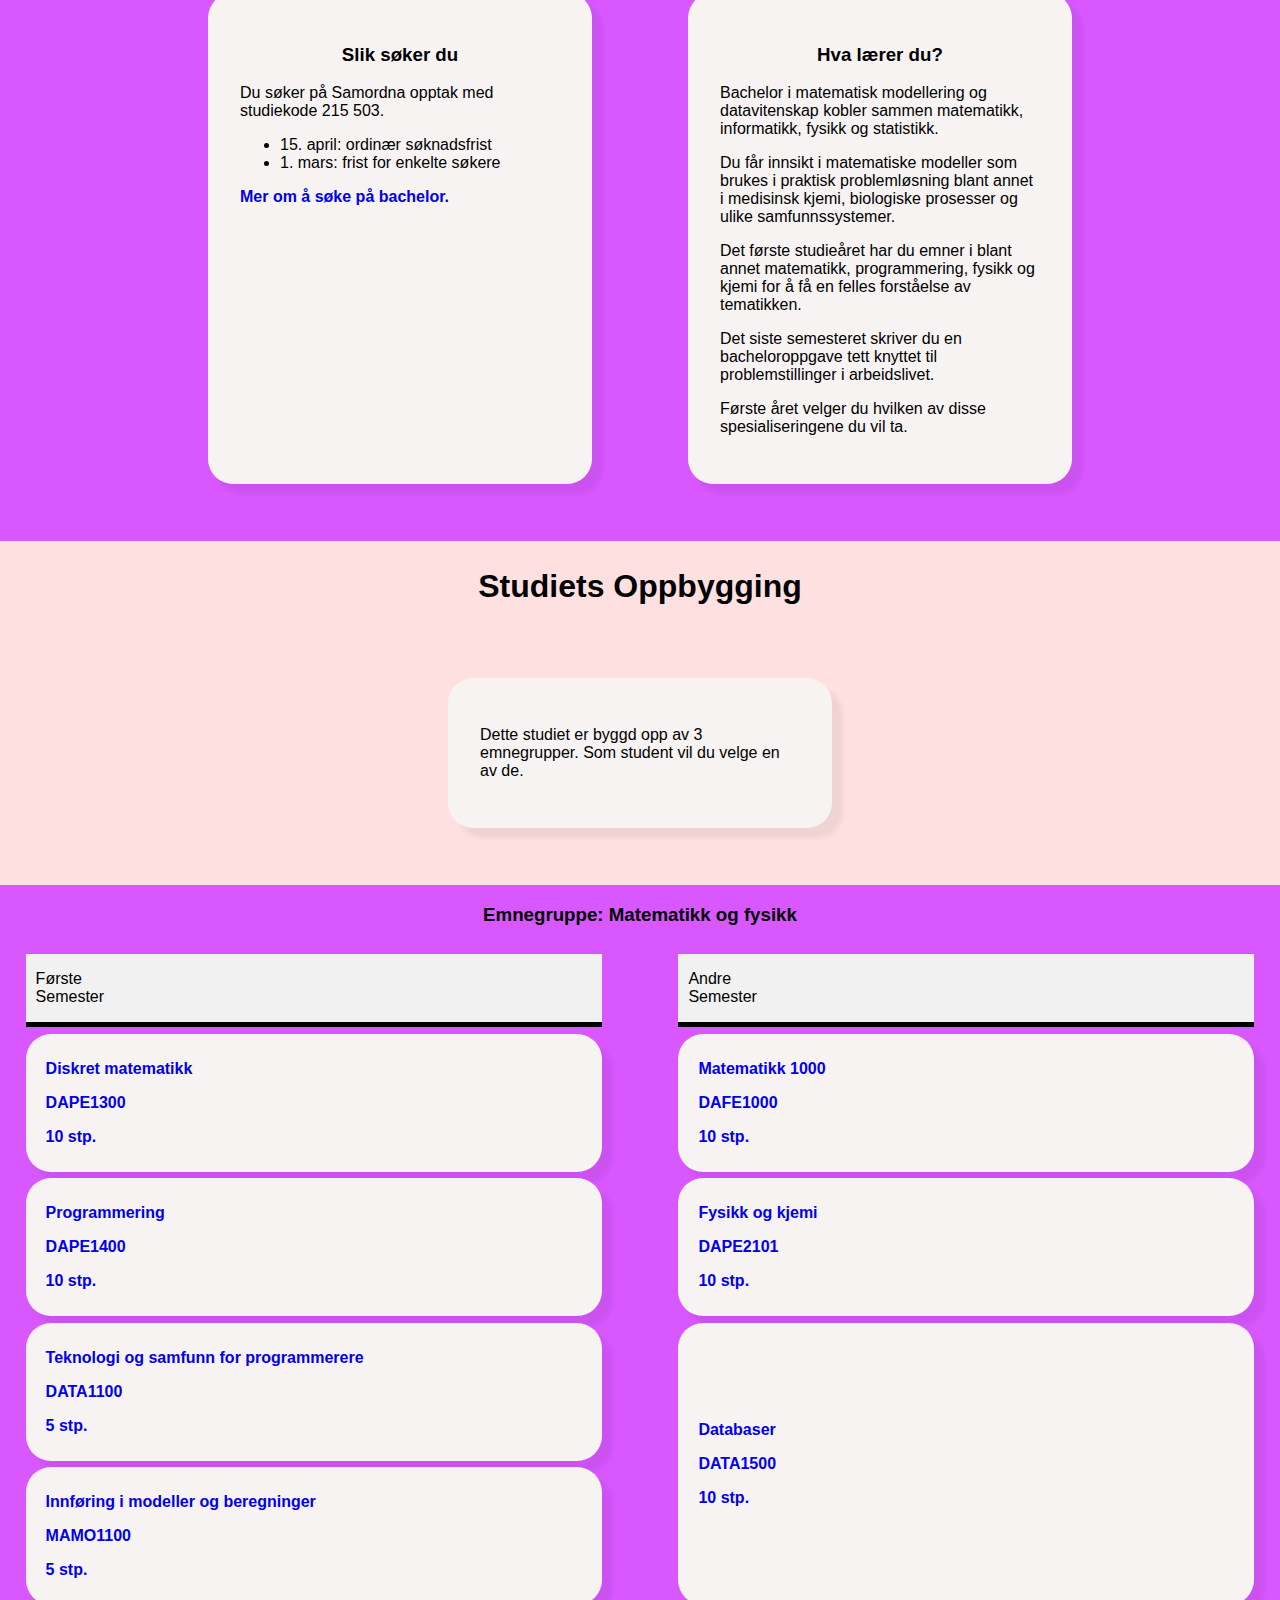
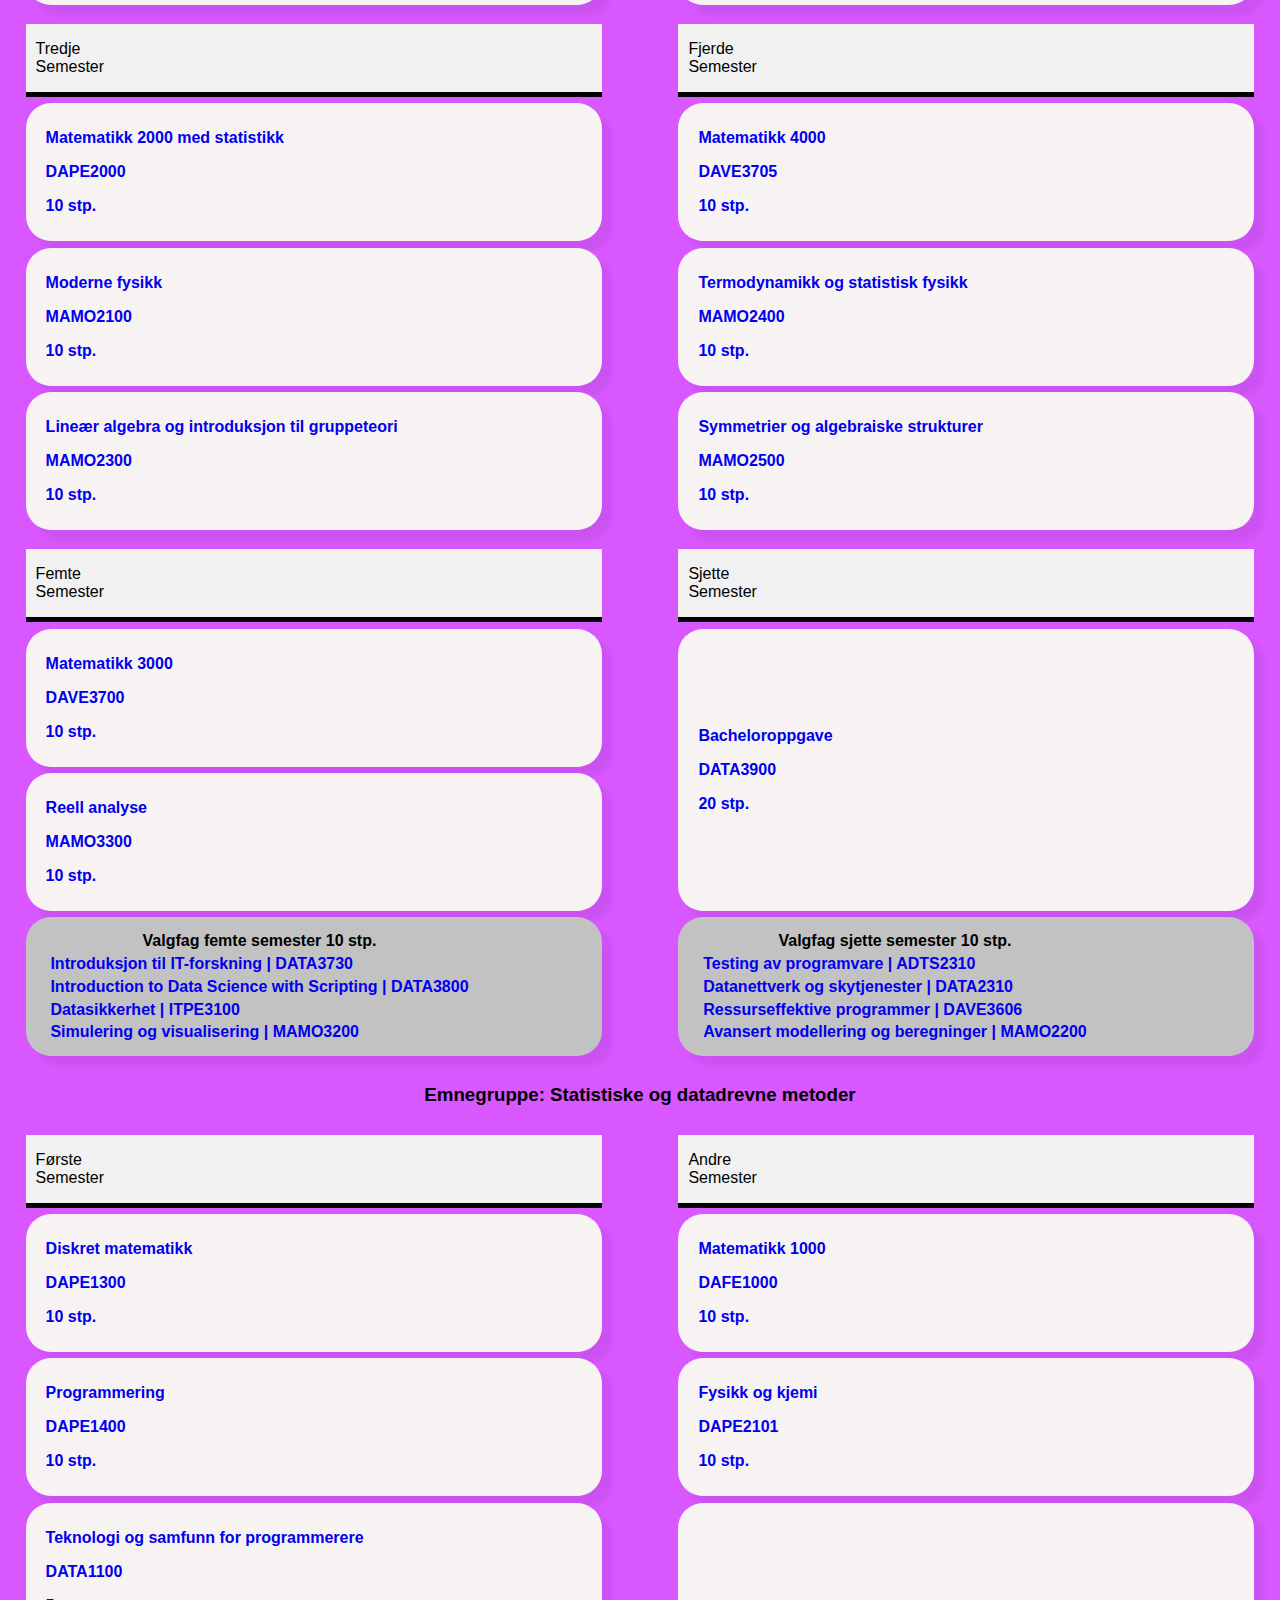
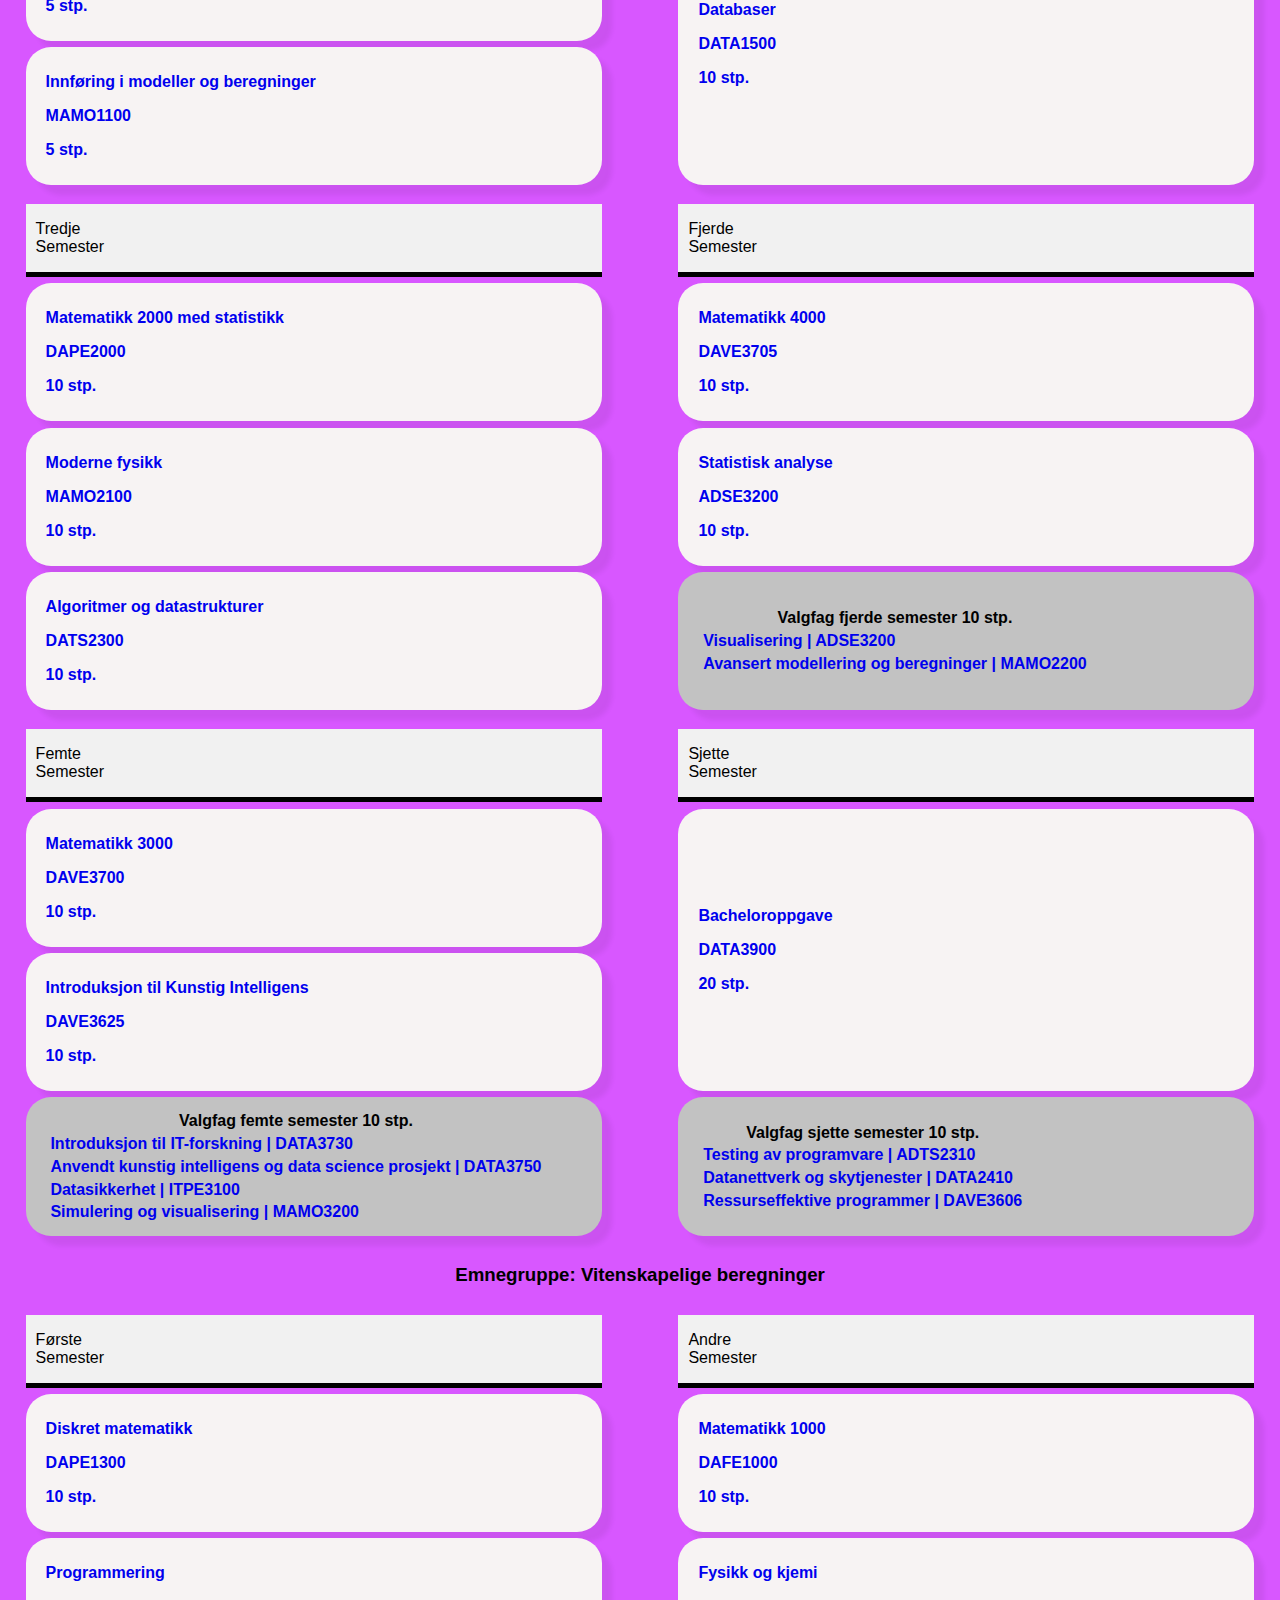
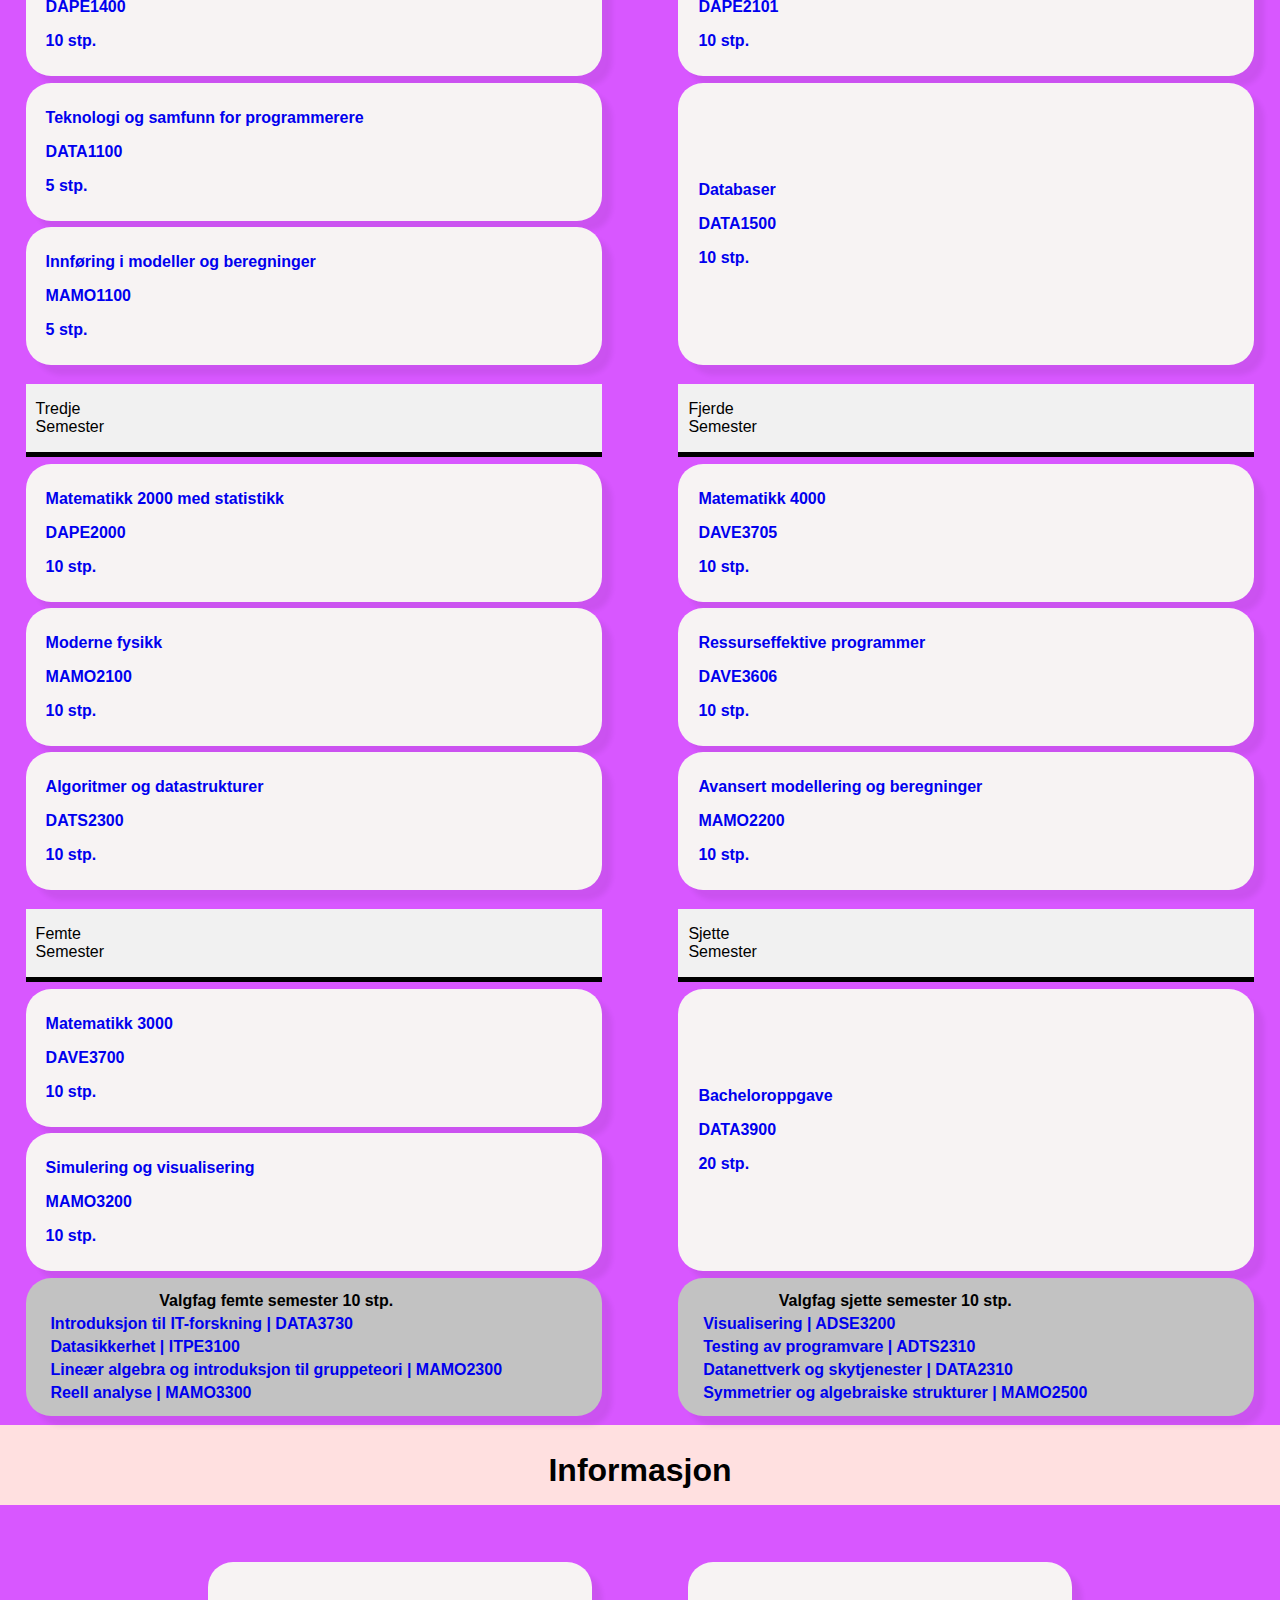
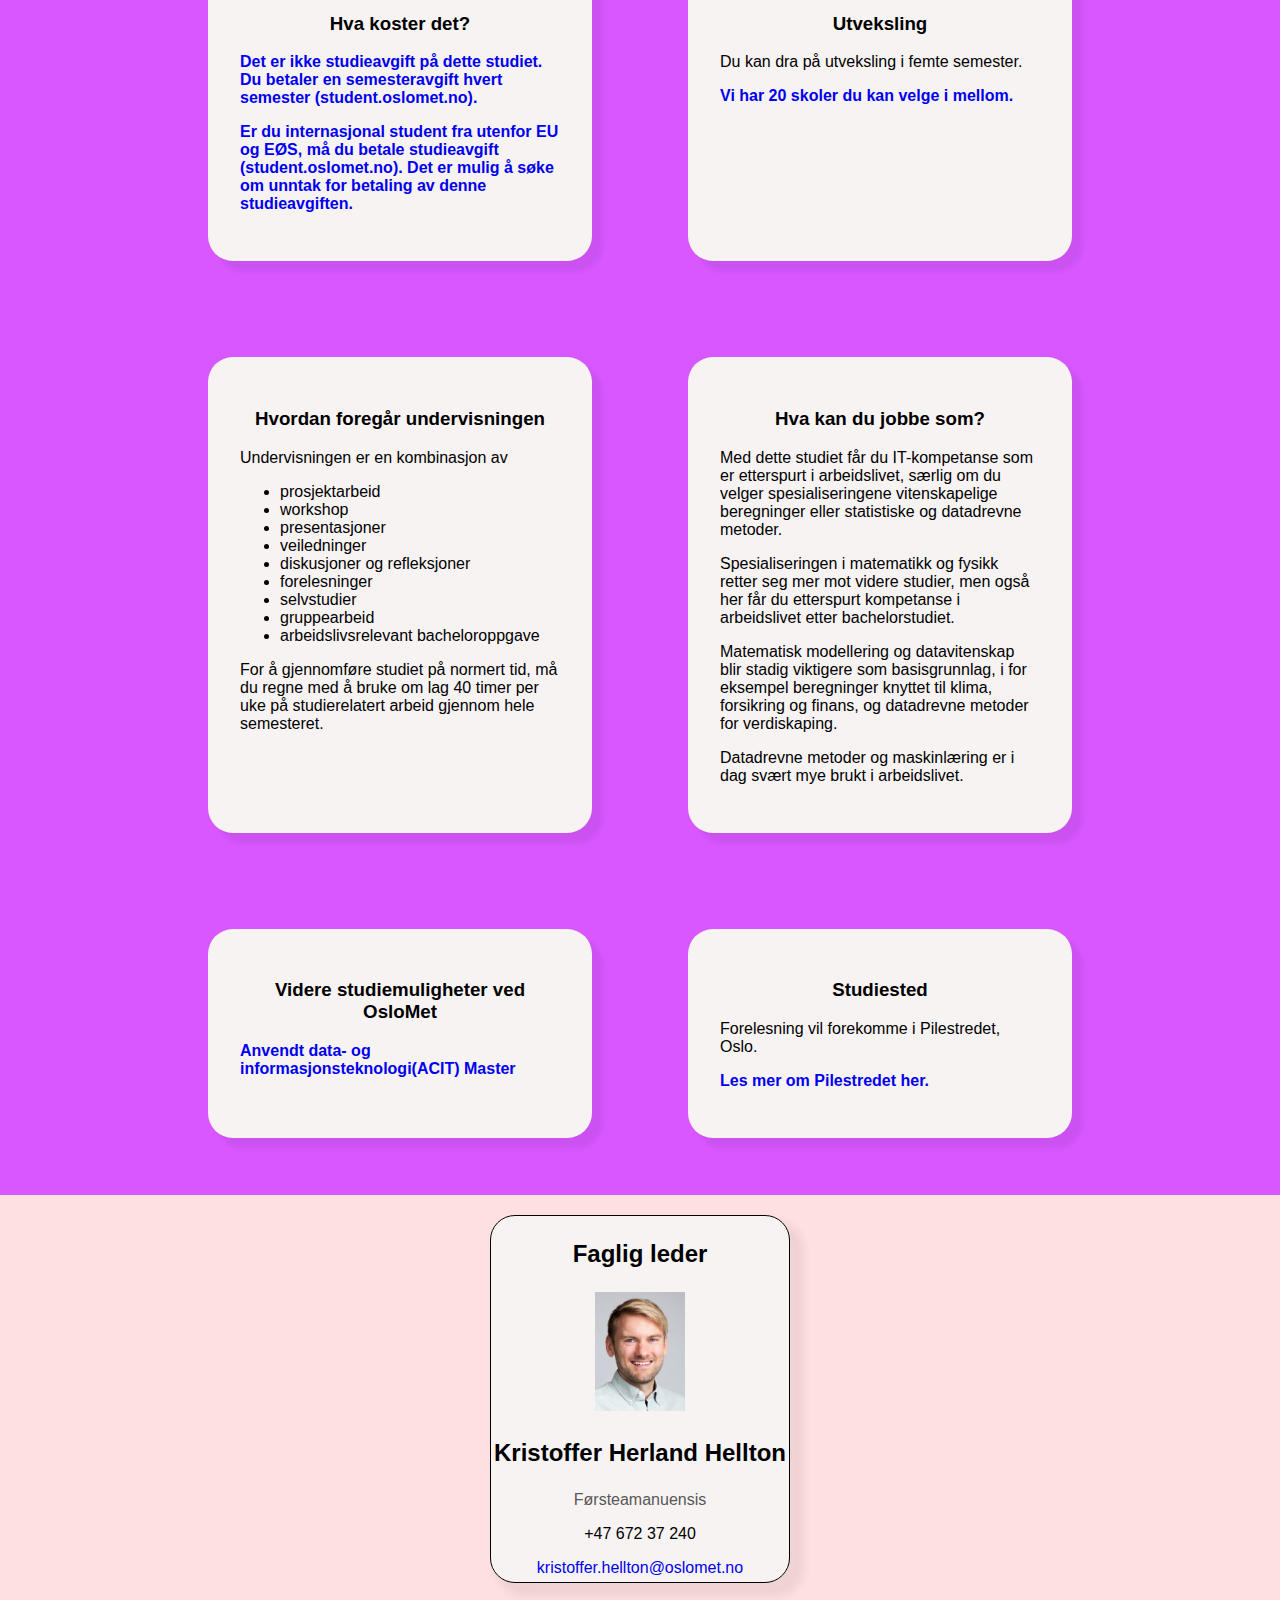
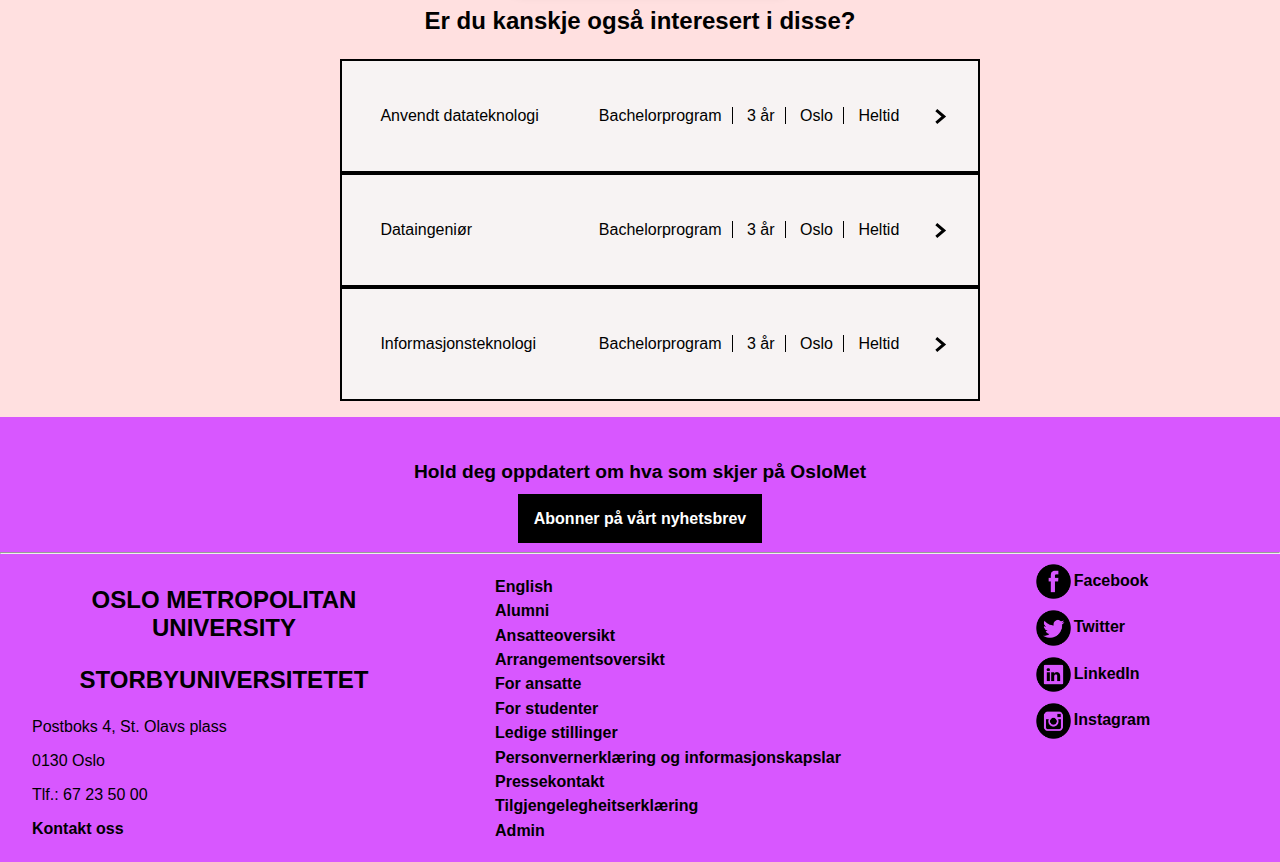
==== commit 91af5839: "Merge branch 'main' of https://github.com/Lindir01/Data1200-Exam" ====
--- a/index.html
+++ b/index.html
@@ -115,7 +115,7 @@
         </article>
         <h2>Informasjon</h2>
                 <!-- Start of info cards part 1 -->
-        <article id="information1" class="section-primary-color card-wrapper"><!-- slurp fix @media 800 .card-wrapper>article -->
+        <article id="informasjon1" class="section-primary-color card-wrapper"><!-- slurp fix @media 800 .card-wrapper>article -->
             <!-- Card 1 -->
             <section class="card link-underline info-box">
                 <h3>Studiestart</h3>
@@ -192,9 +192,6 @@
             </div>
         </div>
         <!--
-        IKKE RØR
-        -->
-        <!--
         The bachelor structure is built using grid. One grid pr subject group. Then inside those grids, there is a grid pr school year.
         default layout:
         fall semester is in row 1
@@ -783,7 +780,6 @@
                     </div>
             </section>
         </article>
-<!-- IKKE RØR END -->
             <h2>Informasjon</h2>
             <!-- Start info card part 2 -->
         <article id="informasjon2" class="section-primary-color card-wrapper"><!-- slurp fix @media 800 .card-wrapper>article -->
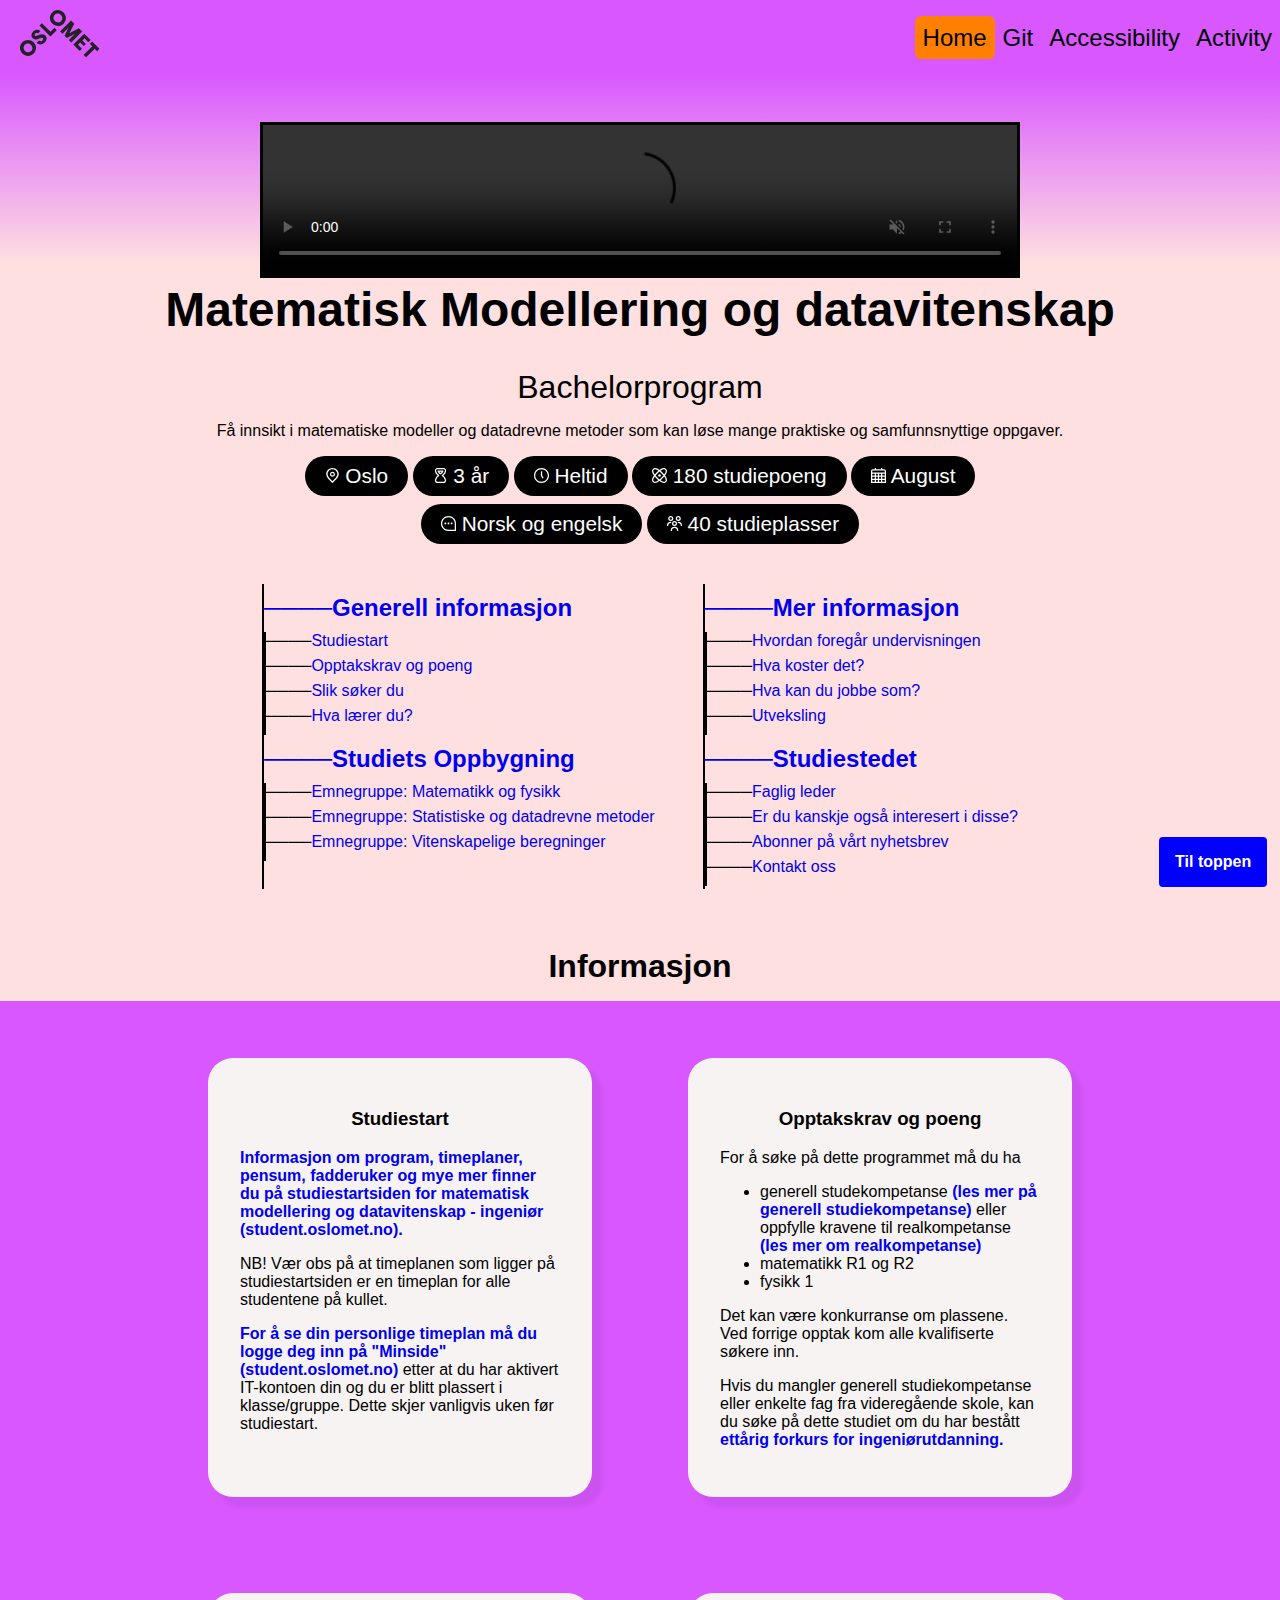
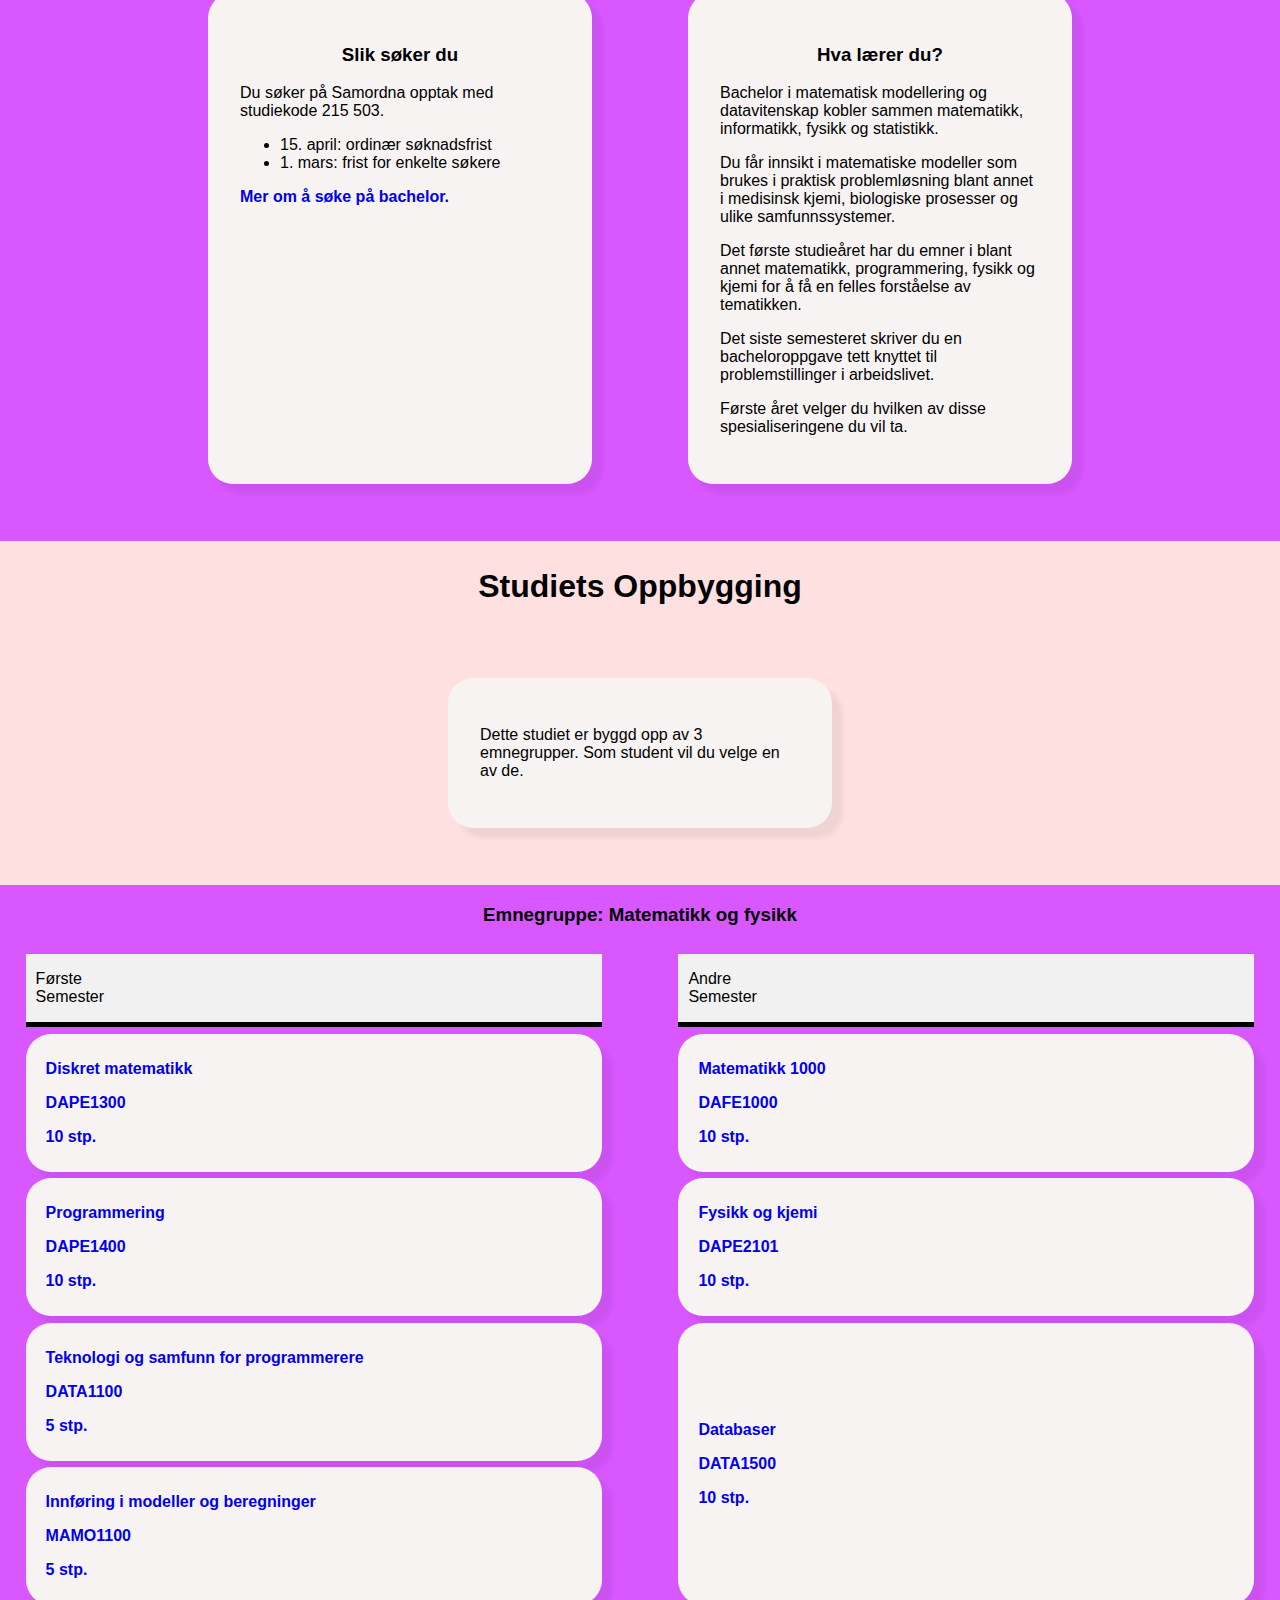
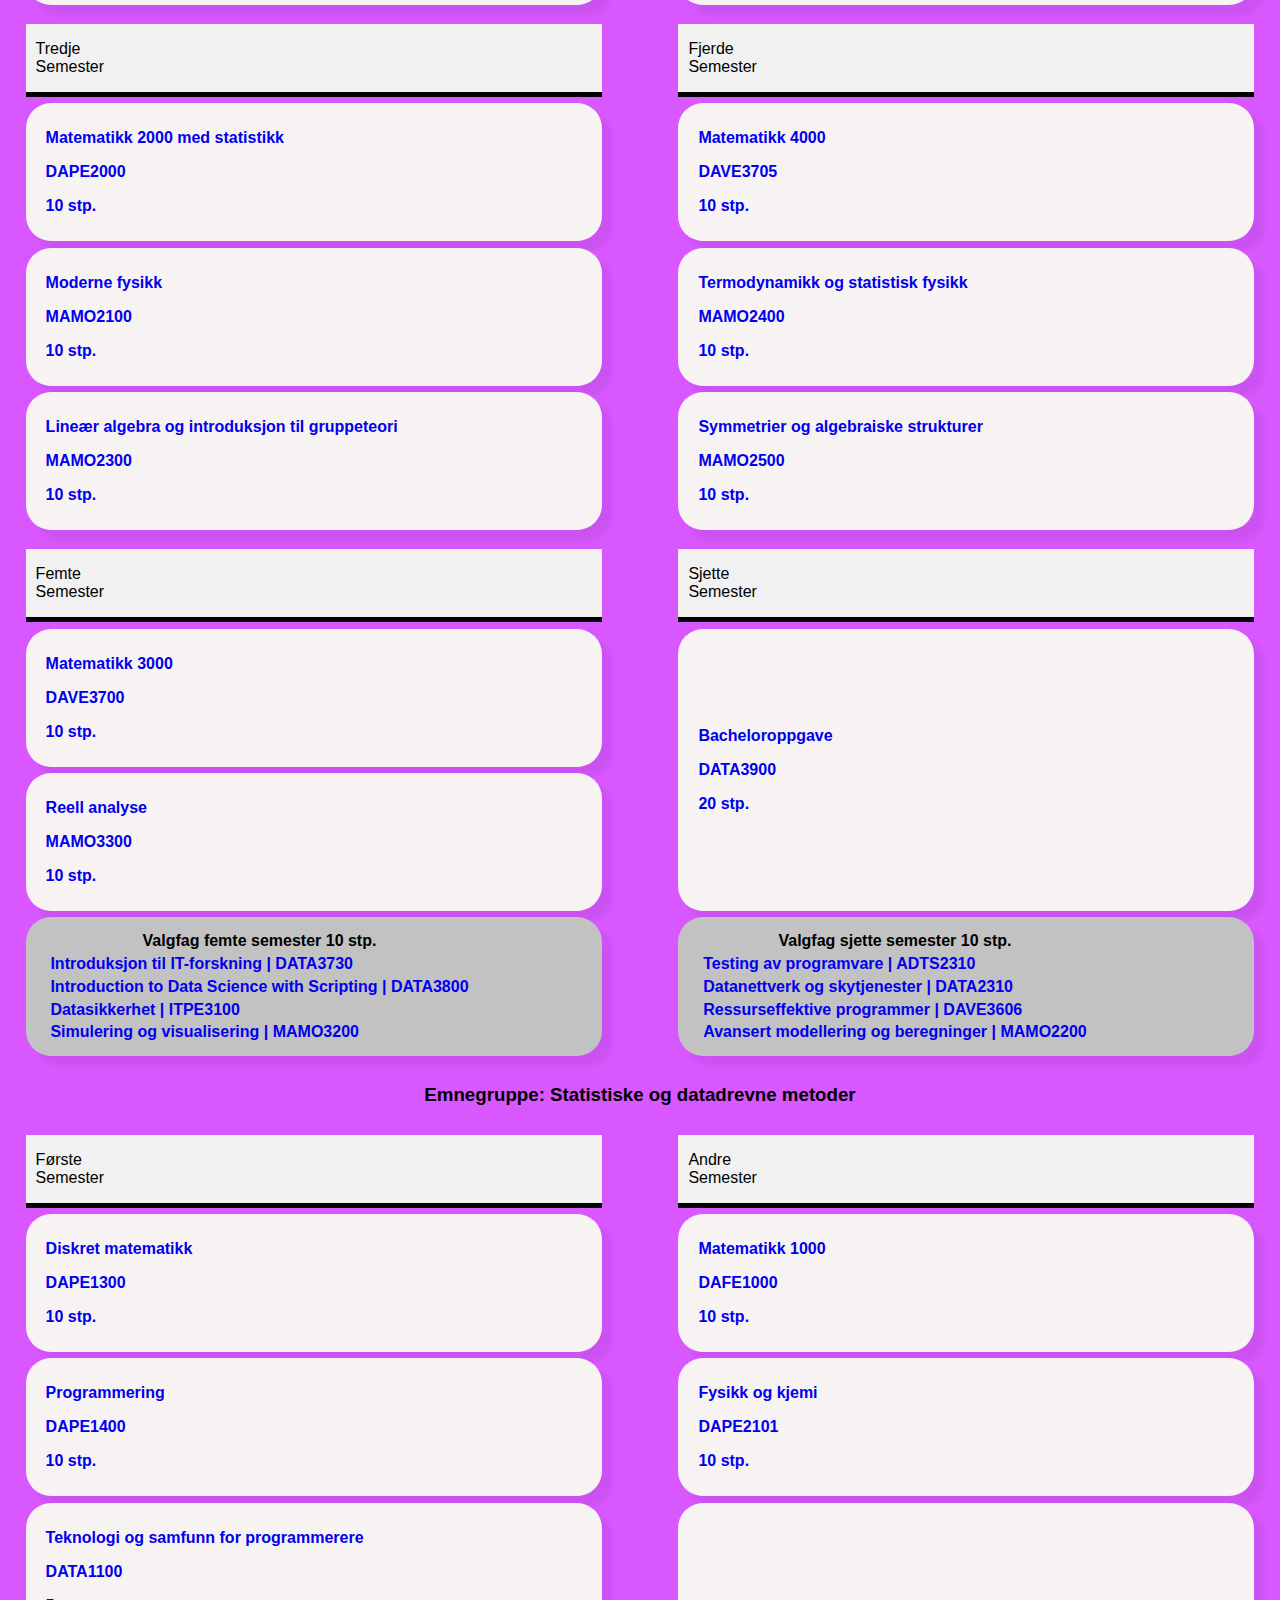
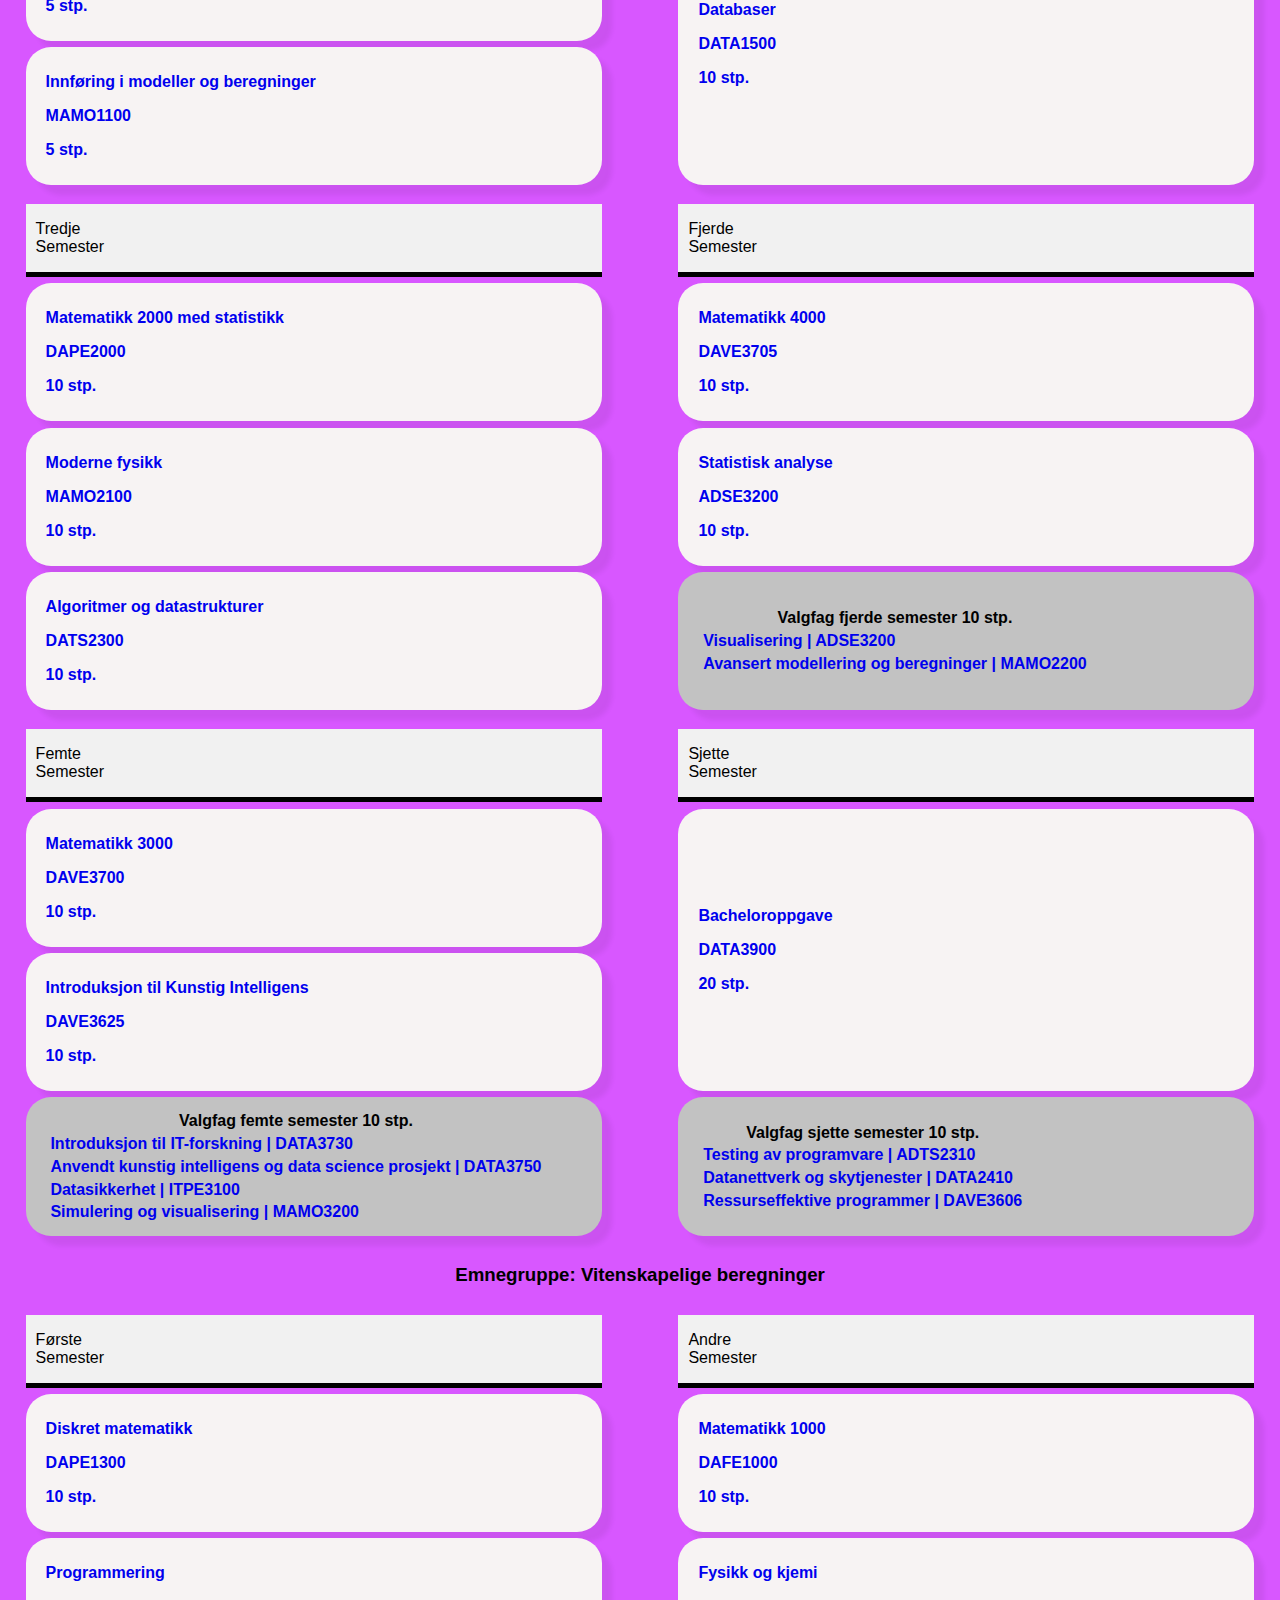
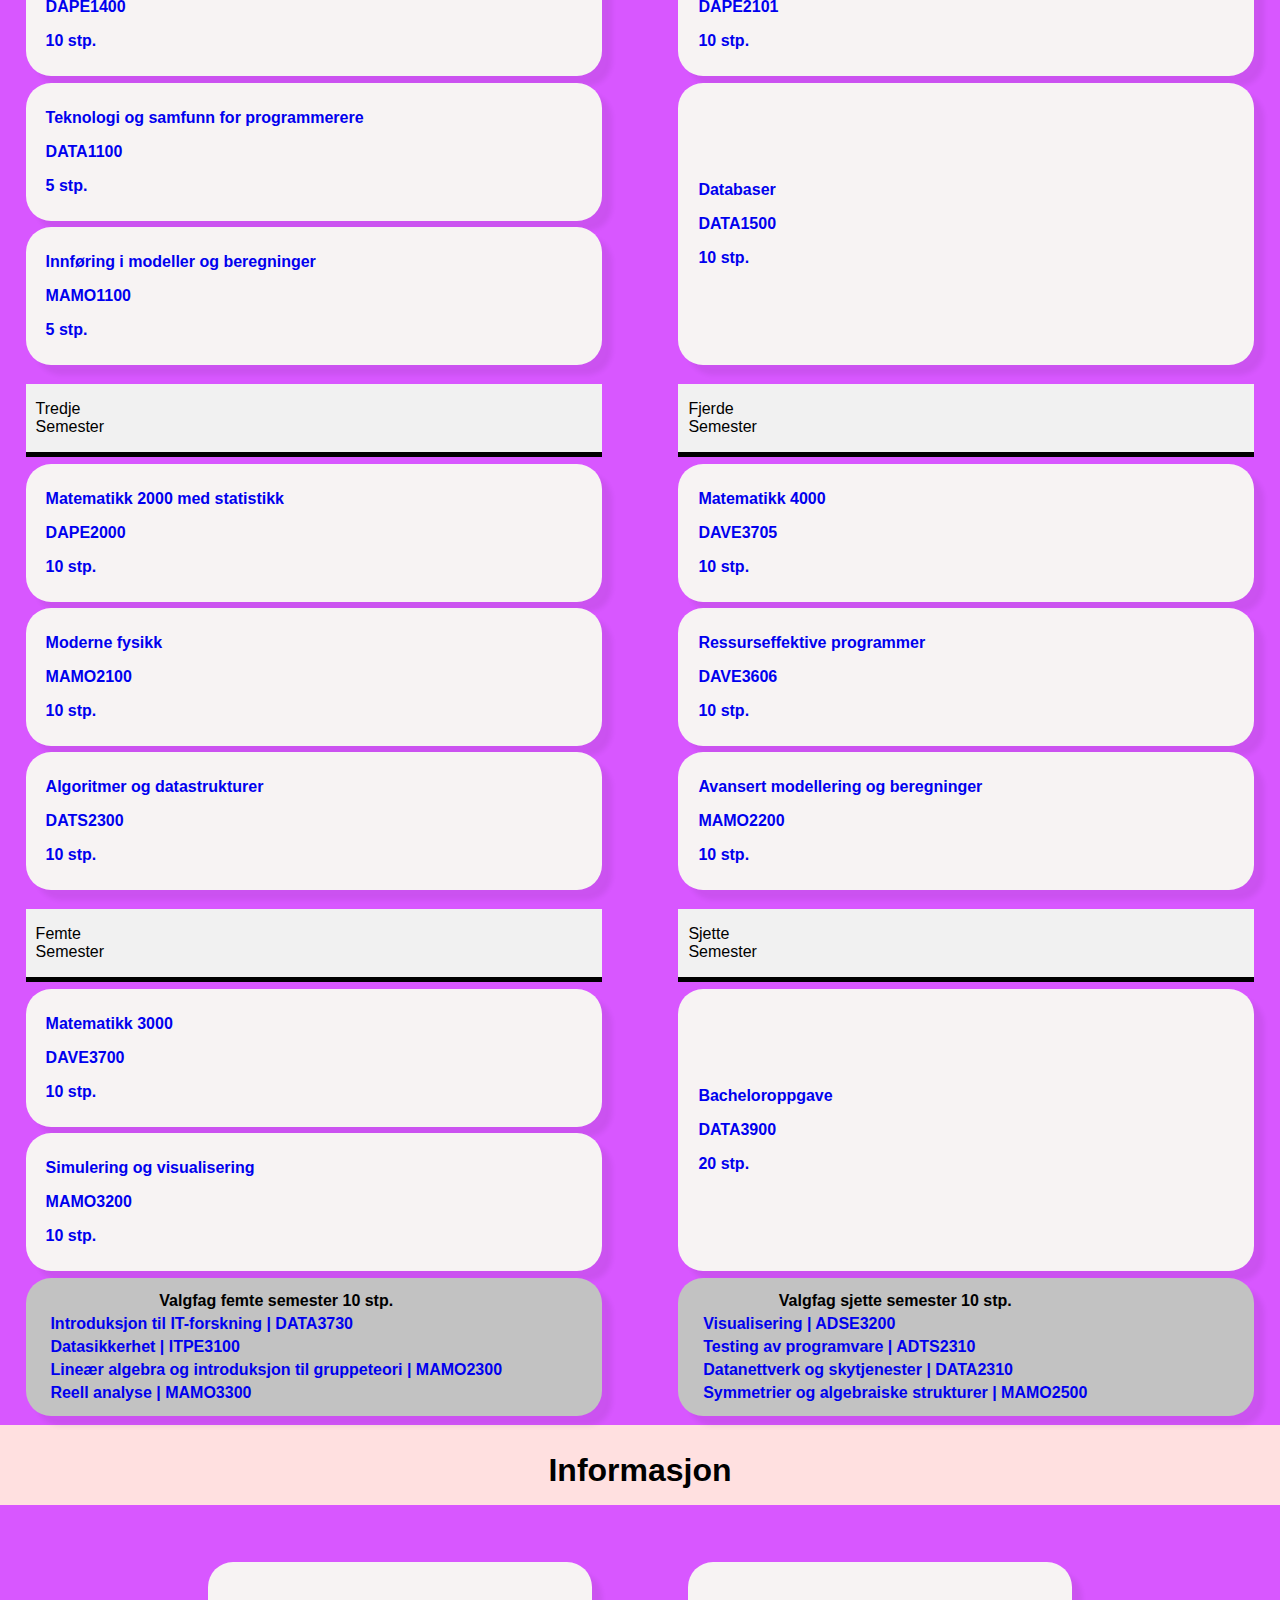
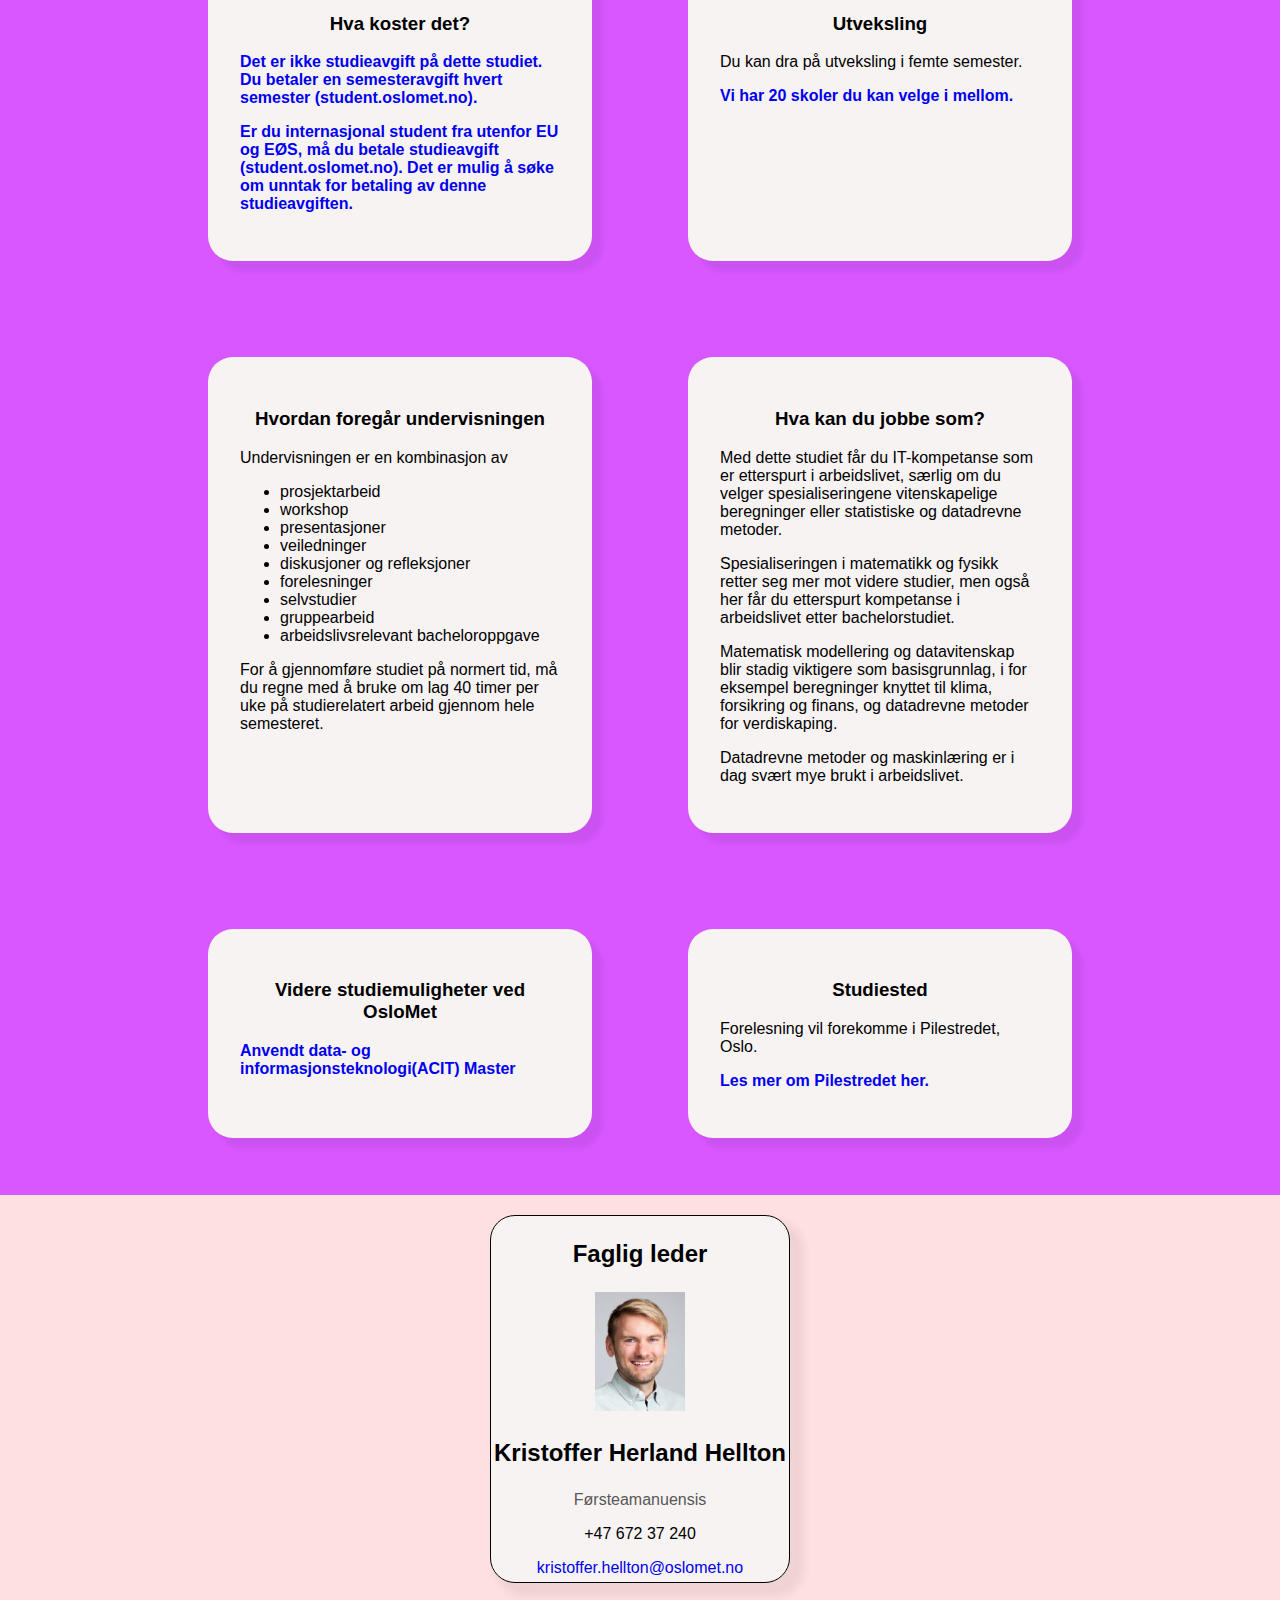
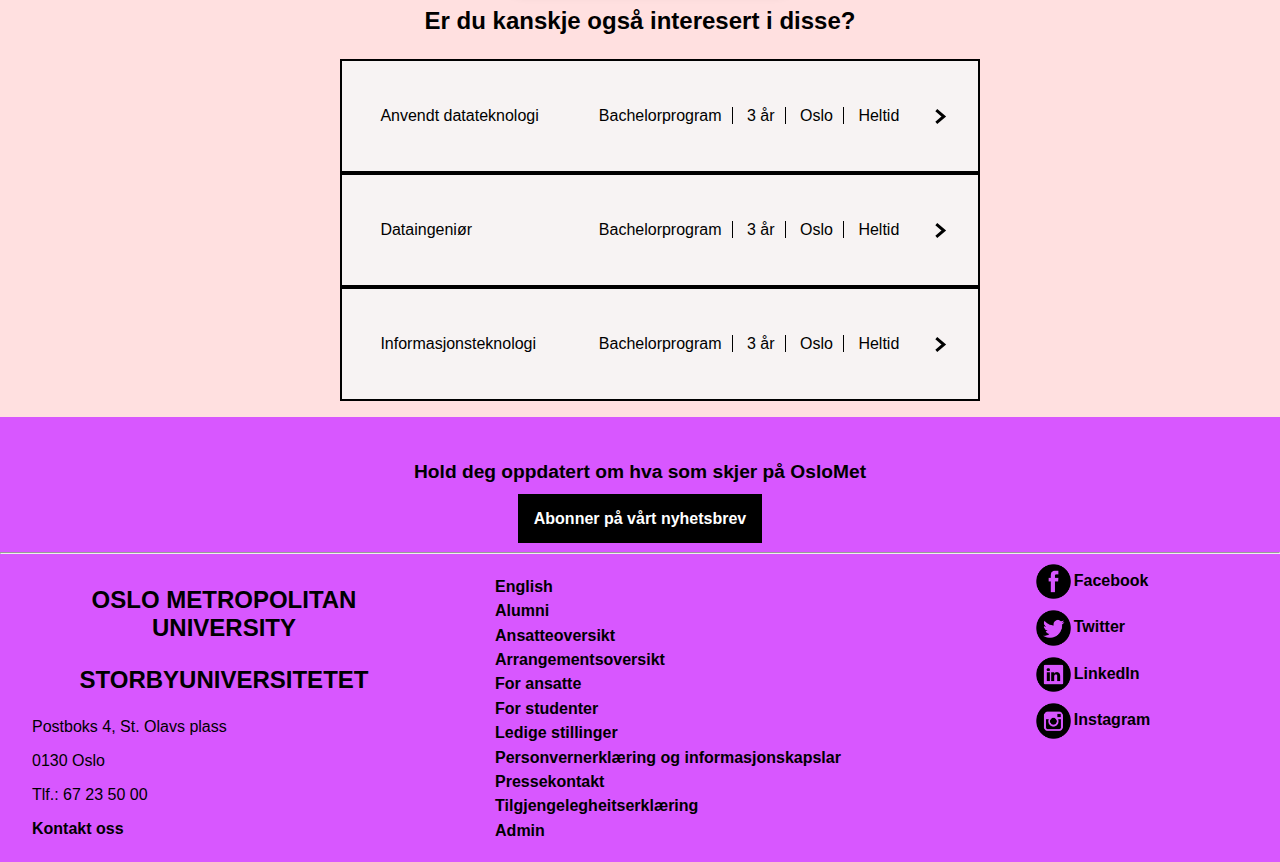
==== commit f2b8396a: "comments" ====
--- a/index.html
+++ b/index.html
@@ -71,7 +71,10 @@
                     40 studieplasser</span>
         </article>
         <a class="skiplinklist" href="#informasjon1">Hopp over innholdsfortegnelse</a>
+
+
         <article class="pagenavigationsection" role="doc-toc" aria-label="page navigation">
+            <!--Nested list to show sections of the site and their sub section that are in the nested list-->
             <ul class="pagenavigation">
                 <li>
                     <a href="#informasjon1">Generell informasjon</a>
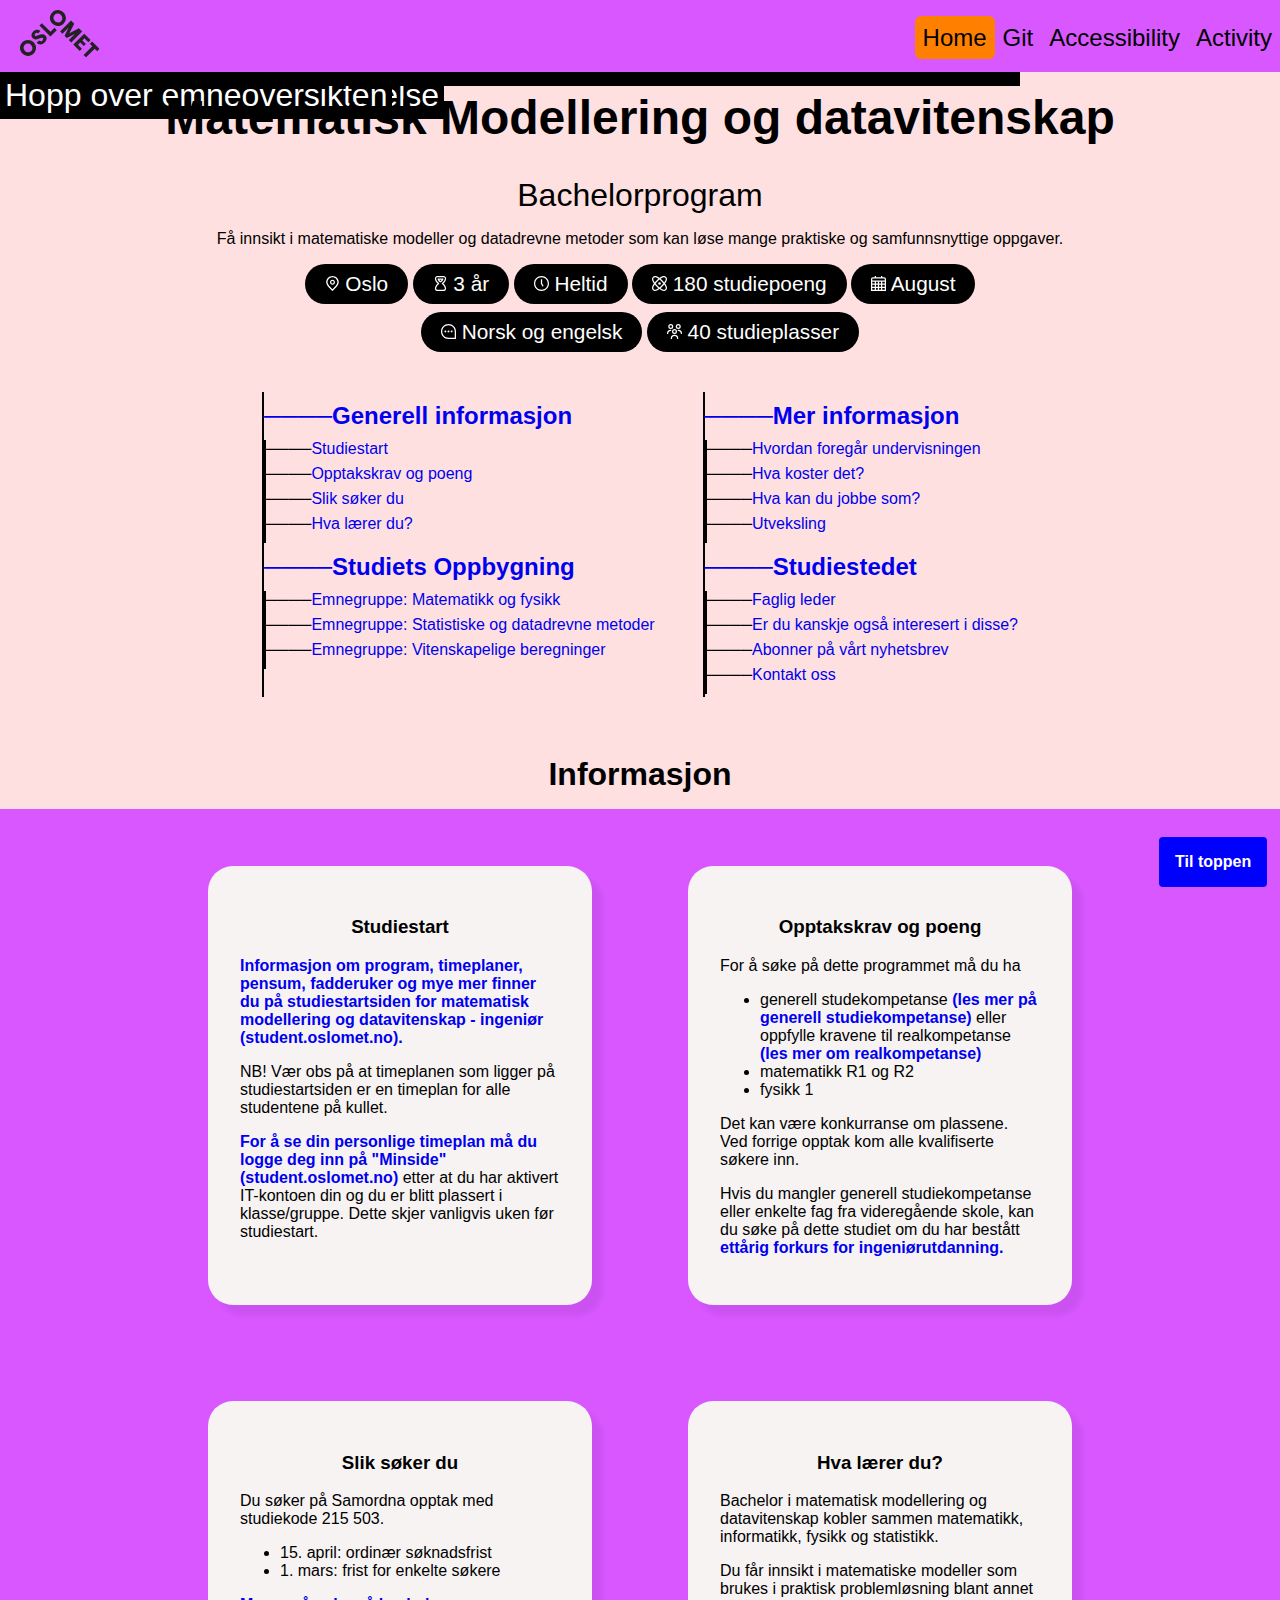
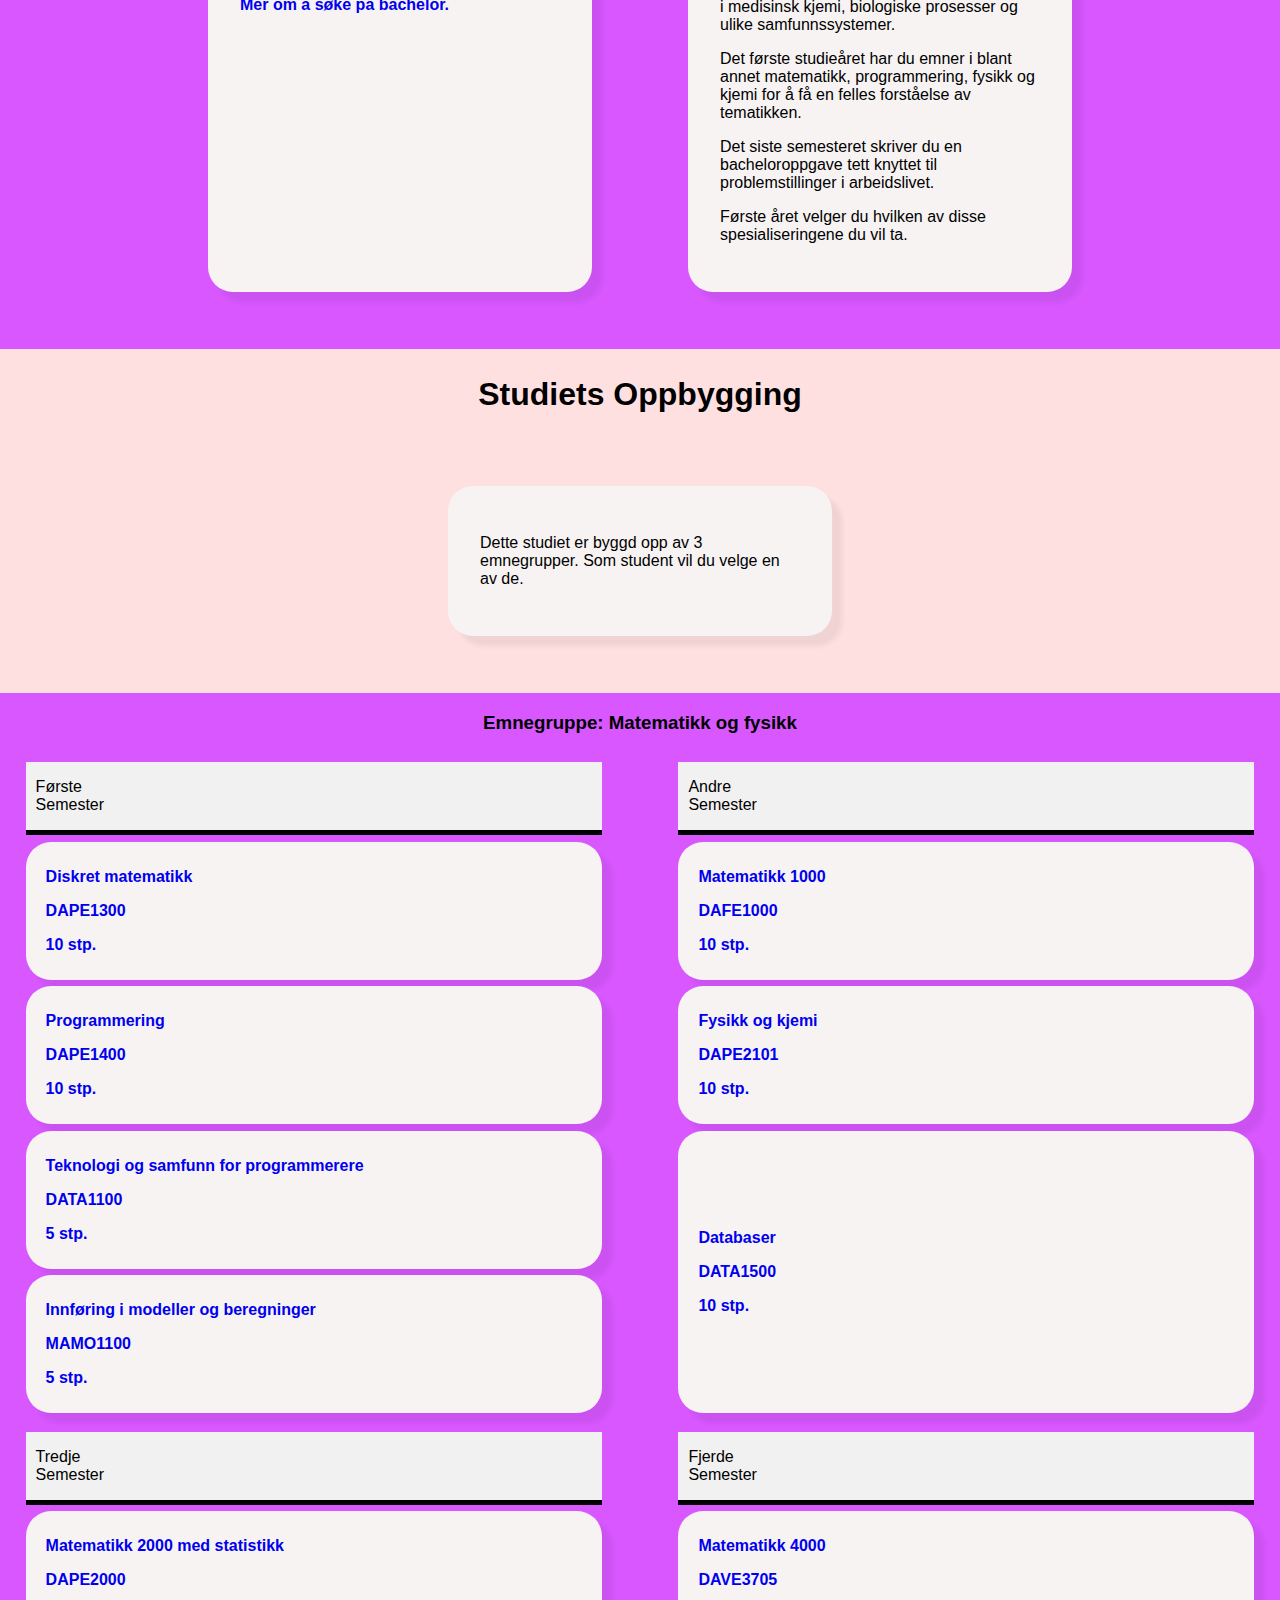
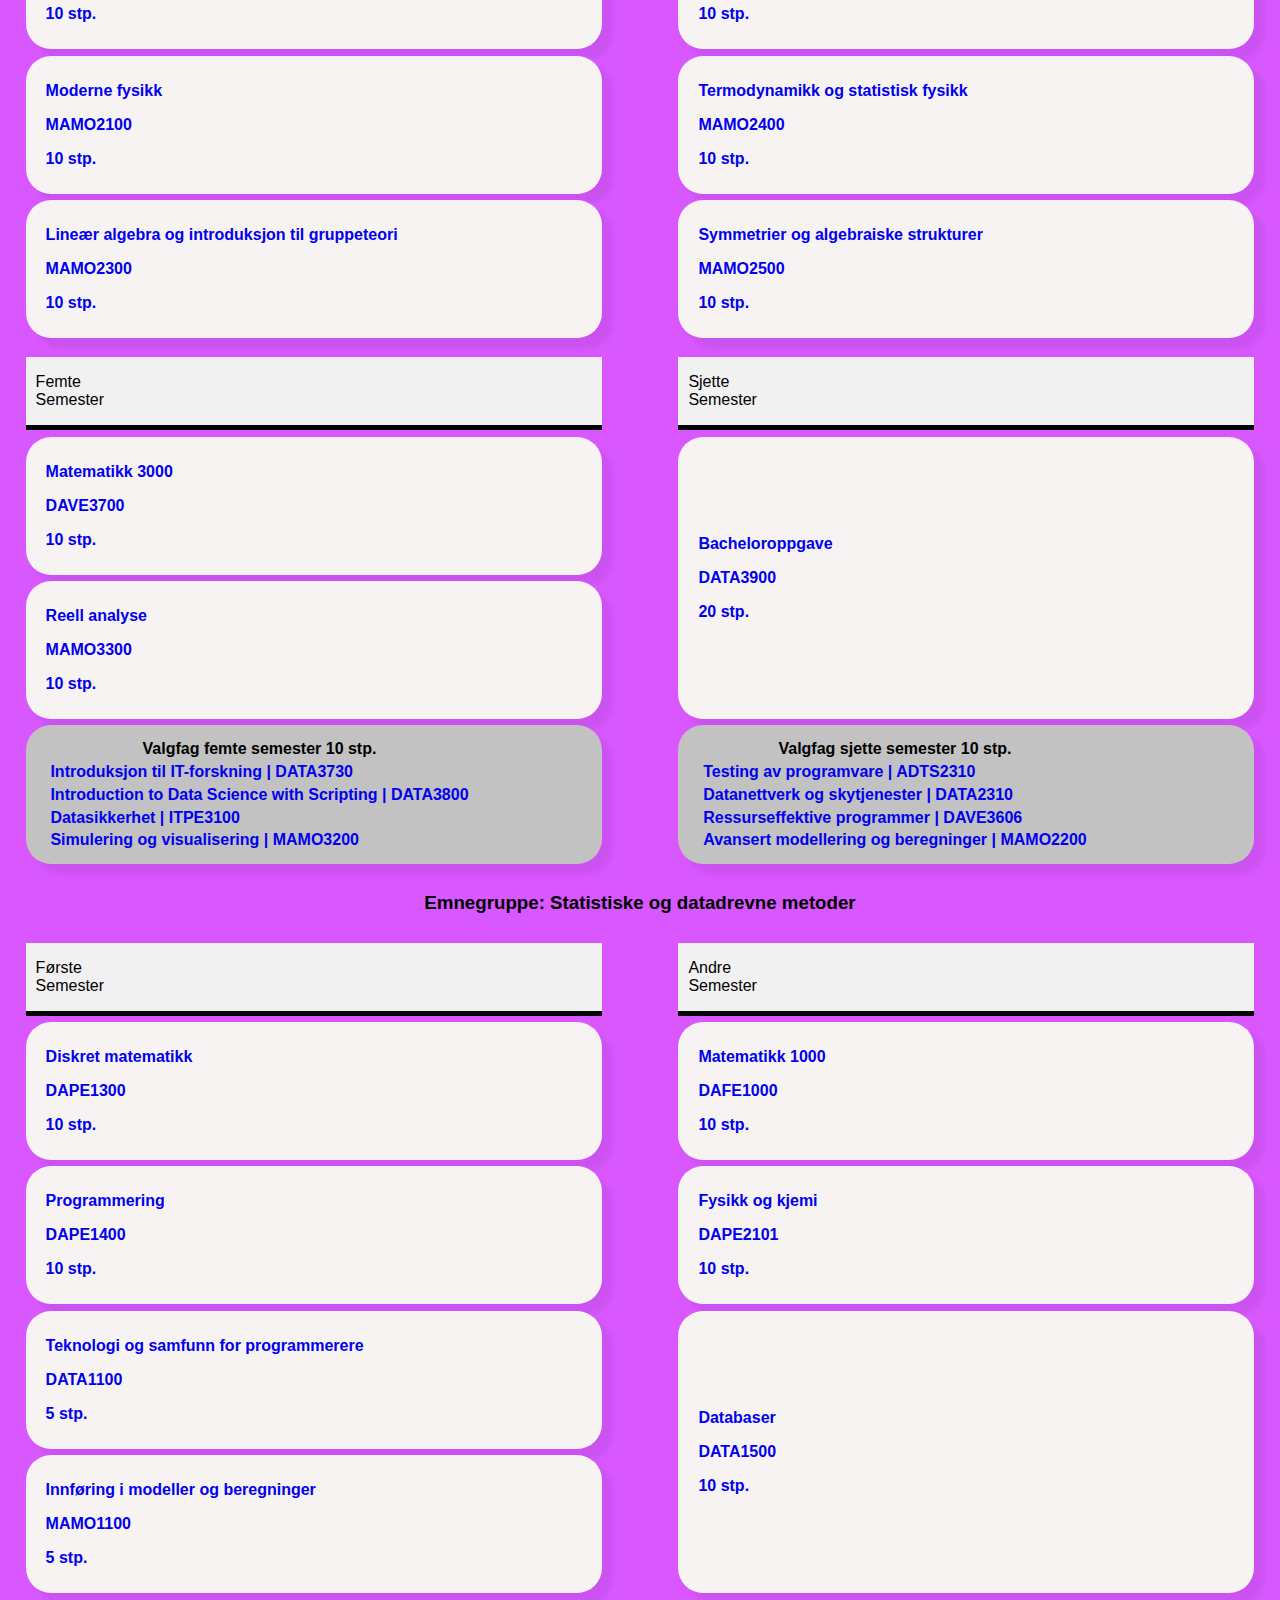
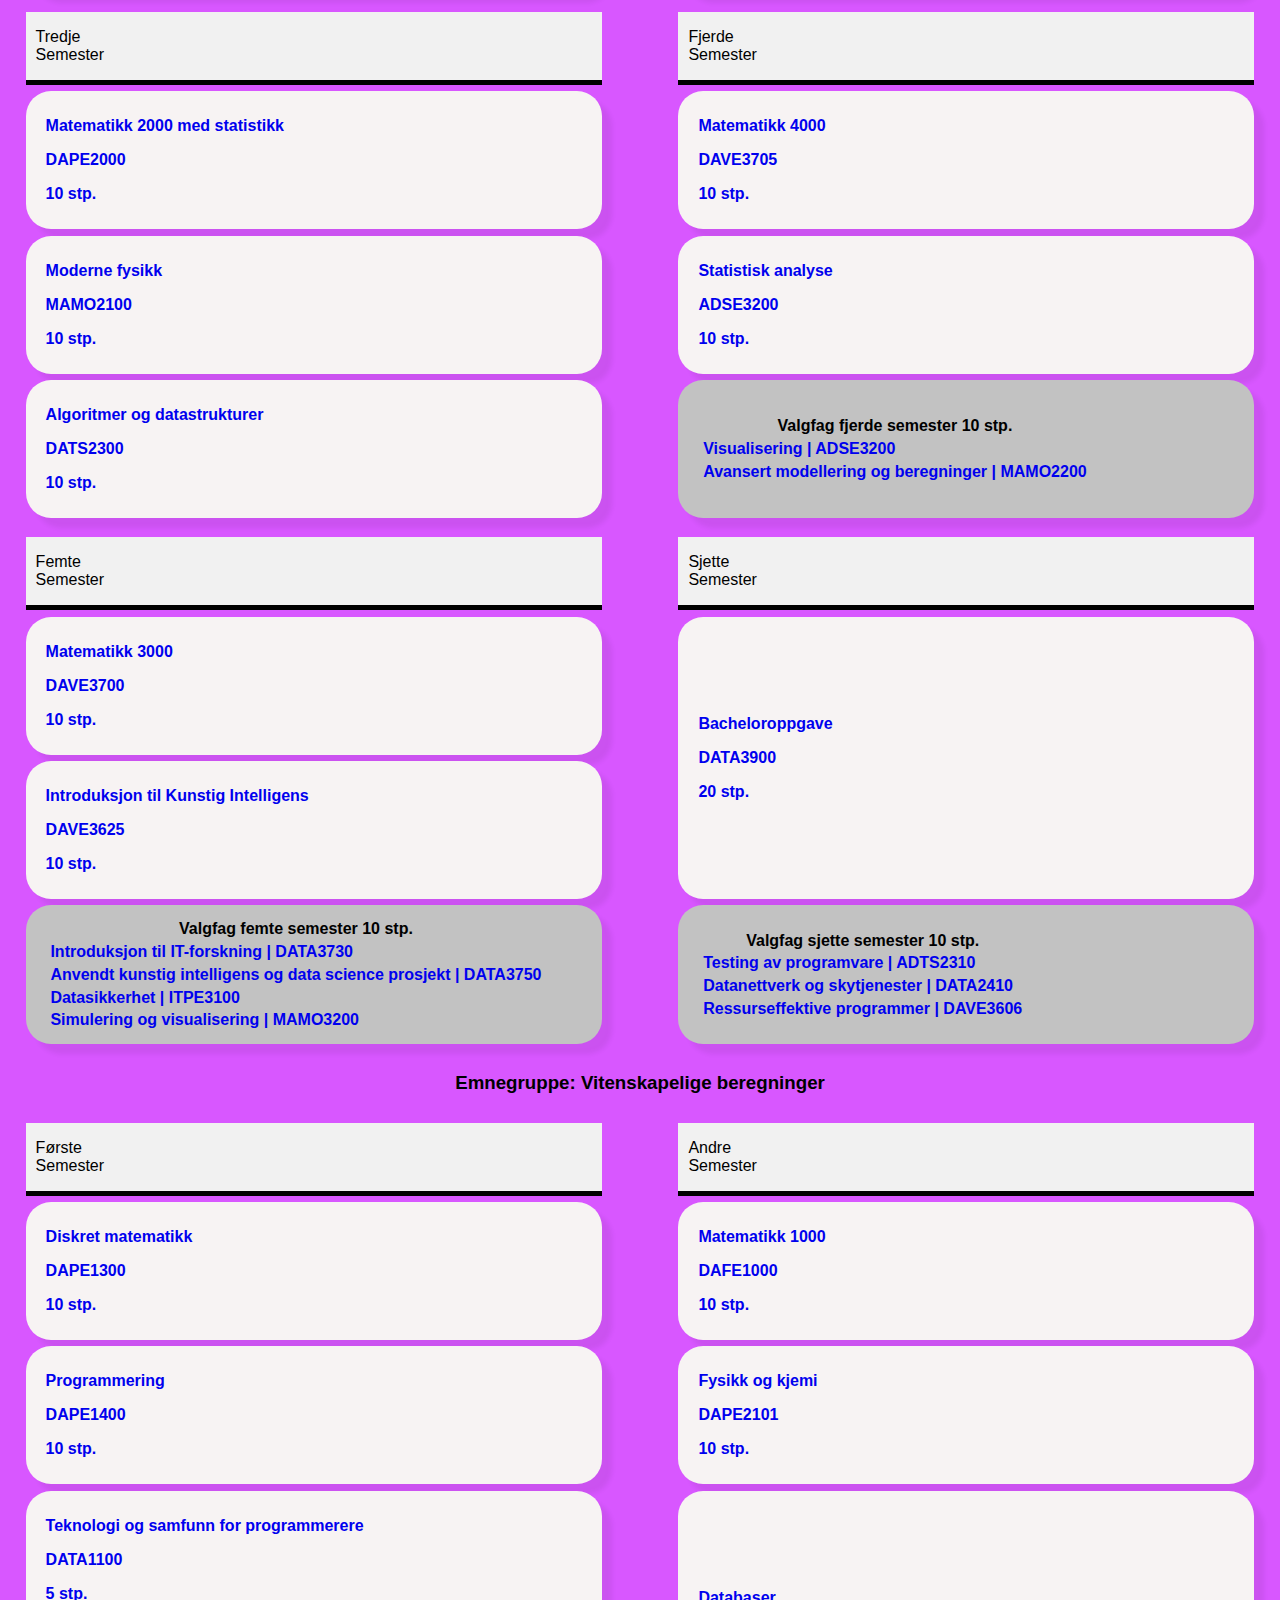
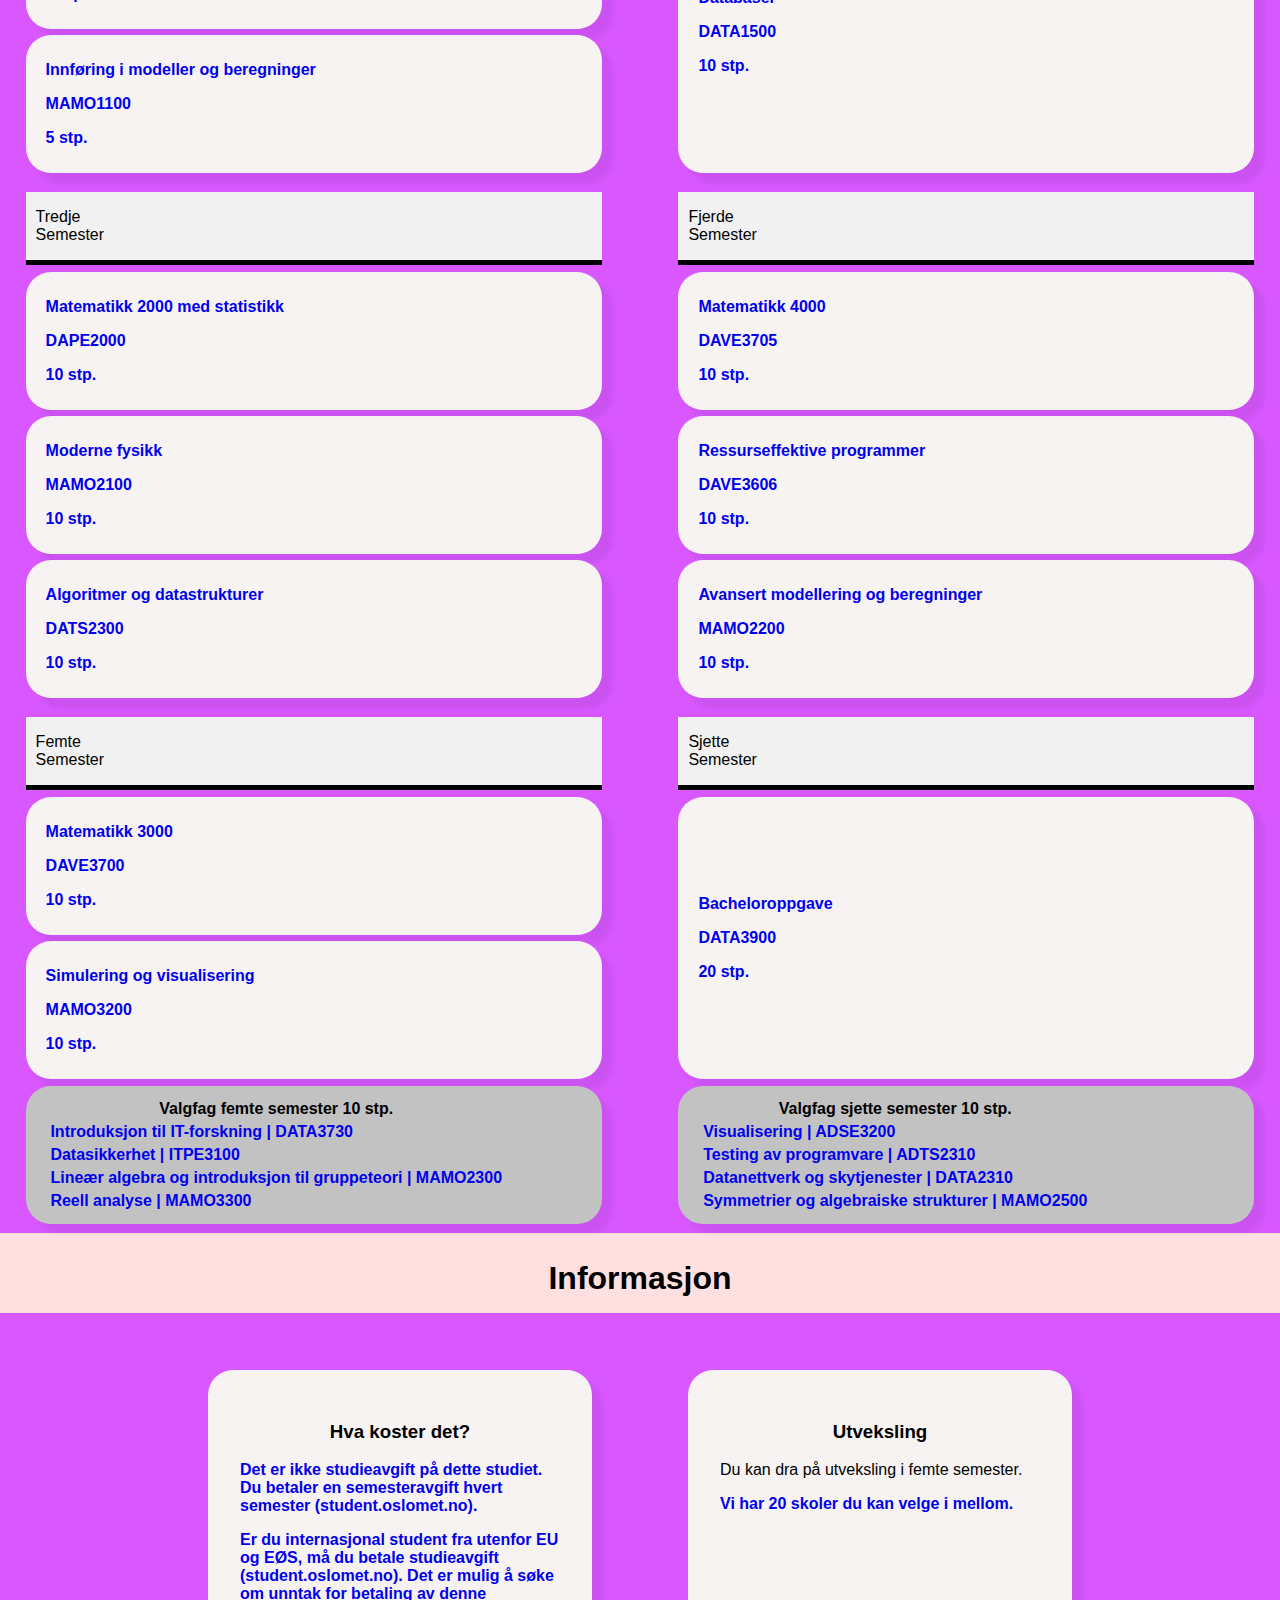
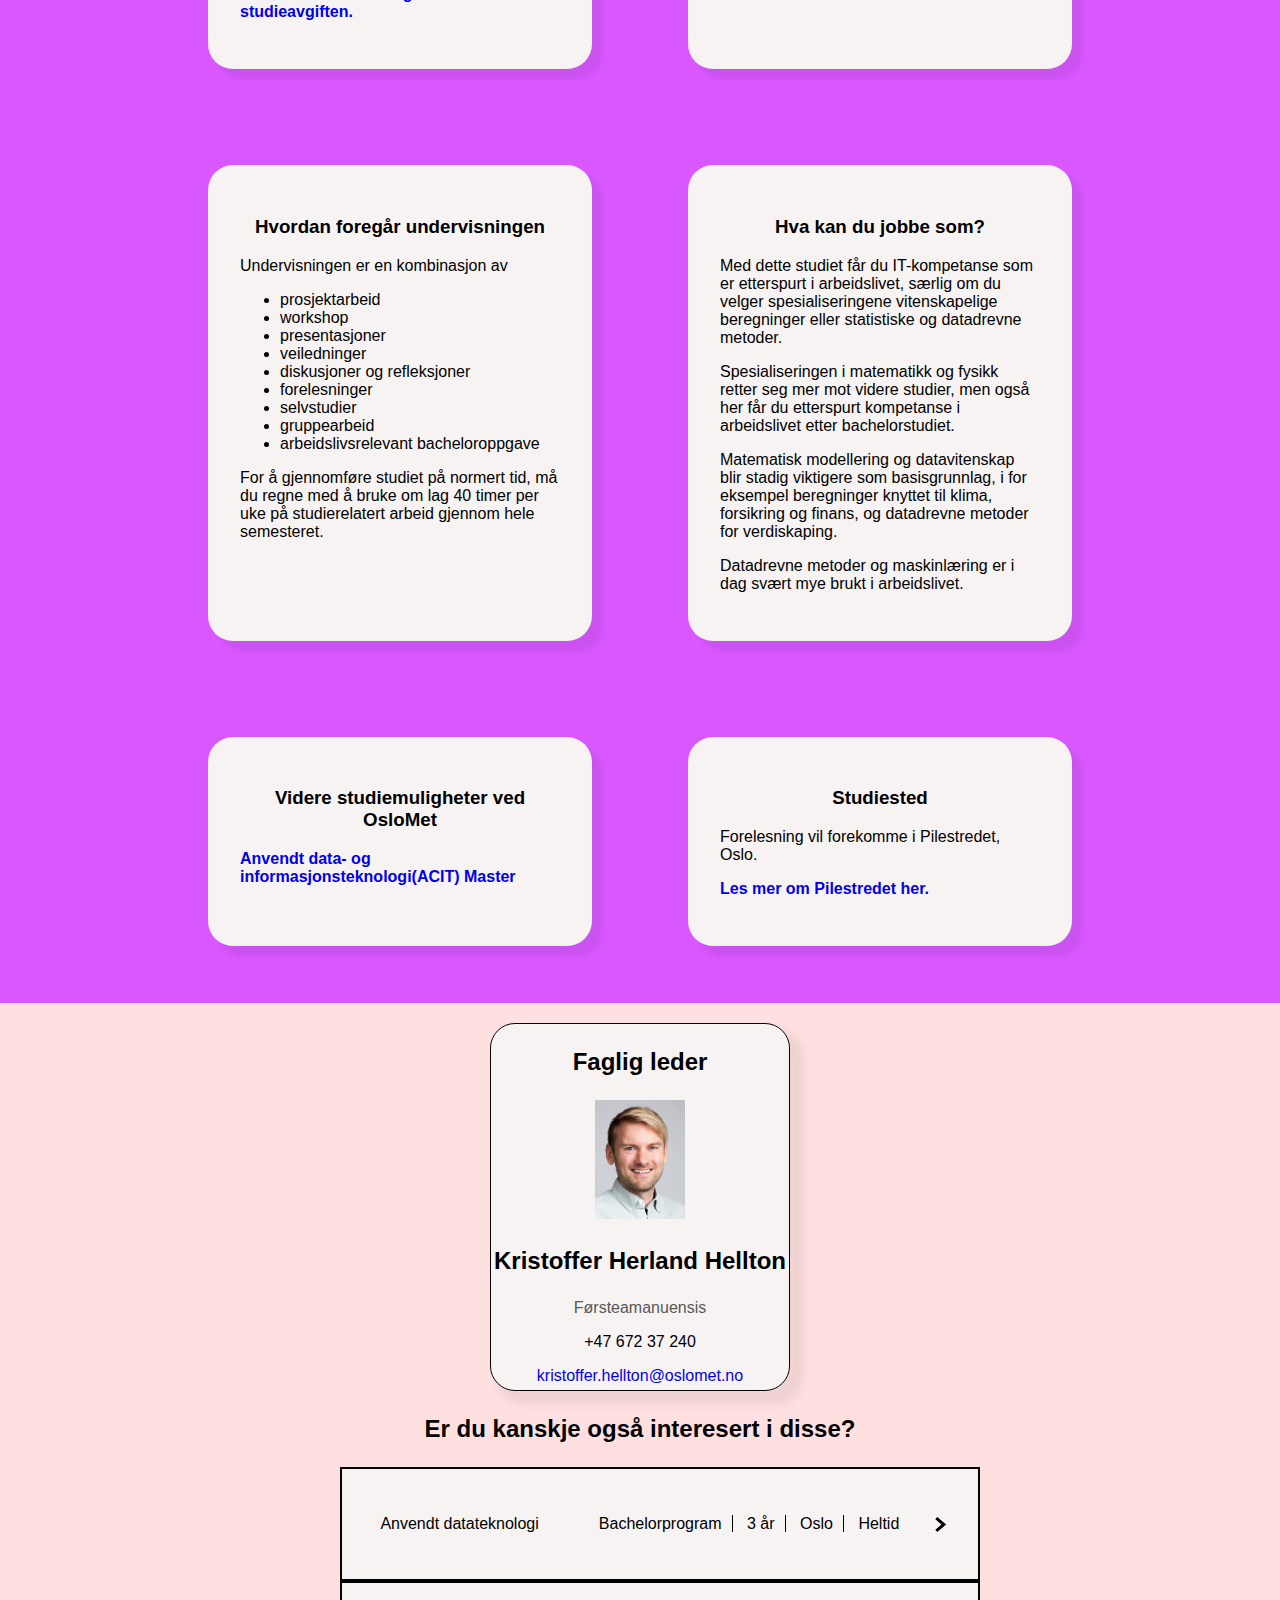
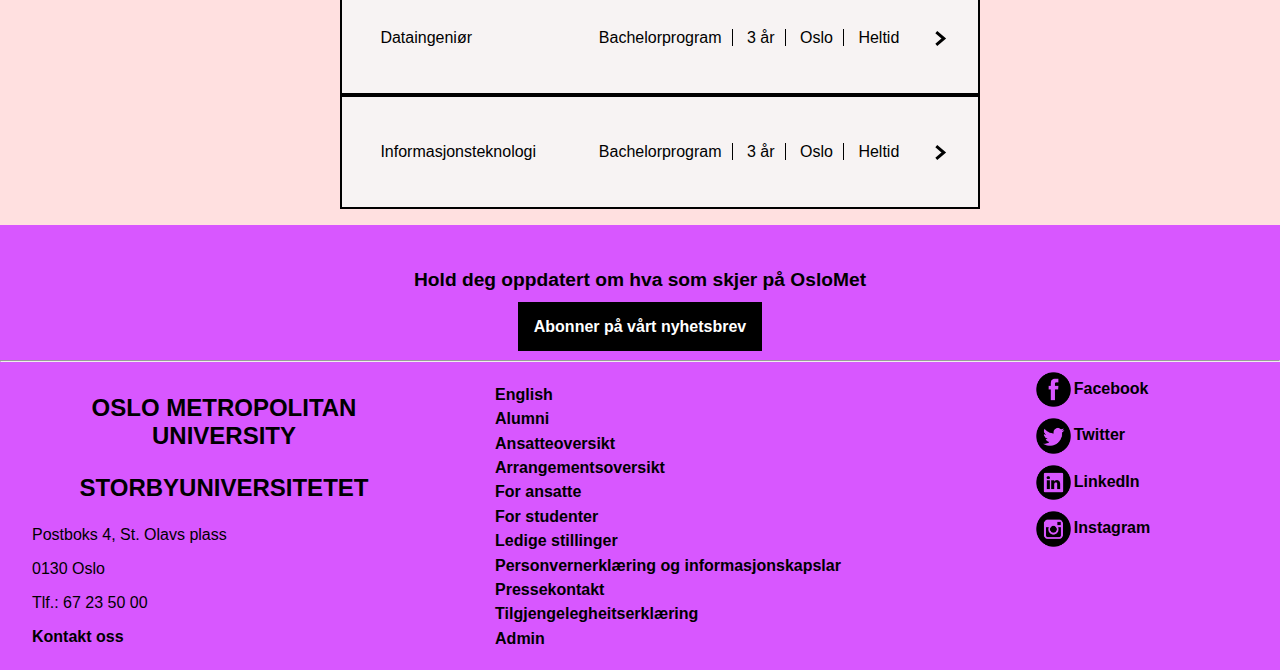
==== commit 94067997: "More detailed alt="" and other minor fixes" ====
--- a/index.html
+++ b/index.html
@@ -13,7 +13,7 @@
     <header>
 
         <!--for accesebility -->
-        <a class="skiplinklist" href="#main">Hopp til innhold</a>
+        <a class="skip-link-list" href="#main">Hopp til innhold</a>
 
 
         <nav class="navbar">
@@ -70,12 +70,12 @@
             <span class="tag-cloud" title="Studieplasser"><img src="media/images/index/user-icon.svg" alt="Studieplasser" width="15px" height="15px">
                     40 studieplasser</span>
         </article>
-        <a class="skiplinklist" href="#informasjon1">Hopp over innholdsfortegnelse</a>
-
-
-        <article class="pagenavigationsection" role="doc-toc" aria-label="page navigation">
+        <a class="skip-link-list" href="#informasjon1">Hopp over innholdsfortegnelse</a>
+
+
+        <article class="page-navigation-section" role="doc-toc" aria-label="page navigation">
             <!--Nested list to show sections of the site and their sub section that are in the nested list-->
-            <ul class="pagenavigation">
+            <ul class="page-navigation">
                 <li>
                     <a href="#informasjon1">Generell informasjon</a>
                     <ul>
@@ -94,7 +94,7 @@
                     </ul>
                 </li>
             </ul>
-            <ul class="pagenavigation">
+            <ul class="page-navigation">
                 <li>
                     <a href="#informasjon2">Mer informasjon</a>
                     <ul>
@@ -188,7 +188,7 @@
         </article>
         <!-- End of info cards part 1 -->
         <h2>Studiets Oppbygging </h2>
-        <a class="skiplinklist" href="#informasjon2">Hopp over emneoversikten</a>
+        <a class="skip-link-list" href="#informasjon2">Hopp over emneoversikten</a>
         <div class="card-wrapper"><!-- slurp fix @media 800 .card-wrapper>article  -->
             <div class="card info-box">
                 <p>Dette studiet er byggd opp av 3 emnegrupper. Som student vil du velge en av de.</p>
@@ -207,7 +207,7 @@
             <section id="Emnegruppe-MF" class="subject-goup">
                 <h3>Emnegruppe: Matematikk og fysikk</h3>
             </section>
-            <section class="year-wrapper" role="table" aria-label="Oppbygging emnegruppe: Matematikk og fysikk">
+            <section class="year-wrapper" role="region" aria-label="Oppbygging emnegruppe: Matematikk og fysikk">
                     <div class="year1" role="row" aria-label="Fag i første studie år">
                         <div class="semester-wrapper">
                             <div class="semester01" role="cell" aria-label="Første Semester">
@@ -396,7 +396,7 @@
             <section id="Emnegruppe-SD" class="subject-goup">
                     <h3>Emnegruppe: Statistiske og datadrevne metoder</h3>
             </section>
-            <section class="year-wrapper" role="table" aria-label="Oppbygging emnegruppe: Statistiske og datadrevne metoder">
+            <section class="year-wrapper" role="region" aria-label="Oppbygging emnegruppe: Statistiske og datadrevne metoder">
                     <div class="year1" role="row" aria-label="Fag i første studie år">
                         <div class="semester-wrapper">
                             <div class="semester01" role="cell">
@@ -596,7 +596,7 @@
             <section id="Emnegruppe-VB" class="subject-goup">
                     <h3>Emnegruppe: Vitenskapelige beregninger</h3>
             </section>
-            <section class="year-wrapper" role="table" aria-label="Oppbygging emnegruppe: Vitenskapelige beregeninger">
+            <section class="year-wrapper" role="region" aria-label="Oppbygging emnegruppe: Vitenskapelige beregeninger">
                     <div class="year1" role="row" aria-label="Fag i første studie år">
                         <div class="semester-wrapper">
                             <div class="semester01" role="cell">
@@ -970,10 +970,10 @@
             <!--Class for the social media links-->
             <ul class="sosiale">
                 <!--We got the social media icons from  Picons Social, a website where you can download free to use icons-->
-                <li><a href="https://www.facebook.com/oslomet/"><img src="media\images\shared\facebook-icon.png" width="40px" height="40px">Facebook</a></li>
-                <li><a href="https://twitter.com/oslomet"><img src="media\images\shared\twitter-icon.png" width="40px" height="40px">Twitter</a></li>
-                <li><a href="https://no.linkedin.com/school/oslomet/"><img src="media\images\shared\linkedin-icon.png" width="40px" height="40px">LinkedIn</a></li>
-                <li><a href="https://www.instagram.com/oslomet/?hl=nb"><img src="media\images\shared\instagram-icon.png" width="40px" height="40px">Instagram</a></li>
+                <li><a href="https://www.facebook.com/oslomet/"><img src="media\images\shared\facebook-icon.png" width="40px" height="40px" alt="">Facebook</a></li>
+                <li><a href="https://twitter.com/oslomet"><img src="media\images\shared\twitter-icon.png" width="40px" height="40px" alt="">Twitter</a></li>
+                <li><a href="https://no.linkedin.com/school/oslomet/"><img src="media\images\shared\linkedin-icon.png" width="40px" height="40px" alt="">LinkedIn</a></li>
+                <li><a href="https://www.instagram.com/oslomet/?hl=nb"><img src="media\images\shared\instagram-icon.png" width="40px" height="40px" alt="">Instagram</a></li>
             </ul>
         </article>
     </footer>
--- a/style/main.css
+++ b/style/main.css
@@ -45,6 +45,7 @@
 
 html {
     scroll-behavior: smooth;
+    background-color: var(--secondarycolor);
 }
 
 :root {
@@ -71,7 +72,6 @@
 body {
     margin: 0;
     padding: 0;
-    background-color: var(--secondarycolor);
     font-family: Arial, Helvetica, sans-serif;
     font-size: 1rem;
 }
@@ -134,6 +134,7 @@
 .text-section .heading{font-size: 2rem;}
 
 .center-text {
+    text-align: center;
     margin-left: auto;
     margin-right: auto;
 }
@@ -220,17 +221,15 @@
     min-width: 350px;            
 }
 
-
-
-.pagenavigationsection {
+.page-navigation-section {
     display: flex;
     gap: 3rem;
     padding-top: 1rem;
     padding-bottom: 1rem;
 }
 
-.pagenavigation,
-.pagenavigation ul  {
+.page-navigation,
+.page-navigation ul  {
     border-left-width: 2px;
     border-left-style: solid;
     border-left-color: black;
@@ -241,7 +240,7 @@
 }
 
 
-.pagenavigation>li>a {
+.page-navigation>li>a {
     margin-top: 0.67em;
     margin-bottom: 0.67em;
     font-size: 1.5em;
@@ -249,12 +248,12 @@
     line-height: 2em;
 }
 
-.pagenavigation>li>ul>li {padding-bottom: 7px;}
-
-.pagenavigation>li>a::before,
-.pagenavigation ul li::before {content: "────";}
-
-/* Class for scrolling */
+.page-navigation>li>ul>li {padding-bottom: 7px;}
+
+.page-navigation>li>a::before,
+.page-navigation ul li::before {content: "────";}
+
+/* Class for containing the "Scroll up" button, setting the position to fixed in the corner */
 .scroll-top {
     position: fixed;
     z-index: 12;
@@ -262,6 +261,8 @@
     bottom: 1vw;
     right: 1vw;
 }
+
+/* Sets the visual elements on the "button" */
 
 .scroll-top a {
     border-radius: .25rem;
@@ -395,7 +396,7 @@
 
 
 /* -Media */
-.firstmedia {
+.first-media {
     margin-top: -12%;
     margin-left: auto;
     margin-right: auto;
@@ -423,7 +424,7 @@
     background-color: var(--secondarycolor);
 }
 
-.colorbox {
+.color-box {
     height: 15vmax;
     width: 100%;
     background-image: linear-gradient(var(--primarycolor), var(--secondarycolor));
@@ -447,7 +448,7 @@
 */
 
 /* -Index */
-a.skiplinklist {
+a.skip-link-list {
     position: absolute;
     z-index: -10;
     overflow: hidden;
@@ -460,8 +461,8 @@
     background-color: var(--black);
 }
 
-a.skiplinklist:focus,
-a.skiplinklist:active {
+a.skip-link-list:focus,
+a.skip-link-list:active {
     z-index: 10;
     overflow: auto;
 }
@@ -590,15 +591,15 @@
 
 .year-wrapper {
     display: grid;
-    grid-template-rows: 20vw 2vw 20vw 2vw;
+    grid-template-rows: 22vw 5vw 22vw 4vw;
     justify-items: center;
     margin-top: 10px;
 }
 
 .semester-wrapper {
     display: grid;
-    grid-template-rows: 9vw 0.5vw 9vw;
-    grid-template-columns: 8vh 15vh 15vh 15vh 15vh 18vh 18vh;
+    grid-template-rows: 11vw 0.5vw 11vw 1vw;
+    grid-template-columns: 8vh 18vh 18vh 18vh 18vh 20vh 20vh;
     grid-gap: 0.5vw;
     align-items: center;
     width: 100%;
@@ -773,27 +774,25 @@
 
 /*activityFooter klassen er laget spesefikt for Activity-pagen, slik at footeren skiller seg ut fra de andre sidene og bedre matcher temaet til siden.*/
 /* Makes paragraphs in footer bigger and more like a title */
-.activityFooter p {
+.activity-footer p {
     padding: 0.5rem;
     font-size: larger;
     font-weight: 600;
 }
 
 /* Makes the link appear as a button */
-.activityFooter a {
+.activity-footer a {
     padding: 1rem;
     color: white;
     background-color: var(--black);
 }
 
 /* Changes the apperance of the activityFooter, and makes the text aligned to the center*/
-.activityFooter {
+.activity-footer {
     padding: 7px;
     text-align: center;
     background-color: lightgrey;
 }
-
-
 
 /* Hero Activity START https://www.w3schools.com/howto/howto_css_hero_image.asp*/
 .hero-activity {
@@ -864,12 +863,12 @@
     color: var(--white);
 }
 
-/* on hover burgermenu item in activity change color, but not logo ass it should not have hover effect */
+/* targets only the menu -> change background color on items when hovered*/
 .navbar-activity .navlist:hover:not(.active, .logo-a, .hamburger-toggle-container) {
     background-color: hsl(0, 1%, 32%);
 }
 
-/* when burger menu button clicked changes the menu element to show/expand */
+/* buger menu expands when toggled*/
 .activity-header #burger-toggle:checked~.menu li {
     position: relative;
     transition-duration: 0.3s;
@@ -1039,7 +1038,7 @@
         padding-left: 0;
     }
 
-    .skiplinklist{
+    .skip-link-list{
         overflow: hidden;
         display: none;
     }
@@ -1048,6 +1047,7 @@
         width: 80%;
         margin: 6px;
     }
+    .card-img{margin: 6px;}
 
     .footer-top {
         grid-row: 1;
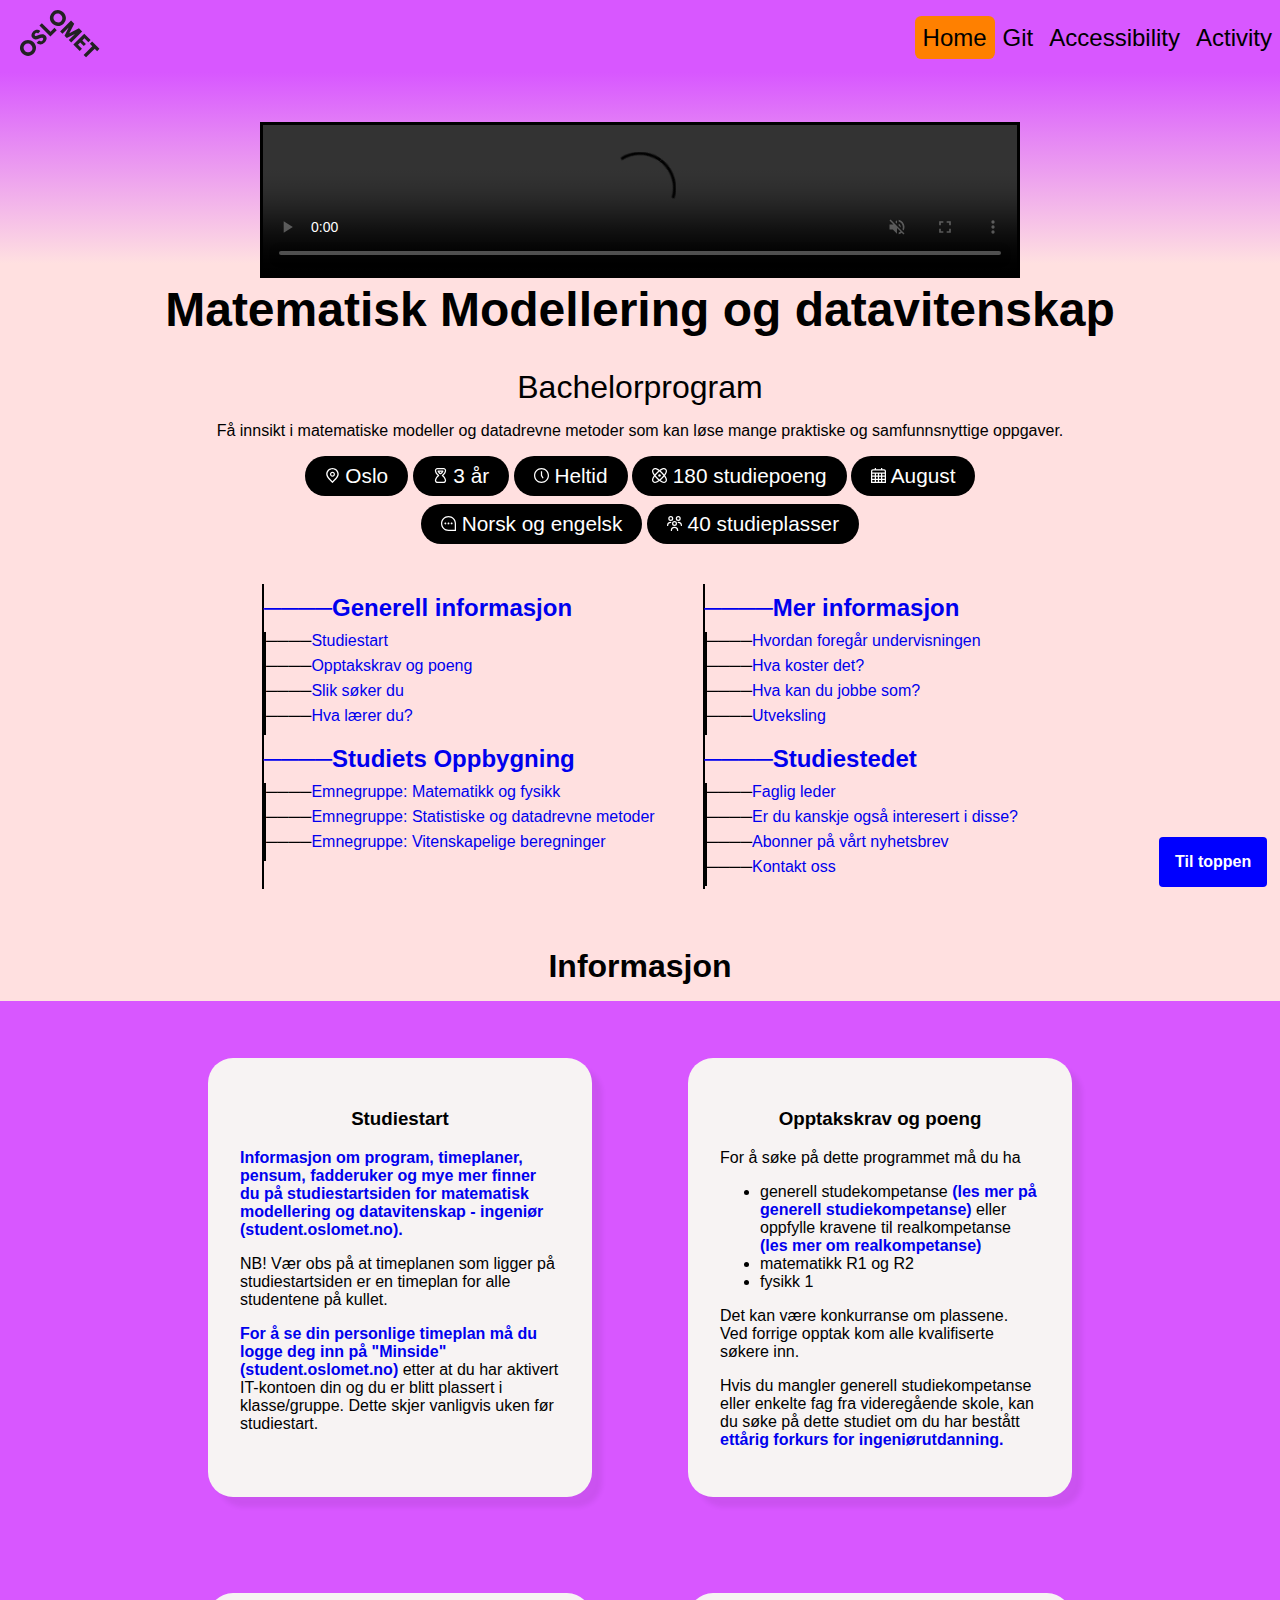
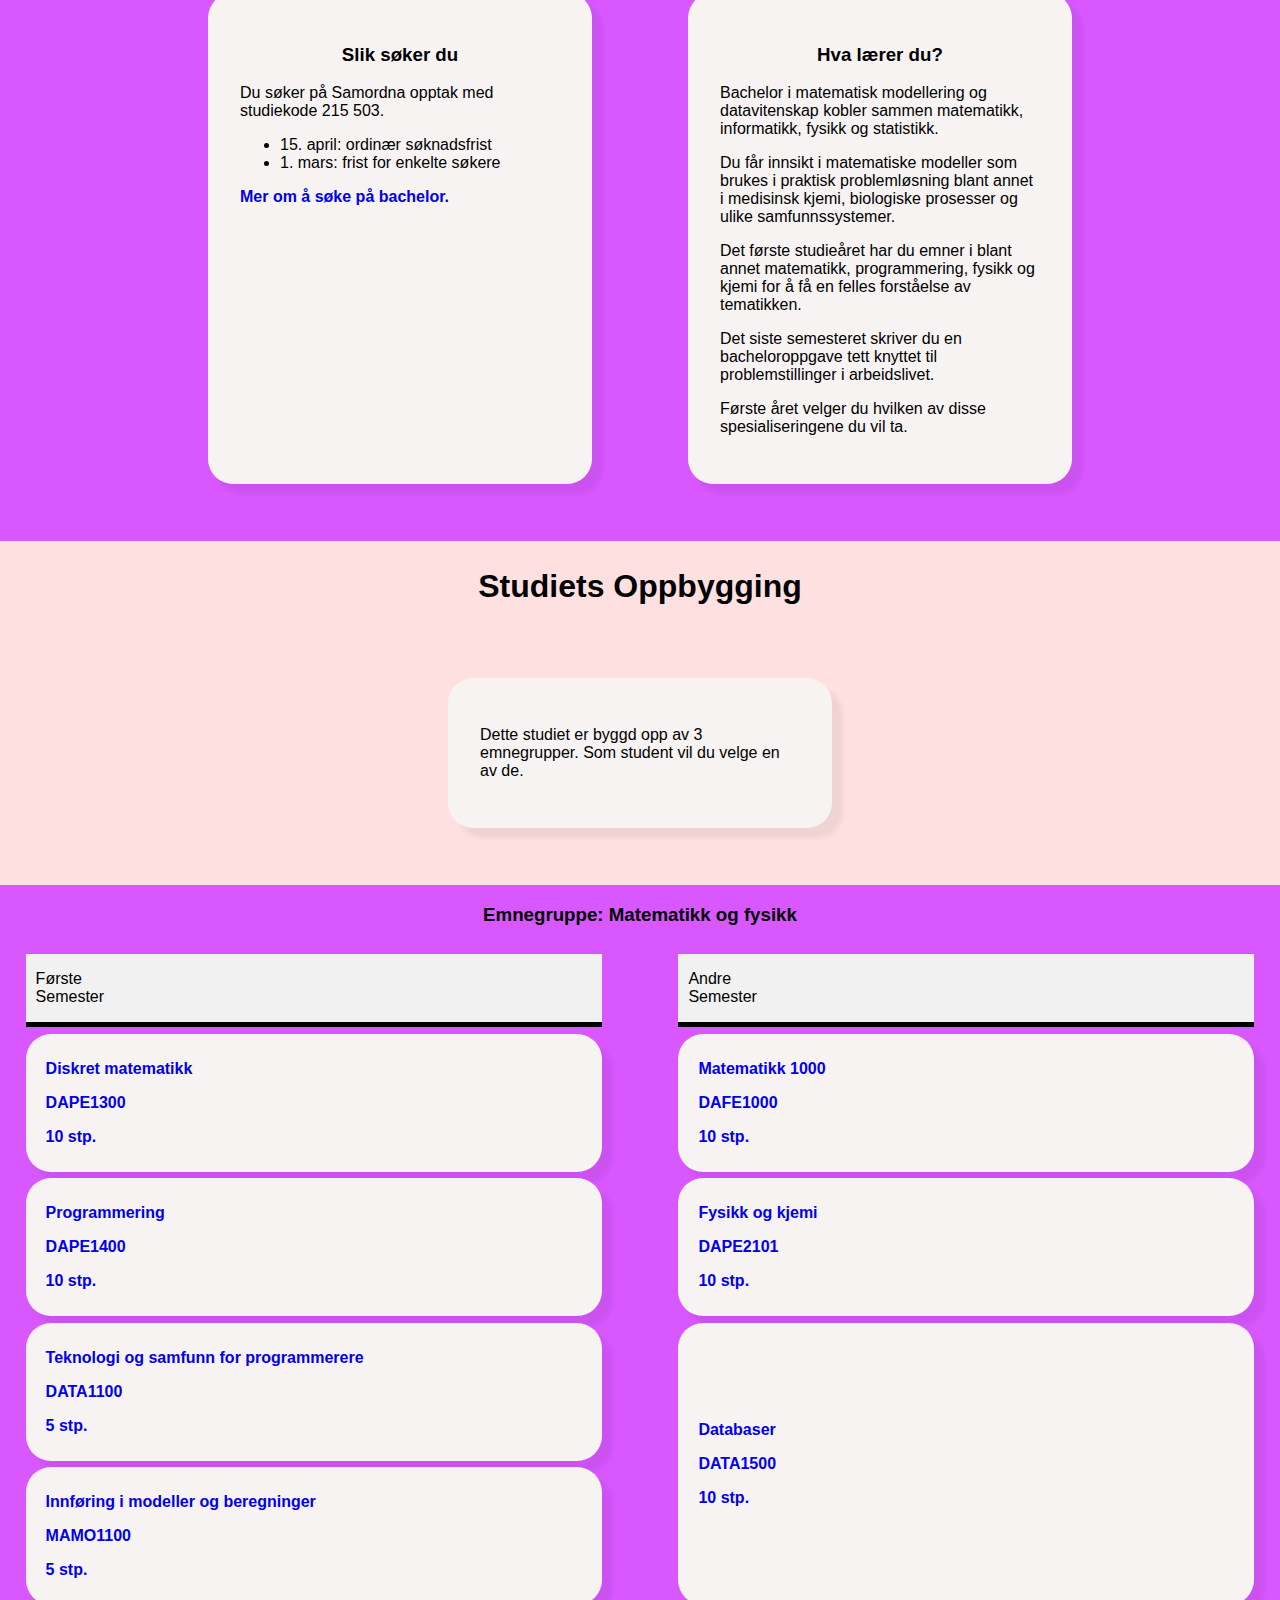
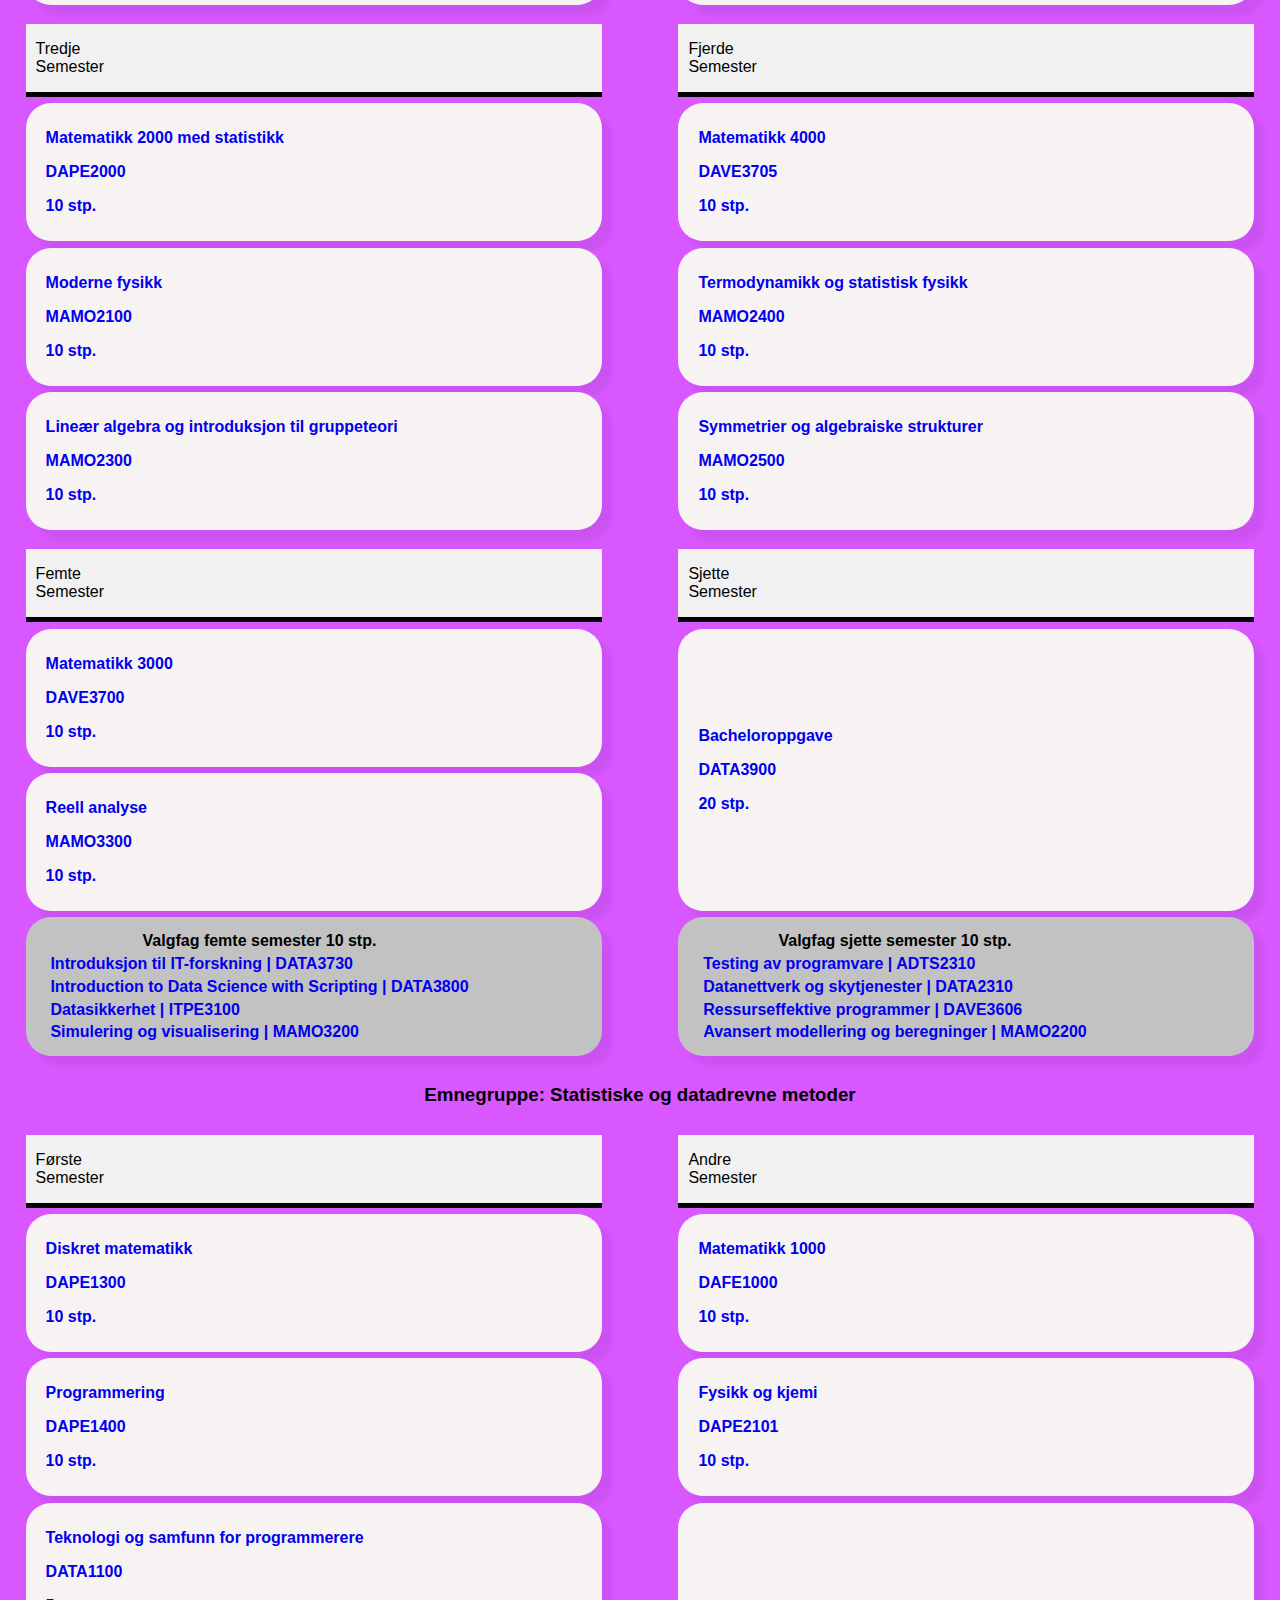
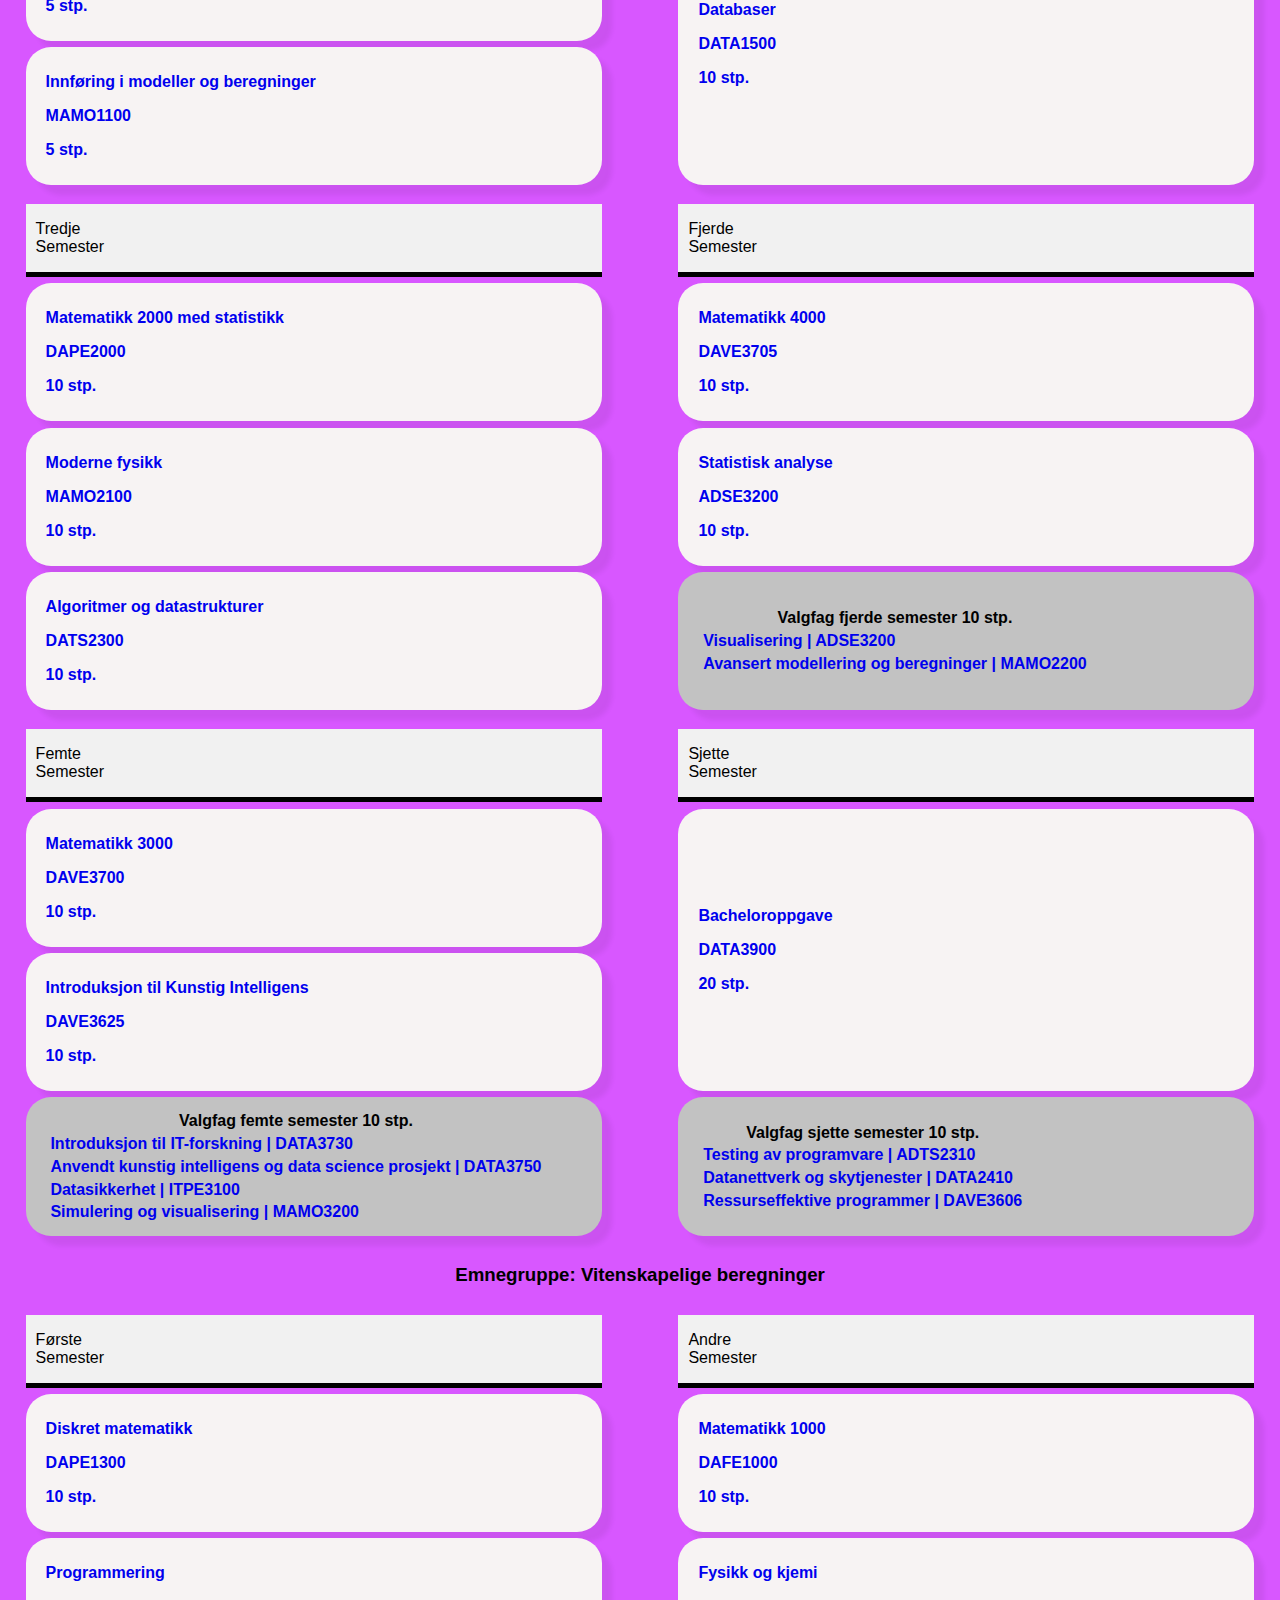
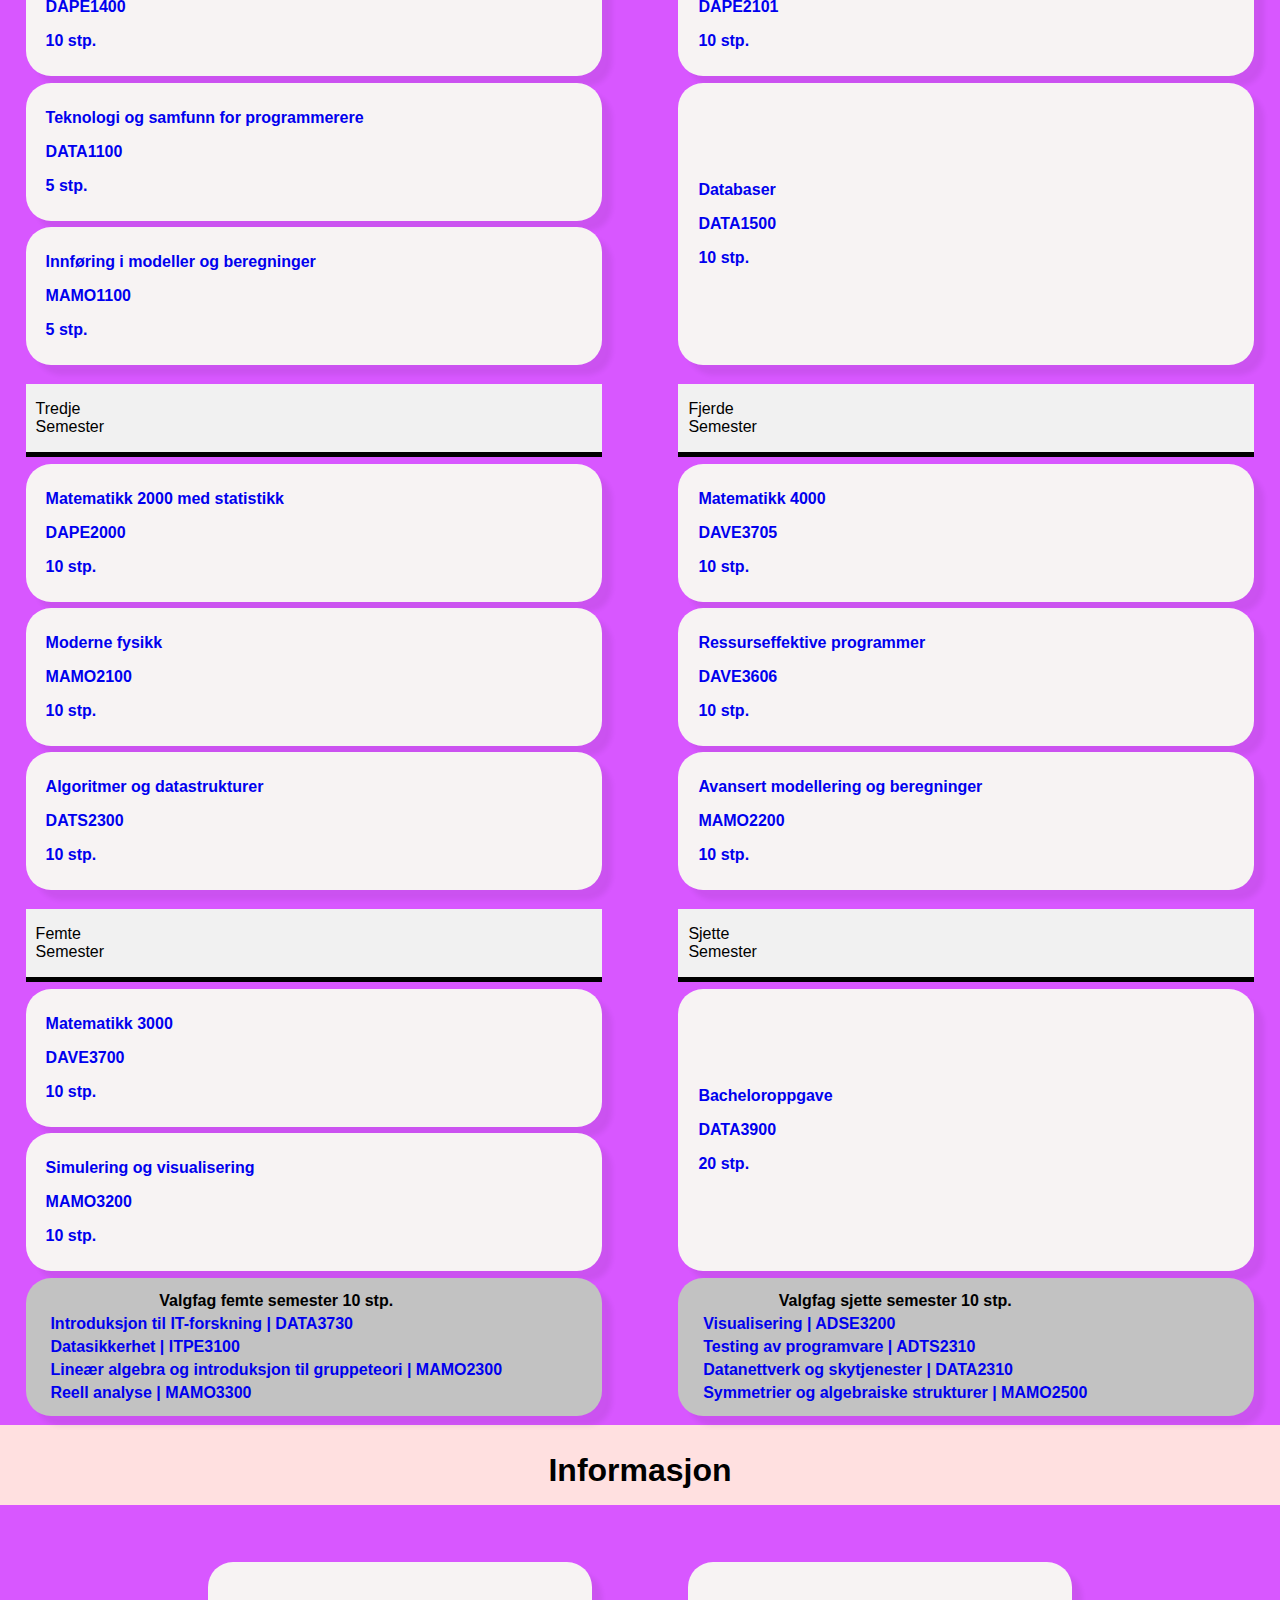
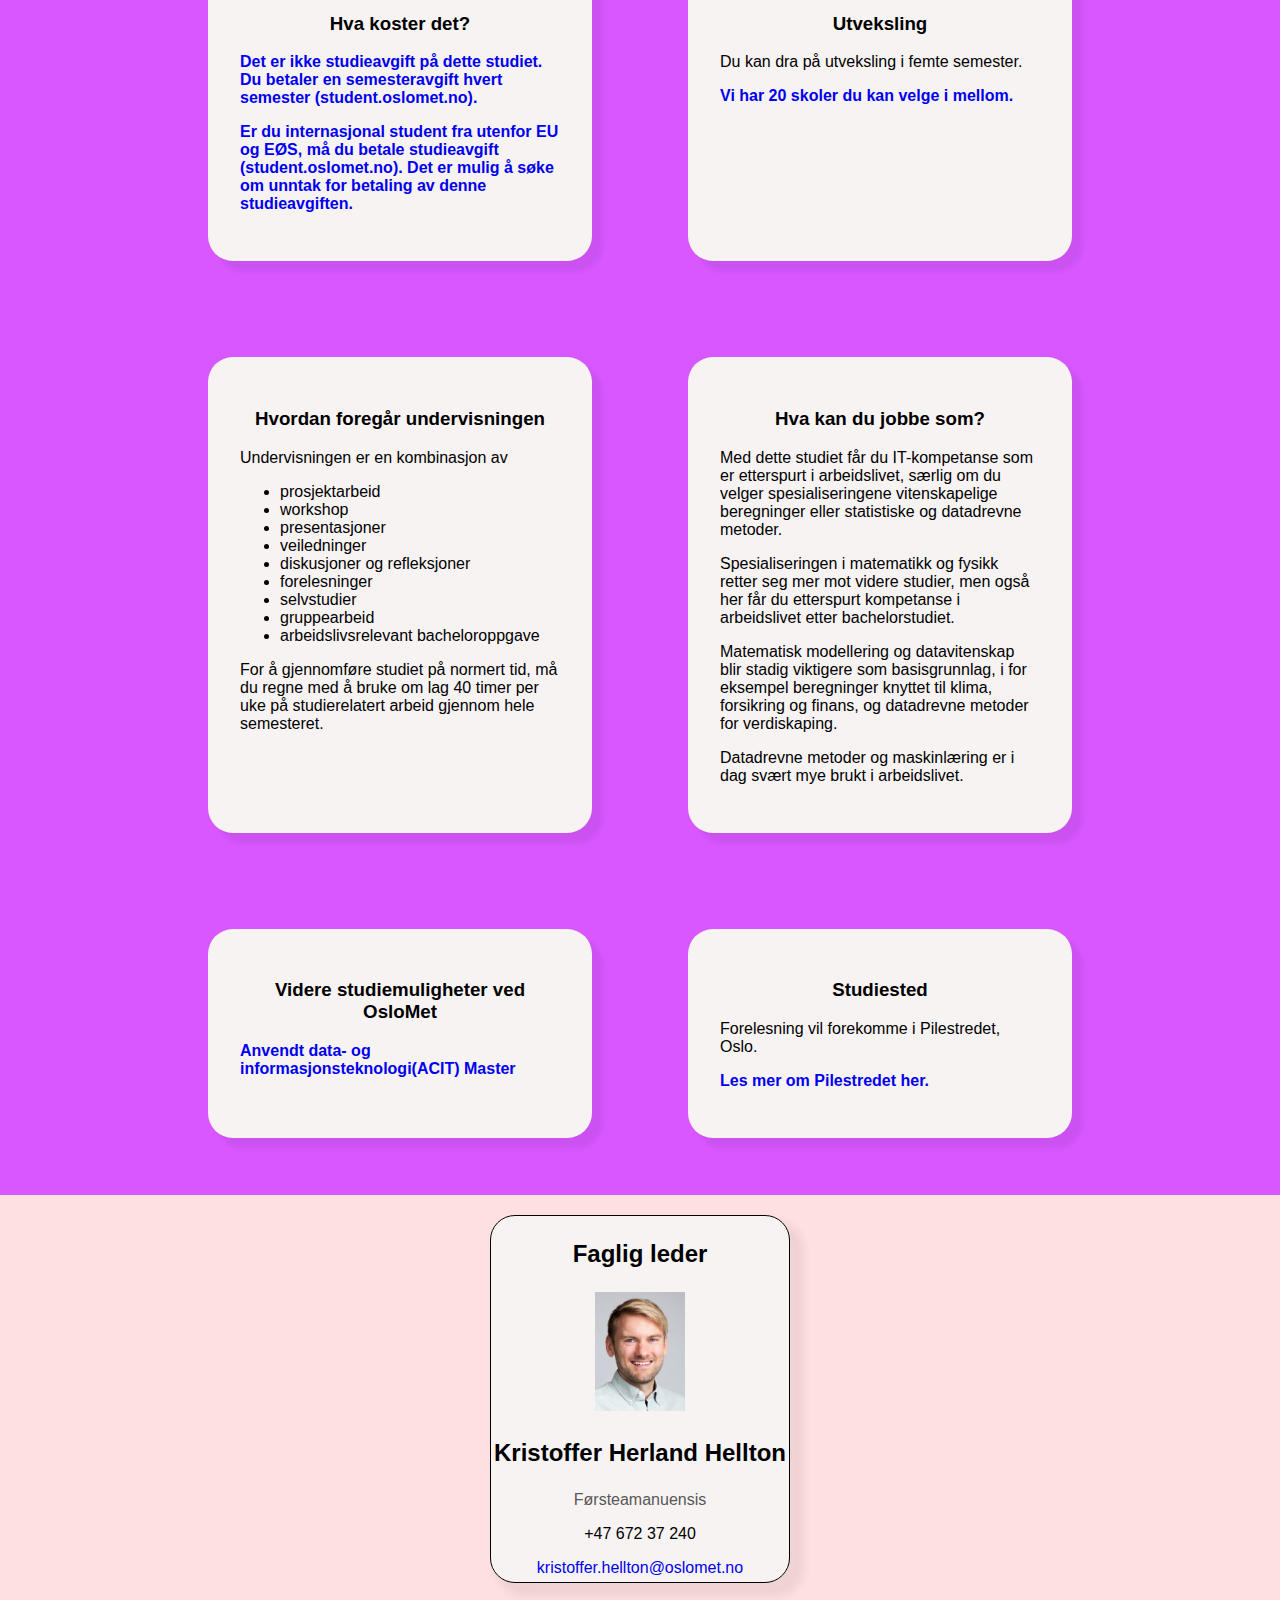
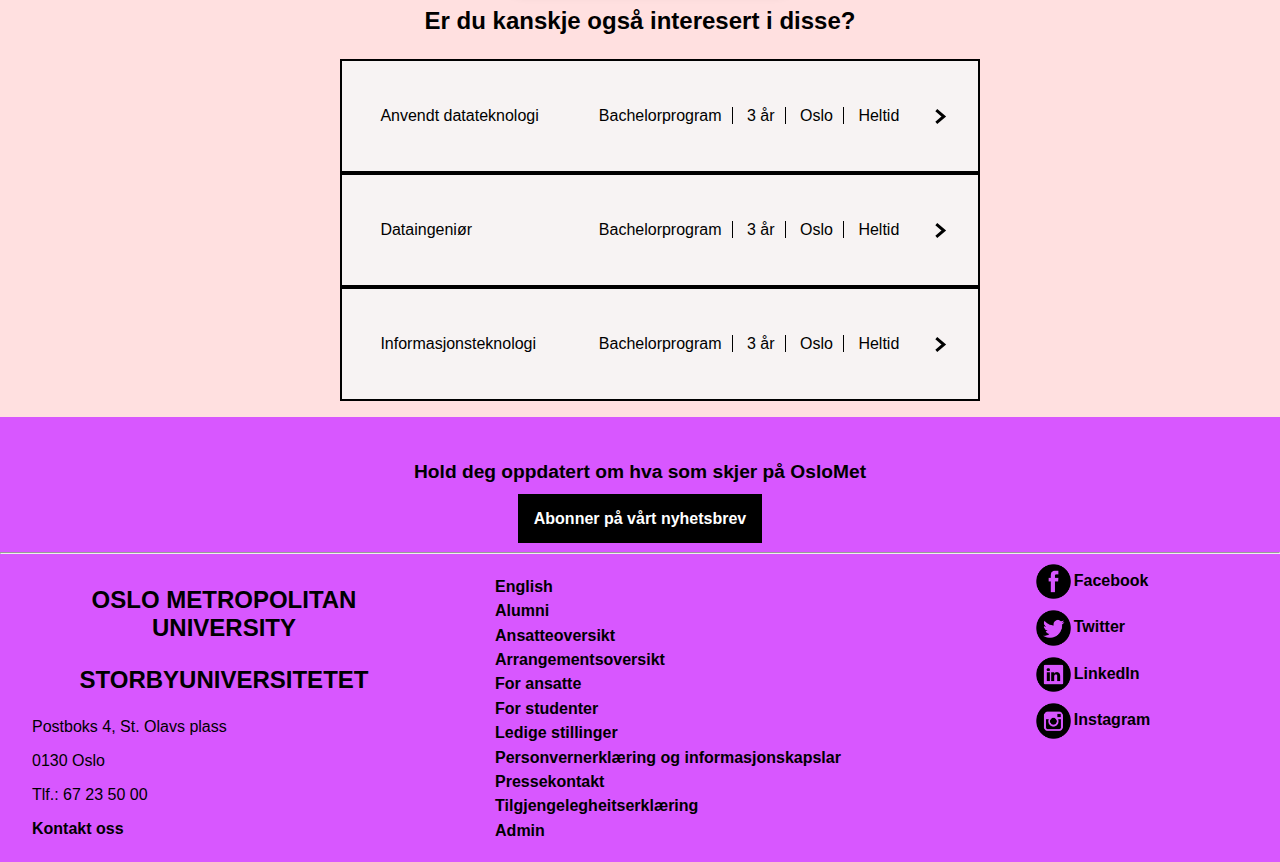
==== commit 897be221: "OOPS" ====
--- a/index.html
+++ b/index.html
@@ -43,7 +43,7 @@
 
     <main>
 
-        <div class="colorbox"></div>
+        <div class="color-box"></div>
         <article class="intro">
             <video width=80% controls muted>
                 <source src="media/video/matematisk-modellering-og-video.mp4" type="video/mp4">
--- a/style/main.css
+++ b/style/main.css
@@ -1,32 +1,27 @@
 /* CSS STRUCTURE
 
-    REMEMBER TO ADD SPECIFIC LINES TO FIND EACH SEGMENT
-
-    General Styles 1-1
-        Format 1-1
-        Text 1-1
-        Table 1-1
-    Site Wide 1-1
-        Utilities 1-1
-        Header 1-1
-        Body 1-1
-        Footer 1-1
-        Media 1-1
-    Page Specific 1-1
-        Index 1-1
-        Accessibility 1-1
-        Git 1-1
-        Activity 1-1
-    Media Queries 1-1
-        Thin Screen 1-1
-            Site Wide 1-1
-            Index 1-1
-
-        Ultrawide 1-1
+    Line numbers || Section name
+
+    28-169 || General Styles 
+        41-86 | Format 
+        88-137 | Text 
+        139-167 | Table 
+    171-425 || Site Wide 
+        187-270 | Utilities 
+        272-312 | Header 
+        314-329 | Body 
+        331-405 | Footer 
+        407-422 | Media  
+    427-927 || Page Specific 
+        442-729 | Index
+        731-750 | Accessibility
+        752-757 | Git 
+        759-924 | Activity  
+    929-1247 || Media Queries 
 */
 
-/* notater for sorterting 
-cards for sitewide */
+
+
 
 /* Ascii art made big enough to read in the editor minimap */
 
@@ -39,8 +34,10 @@
 | | \_  )| (      | | \   || (      | (\ (   | (   ) || |              ) |   | |      ) (   | |      | (            ) |
 | (___) || (____/\| )  \  || (____/\| ) \ \__| )   ( || (____/\  /\____) |   | |      | |   | (____/\| (____/\/\____) |
 (_______)(_______/|/    )_)(_______/|/   \__/|/     \|(_______/  \_______)   )_(      \_/   (_______/(_______/\_______) 
-Format 1-1
-Text   1-1    */
+Format 41-86
+Text 88-137
+Table 149-167 */
+
 /*  -Format */
 
 html {
@@ -180,11 +177,11 @@
       ) |   | |      | |   | (        | || || |   | |   | |   ) || (      
 /\____) |___) (___   | |   | (____/\  | () () |___) (___| (__/  )| (____/\
 \_______)\_______/   )_(   (_______/  (_______)\_______/(______/ (_______/
-Utilities 1-1
-Header 1-1
-Body 1-1
-Footer 1-1
-Media 1-1                                                                          
+Utilities 187-270
+Header 272-312
+Body 314-329
+Footer 331-405
+Media 407-422                                                                         
 */
 
 /* -Utilities */
@@ -272,7 +269,6 @@
     background-color: hsl(240, 100%, 50%);
 }
 
-
 /* -Header */
 /*color on header, but not on activity since activity should be see throu*/
 header:not(.activity-header) {
@@ -315,8 +311,24 @@
     height: 3rem;
 }
 
-
-/* -Footer START*/
+/* -Body */
+.section-primary-color {
+    width: 100%;
+    background-color: var(--primarycolor);
+}
+
+.section-secondary-color {
+    width: 100%;
+    background-color: var(--secondarycolor);
+}
+
+.color-box {
+    height: 15vmax;
+    width: 100%;
+    background-image: linear-gradient(var(--primarycolor), var(--secondarycolor));
+}
+
+/* -Footer */
 footer {
     /* Makes it so that the footer reaches all the way to the bottom of the screen */
     bottom: 0px;
@@ -391,9 +403,6 @@
     padding: 2%;
     vertical-align: middle;
 }
-
-/* -Footer END*/
-
 
 /* -Media */
 .first-media {
@@ -413,23 +422,6 @@
 }
 
 
-/* -Body */
-.section-primary-color {
-    width: 100%;
-    background-color: var(--primarycolor);
-}
-
-.section-secondary-color {
-    width: 100%;
-    background-color: var(--secondarycolor);
-}
-
-.color-box {
-    height: 15vmax;
-    width: 100%;
-    background-image: linear-gradient(var(--primarycolor), var(--secondarycolor));
-}
-
 /* ────────────────────────────────────────────────────────────── */
 
 /* || Page Specific
@@ -441,10 +433,10 @@
 | (      | (   ) || | \_  )| (              ) || (      | (      | |         | |   | (         | |   | |      
 | )      | )   ( || (___) || (____/\  /\____) || )      | (____/\| (____/\___) (___| )      ___) (___| (____/\
 |/       |/     \|(_______)(_______/  \_______)|/       (_______/(_______/\_______/|/       \_______/(_______/
-Index 1-1
-Accessibility 1-1
-Git 1-1
-Activity 1-1                                                                                                               
+Index 442-729
+Accessibility 731-750
+Git 752-757
+Activity 759-924                                                                                                               
 */
 
 /* -Index */
@@ -934,7 +926,7 @@
 
 /* ────────────────────────────────────────────────────────────── */
 
-/* || MEDIA QUERIES 
+/* || Media Queries 
  _______  _______  ______  _________ _______    _______           _______  _______ _________ _______  _______ 
 (       )(  ____ \(  __  \ \__   __/(  ___  )  (  ___  )|\     /|(  ____ \(  ____ )\__   __/(  ____ \(  ____ \
 | () () || (    \/| (  \  )   ) (   | (   ) |  | (   ) || )   ( || (    \/| (    )|   ) (   | (    \/| (    \/
@@ -942,10 +934,7 @@
 | |(_)| ||  __)   | |   | |   | |   |  ___  |  | |   | || |   | ||  __)   |     __)   | |   |  __)   (_____  )
 | |   | || (      | |   ) |   | |   | (   ) |  | | /\| || |   | || (      | (\ (      | |   | (            ) |
 | )   ( || (____/\| (__/  )___) (___| )   ( |  | (_\ \ || (___) || (____/\| ) \ \_____) (___| (____/\/\____) |
-|/     \|(_______/(______/ \_______/|/     \|  (____\/_)(_______)(_______/|/   \__/\_______/(_______/\_______)
-
-Thin Screen 1-1
-Ultrawide 1-1                                                                                              
+|/     \|(_______/(______/ \_______/|/     \|  (____\/_)(_______)(_______/|/   \__/\_______/(_______/\_______)                                                                                           
 */
 
 
@@ -1021,7 +1010,7 @@
     }
 
     /*make the 2 pagenav be under eachother when too small screen*/
-    .pagenavigationsection{
+    .page-navigation-section{
         flex-direction: column;
         gap: 0;
         margin-left: 13vw;
